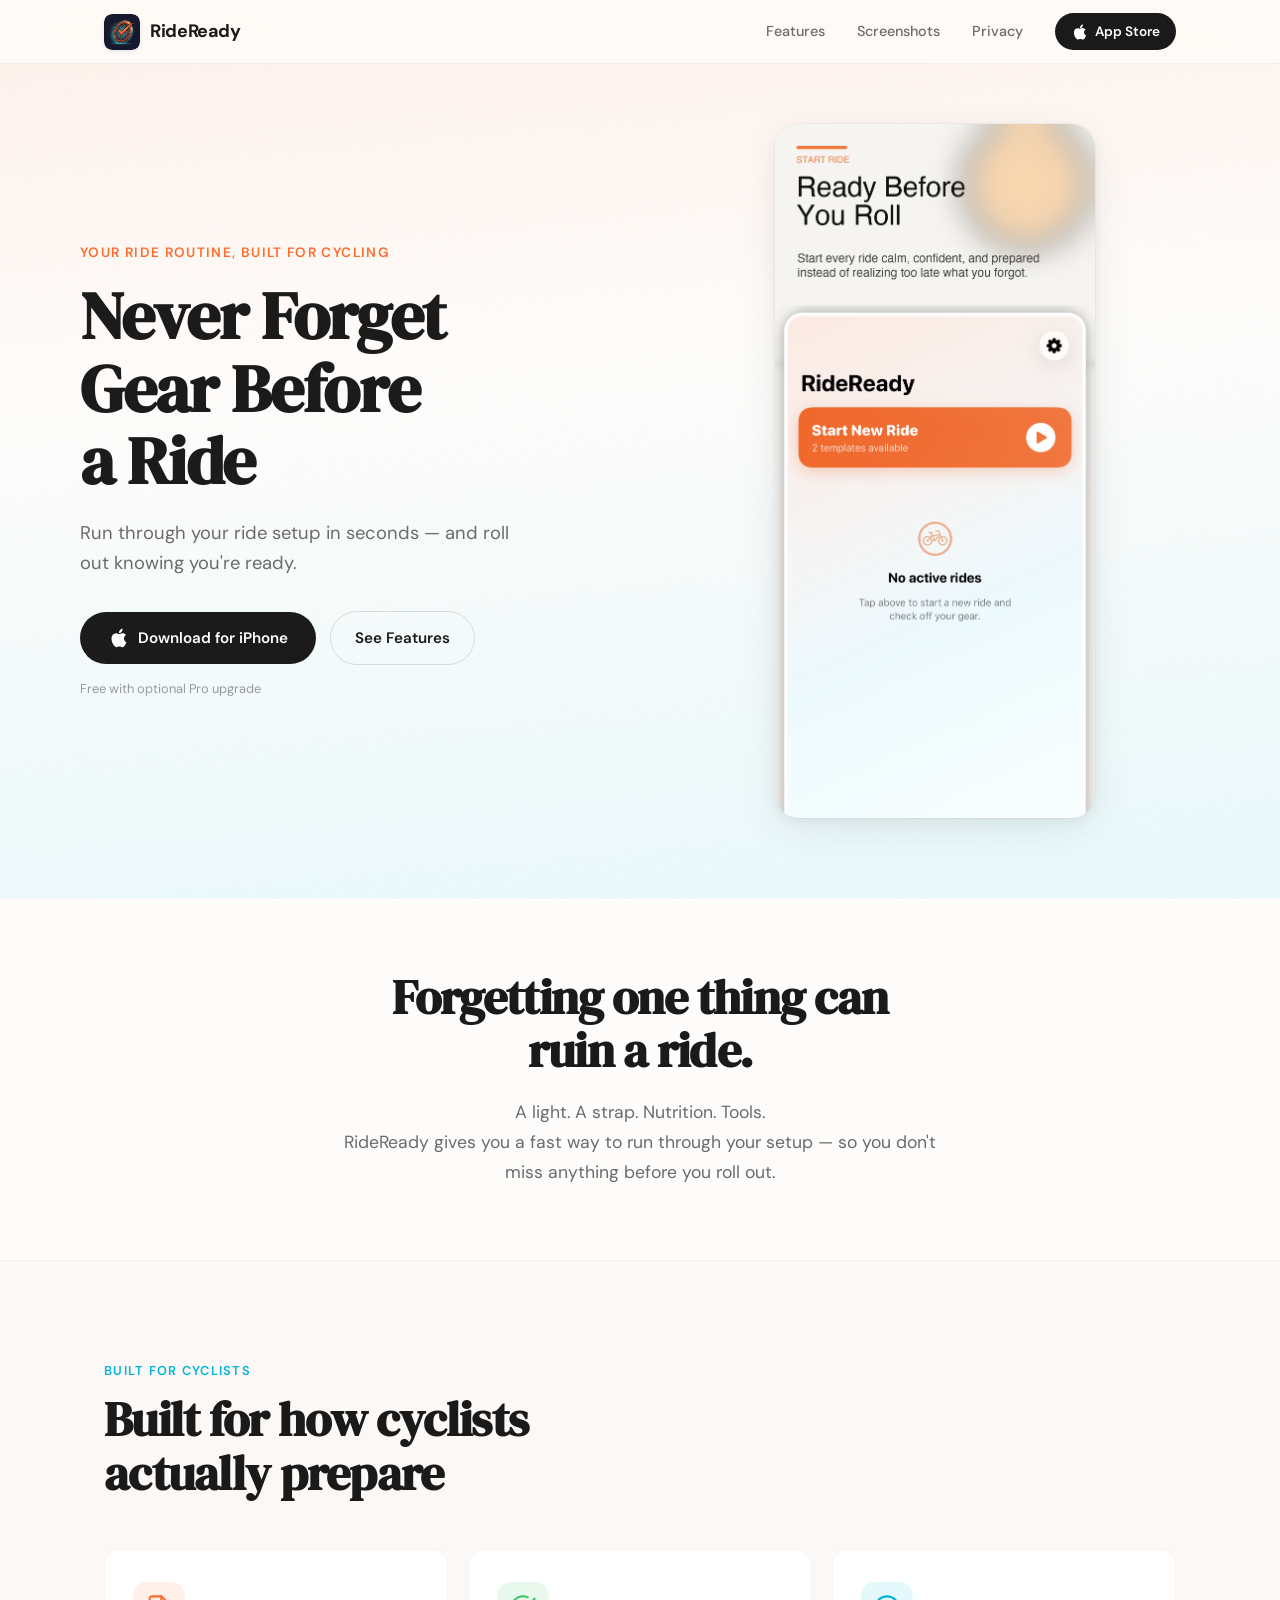
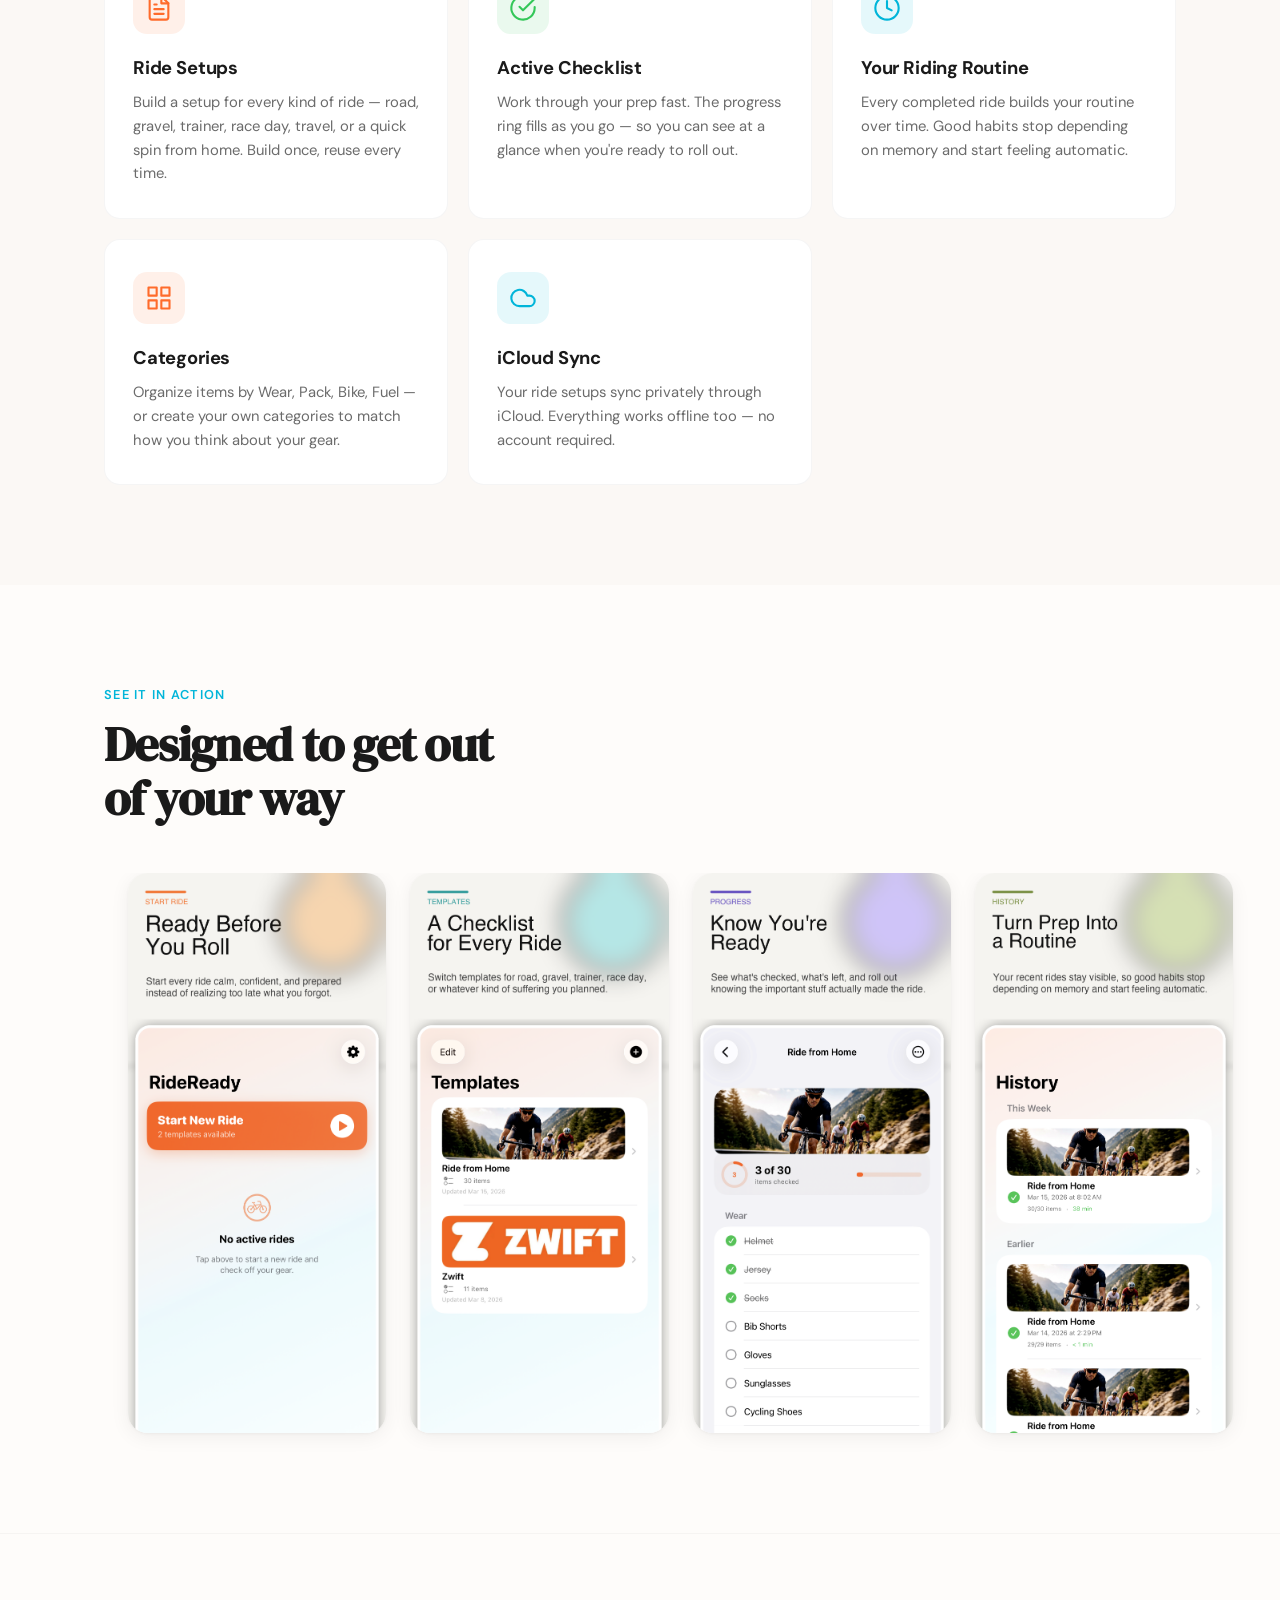
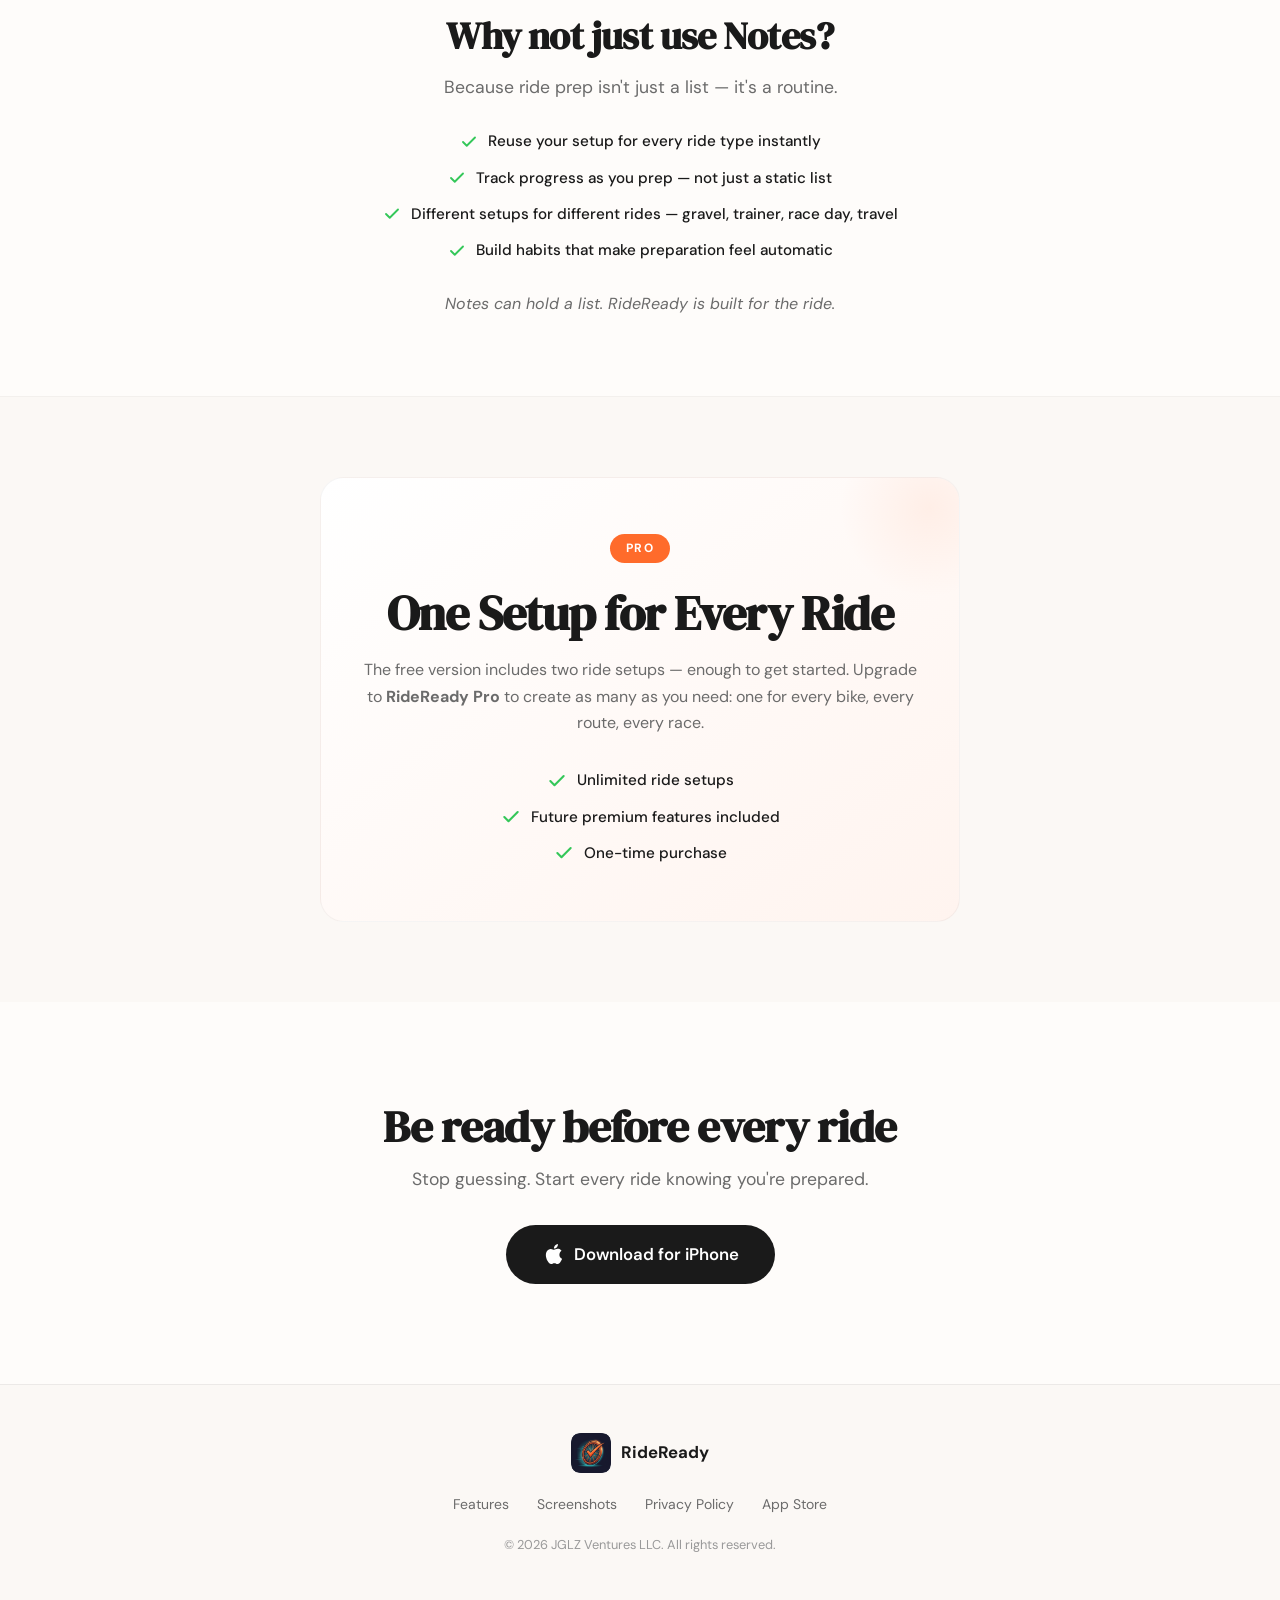
==== index.html @ 5ccbb367 "Update RideReady site with live App Store links" ====
<!DOCTYPE html>
<html lang="en">
<head>
    <meta charset="UTF-8">
    <meta name="viewport" content="width=device-width, initial-scale=1.0">
    <title>RideReady — Never Forget Gear Before a Ride</title>
    <meta name="description" content="RideReady is an iOS app that helps cyclists run through their ride setup in seconds. Build reusable setups for every ride type and never forget gear before a ride.">
    <meta name="robots" content="index, follow">
    <meta property="og:title" content="RideReady — Never Forget Gear Before a Ride">
    <meta property="og:description" content="Run through your ride setup in seconds. RideReady helps cyclists build reusable setups for every ride type — road, gravel, trainer, race day, and more.">
    <meta property="og:image" content="https://ridereadycycling.com/images/app-icon.png">
    <meta property="og:type" content="website">
    <meta property="og:url" content="https://ridereadycycling.com/">
    <meta property="og:site_name" content="RideReady">
    <meta name="twitter:card" content="summary_large_image">
    <link rel="canonical" href="https://ridereadycycling.com/">
    <link rel="icon" type="image/png" href="images/favicon-180.png">
    <link rel="apple-touch-icon" href="images/favicon-180.png">
    <link rel="preconnect" href="https://fonts.googleapis.com">
    <link rel="preconnect" href="https://fonts.gstatic.com" crossorigin>
    <link href="https://fonts.googleapis.com/css2?family=DM+Sans:ital,opsz,wght@0,9..40,300;0,9..40,400;0,9..40,500;0,9..40,600;0,9..40,700;1,9..40,400&family=DM+Serif+Display&display=swap" rel="stylesheet">
    <link rel="stylesheet" href="styles.css">
    <script type="application/ld+json">
    {
      "@context": "https://schema.org",
      "@type": "WebSite",
      "name": "RideReady Cycling",
      "url": "https://ridereadycycling.com"
    }
    </script>
    <script type="application/ld+json">
    {
      "@context": "https://schema.org",
      "@type": "MobileApplication",
      "name": "RideReady",
      "description": "RideReady is an iOS app that helps cyclists run through their ride setup in seconds. Build reusable setups for every ride type and never forget gear before a ride.",
      "url": "https://ridereadycycling.com/",
      "applicationCategory": "SportsApplication",
      "operatingSystem": "iOS",
      "offers": {
        "@type": "Offer",
        "price": "0",
        "priceCurrency": "USD"
      },
      "installUrl": "https://apps.apple.com/us/app/rideready-cycling-ride-prep/id6760448667",
      "image": "https://ridereadycycling.com/images/app-icon.png",
      "publisher": {
        "@type": "Organization",
        "name": "JGLZ Ventures LLC"
      },
      "featureList": [
        "Reusable ride setups for road, gravel, trainer, race day, and travel",
        "Active checklist with progress ring",
        "Ride history and routine building",
        "Gear categories: Wear, Pack, Bike, Fuel",
        "iCloud sync",
        "Works offline, no account required"
      ]
    }
    </script>
</head>
<body>

    <!-- Navigation -->
    <nav class="nav" id="nav">
        <div class="nav-inner">
            <a href="/" class="nav-logo">
                <img src="images/app-icon.png" alt="RideReady icon" width="36" height="36">
                <span>RideReady</span>
            </a>
            <div class="nav-links">
                <a href="#features">Features</a>
                <a href="#screenshots">Screenshots</a>
                <a href="privacy.html">Privacy</a>
                <a href="https://apps.apple.com/us/app/rideready-cycling-ride-prep/id6760448667" class="btn-appstore-nav" aria-label="Download on the App Store">
                    <svg width="18" height="18" viewBox="0 0 24 24" fill="currentColor"><path d="M18.71 19.5c-.83 1.24-1.71 2.45-3.05 2.47-1.34.03-1.77-.79-3.29-.79-1.53 0-2 .77-3.27.82-1.31.05-2.3-1.32-3.14-2.53C4.25 17 2.94 12.45 4.7 9.39c.87-1.52 2.43-2.48 4.12-2.51 1.28-.02 2.5.87 3.29.87.78 0 2.26-1.07 3.8-.91.65.03 2.47.26 3.64 1.98-.09.06-2.17 1.28-2.15 3.81.03 3.02 2.65 4.03 2.68 4.04-.03.07-.42 1.44-1.38 2.83M13 3.5c.73-.83 1.94-1.46 2.94-1.5.13 1.17-.34 2.35-1.04 3.19-.69.85-1.83 1.51-2.95 1.42-.15-1.15.41-2.35 1.05-3.11z"/></svg>
                    App Store
                </a>
            </div>
            <button class="nav-toggle" aria-label="Toggle menu" onclick="document.querySelector('.nav-links').classList.toggle('open')">
                <span></span><span></span><span></span>
            </button>
        </div>
    </nav>

    <!-- Hero -->
    <section class="hero">
        <div class="hero-bg-grain"></div>
        <div class="hero-content">
            <div class="hero-text">
                <p class="hero-tag">Your ride routine, built for cycling</p>
                <h1>Never Forget<br>Gear Before<br>a Ride</h1>
                <p class="hero-sub">Run through your ride setup in seconds — and roll out knowing you're ready.</p>
                <div class="hero-actions">
                    <a href="https://apps.apple.com/us/app/rideready-cycling-ride-prep/id6760448667" class="btn-download">
                        <svg width="22" height="22" viewBox="0 0 24 24" fill="currentColor"><path d="M18.71 19.5c-.83 1.24-1.71 2.45-3.05 2.47-1.34.03-1.77-.79-3.29-.79-1.53 0-2 .77-3.27.82-1.31.05-2.3-1.32-3.14-2.53C4.25 17 2.94 12.45 4.7 9.39c.87-1.52 2.43-2.48 4.12-2.51 1.28-.02 2.5.87 3.29.87.78 0 2.26-1.07 3.8-.91.65.03 2.47.26 3.64 1.98-.09.06-2.17 1.28-2.15 3.81.03 3.02 2.65 4.03 2.68 4.04-.03.07-.42 1.44-1.38 2.83M13 3.5c.73-.83 1.94-1.46 2.94-1.5.13 1.17-.34 2.35-1.04 3.19-.69.85-1.83 1.51-2.95 1.42-.15-1.15.41-2.35 1.05-3.11z"/></svg>
                        Download for iPhone
                    </a>
                    <a href="#features" class="btn-ghost">See Features</a>
                </div>
                <p class="hero-note">Free with optional Pro upgrade</p>
            </div>
            <div class="hero-phone">
                <img src="images/screenshot-ride.png" alt="RideReady — Start a new ride" loading="eager">
            </div>
        </div>
    </section>

    <!-- Pain -->
    <section class="pain">
        <div class="section-inner pain-inner reveal">
            <h2>Forgetting one thing can ruin a ride.</h2>
            <p class="pain-detail">A light. A strap. Nutrition. Tools.<br>RideReady gives you a fast way to run through your setup — so you don't miss anything before you roll out.</p>
        </div>
    </section>

    <!-- Features -->
    <section class="features" id="features">
        <div class="section-inner">
            <p class="section-tag">Built for cyclists</p>
            <h2>Built for how cyclists<br>actually prepare</h2>
            <div class="features-grid">

                <div class="feature-card reveal">
                    <div class="feature-icon" style="--accent: #FF6B2B;">
                        <svg width="28" height="28" viewBox="0 0 24 24" fill="none" stroke="currentColor" stroke-width="1.8" stroke-linecap="round" stroke-linejoin="round"><path d="M14 2H6a2 2 0 0 0-2 2v16a2 2 0 0 0 2 2h12a2 2 0 0 0 2-2V8z"/><polyline points="14 2 14 8 20 8"/><line x1="16" y1="13" x2="8" y2="13"/><line x1="16" y1="17" x2="8" y2="17"/><polyline points="10 9 9 9 8 9"/></svg>
                    </div>
                    <h3>Ride Setups</h3>
                    <p>Build a setup for every kind of ride — road, gravel, trainer, race day, travel, or a quick spin from home. Build once, reuse every time.</p>
                </div>

                <div class="feature-card reveal">
                    <div class="feature-icon" style="--accent: #34C759;">
                        <svg width="28" height="28" viewBox="0 0 24 24" fill="none" stroke="currentColor" stroke-width="1.8" stroke-linecap="round" stroke-linejoin="round"><path d="M22 11.08V12a10 10 0 1 1-5.93-9.14"/><polyline points="22 4 12 14.01 9 11.01"/></svg>
                    </div>
                    <h3>Active Checklist</h3>
                    <p>Work through your prep fast. The progress ring fills as you go — so you can see at a glance when you're ready to roll out.</p>
                </div>

                <div class="feature-card reveal">
                    <div class="feature-icon" style="--accent: #00B5D9;">
                        <svg width="28" height="28" viewBox="0 0 24 24" fill="none" stroke="currentColor" stroke-width="1.8" stroke-linecap="round" stroke-linejoin="round"><circle cx="12" cy="12" r="10"/><polyline points="12 6 12 12 16 14"/></svg>
                    </div>
                    <h3>Your Riding Routine</h3>
                    <p>Every completed ride builds your routine over time. Good habits stop depending on memory and start feeling automatic.</p>
                </div>

                <div class="feature-card reveal">
                    <div class="feature-icon" style="--accent: #FF6B2B;">
                        <svg width="28" height="28" viewBox="0 0 24 24" fill="none" stroke="currentColor" stroke-width="1.8" stroke-linecap="round" stroke-linejoin="round"><rect x="3" y="3" width="7" height="7"/><rect x="14" y="3" width="7" height="7"/><rect x="14" y="14" width="7" height="7"/><rect x="3" y="14" width="7" height="7"/></svg>
                    </div>
                    <h3>Categories</h3>
                    <p>Organize items by Wear, Pack, Bike, Fuel — or create your own categories to match how you think about your gear.</p>
                </div>

                <div class="feature-card reveal">
                    <div class="feature-icon" style="--accent: #00B5D9;">
                        <svg width="28" height="28" viewBox="0 0 24 24" fill="none" stroke="currentColor" stroke-width="1.8" stroke-linecap="round" stroke-linejoin="round"><path d="M17.5 19H9a7 7 0 1 1 6.71-9h1.79a4.5 4.5 0 1 1 0 9Z"/></svg>
                    </div>
                    <h3>iCloud Sync</h3>
                    <p>Your ride setups sync privately through iCloud. Everything works offline too — no account required.</p>
                </div>

            </div>
        </div>
    </section>

    <!-- Screenshots -->
    <section class="screenshots" id="screenshots">
        <div class="section-inner">
            <p class="section-tag">See it in action</p>
            <h2>Designed to get out<br>of your way</h2>
        </div>
        <div class="screenshots-track">
            <div class="screenshot-item reveal">
                <img src="images/screenshot-ride.png" alt="Start a new ride" loading="lazy">
            </div>
            <div class="screenshot-item reveal">
                <img src="images/screenshot-templates.png" alt="Manage ride templates" loading="lazy">
            </div>
            <div class="screenshot-item reveal">
                <img src="images/screenshot-checklist.png" alt="Check off items during prep" loading="lazy">
            </div>
            <div class="screenshot-item reveal">
                <img src="images/screenshot-history.png" alt="View ride history" loading="lazy">
            </div>
            <div class="screenshot-item reveal">
                <img src="images/screenshot-settings.png" alt="Customize settings and unlock Pro" loading="lazy">
            </div>
        </div>
    </section>

    <!-- Why not just use Notes? -->
    <section class="notes" id="why-rideready">
        <div class="notes-inner reveal">
            <h2>Why not just use Notes?</h2>
            <p class="notes-intro">Because ride prep isn't just a list — it's a routine.</p>
            <ul class="notes-list">
                <li>
                    <svg width="18" height="18" viewBox="0 0 24 24" fill="none" stroke="#34C759" stroke-width="2.5" stroke-linecap="round" stroke-linejoin="round"><polyline points="20 6 9 17 4 12"/></svg>
                    Reuse your setup for every ride type instantly
                </li>
                <li>
                    <svg width="18" height="18" viewBox="0 0 24 24" fill="none" stroke="#34C759" stroke-width="2.5" stroke-linecap="round" stroke-linejoin="round"><polyline points="20 6 9 17 4 12"/></svg>
                    Track progress as you prep — not just a static list
                </li>
                <li>
                    <svg width="18" height="18" viewBox="0 0 24 24" fill="none" stroke="#34C759" stroke-width="2.5" stroke-linecap="round" stroke-linejoin="round"><polyline points="20 6 9 17 4 12"/></svg>
                    Different setups for different rides — gravel, trainer, race day, travel
                </li>
                <li>
                    <svg width="18" height="18" viewBox="0 0 24 24" fill="none" stroke="#34C759" stroke-width="2.5" stroke-linecap="round" stroke-linejoin="round"><polyline points="20 6 9 17 4 12"/></svg>
                    Build habits that make preparation feel automatic
                </li>
            </ul>
            <p class="notes-kicker">Notes can hold a list. RideReady is built for the ride.</p>
        </div>
    </section>

    <!-- Pro -->
    <section class="pro" id="pro">
        <div class="pro-inner reveal">
            <div class="pro-badge">Pro</div>
            <h2>One Setup for Every Ride</h2>
            <p>The free version includes two ride setups — enough to get started. Upgrade to <strong>RideReady Pro</strong> to create as many as you need: one for every bike, every route, every race.</p>
            <div class="pro-features">
                <div class="pro-feature">
                    <svg width="20" height="20" viewBox="0 0 24 24" fill="none" stroke="#34C759" stroke-width="2.5" stroke-linecap="round" stroke-linejoin="round"><polyline points="20 6 9 17 4 12"/></svg>
                    Unlimited ride setups
                </div>
                <div class="pro-feature">
                    <svg width="20" height="20" viewBox="0 0 24 24" fill="none" stroke="#34C759" stroke-width="2.5" stroke-linecap="round" stroke-linejoin="round"><polyline points="20 6 9 17 4 12"/></svg>
                    Future premium features included
                </div>
                <div class="pro-feature">
                    <svg width="20" height="20" viewBox="0 0 24 24" fill="none" stroke="#34C759" stroke-width="2.5" stroke-linecap="round" stroke-linejoin="round"><polyline points="20 6 9 17 4 12"/></svg>
                    One-time purchase
                </div>
            </div>
        </div>
    </section>

    <!-- CTA -->
    <section class="cta">
        <div class="cta-inner reveal">
            <h2>Be ready before every ride</h2>
            <p>Stop guessing. Start every ride knowing you're prepared.</p>
            <a href="https://apps.apple.com/us/app/rideready-cycling-ride-prep/id6760448667" class="btn-download btn-download-lg">
                <svg width="24" height="24" viewBox="0 0 24 24" fill="currentColor"><path d="M18.71 19.5c-.83 1.24-1.71 2.45-3.05 2.47-1.34.03-1.77-.79-3.29-.79-1.53 0-2 .77-3.27.82-1.31.05-2.3-1.32-3.14-2.53C4.25 17 2.94 12.45 4.7 9.39c.87-1.52 2.43-2.48 4.12-2.51 1.28-.02 2.5.87 3.29.87.78 0 2.26-1.07 3.8-.91.65.03 2.47.26 3.64 1.98-.09.06-2.17 1.28-2.15 3.81.03 3.02 2.65 4.03 2.68 4.04-.03.07-.42 1.44-1.38 2.83M13 3.5c.73-.83 1.94-1.46 2.94-1.5.13 1.17-.34 2.35-1.04 3.19-.69.85-1.83 1.51-2.95 1.42-.15-1.15.41-2.35 1.05-3.11z"/></svg>
                Download for iPhone
            </a>
        </div>
    </section>

    <!-- Footer -->
    <footer class="footer">
        <div class="footer-inner">
            <div class="footer-brand">
                <img src="images/app-icon.png" alt="RideReady" width="40" height="40">
                <span>RideReady</span>
            </div>
            <div class="footer-links">
                <a href="#features">Features</a>
                <a href="#screenshots">Screenshots</a>
                <a href="privacy.html">Privacy Policy</a>
                <a href="https://apps.apple.com/us/app/rideready-cycling-ride-prep/id6760448667">App Store</a>
            </div>
            <p class="footer-copy">&copy; 2026 JGLZ Ventures LLC. All rights reserved.</p>
        </div>
    </footer>

    <script src="main.js"></script>
</body>
</html>
---- styles.css ----
/* ============================================
   RideReady Website — Styles
   Colors: Orange #FF6B2B, Teal #00B5D9
   Aesthetic: Clean, warm, iOS-inspired
   ============================================ */

:root {
    --orange: #FF6B2B;
    --orange-light: #FFF4EF;
    --orange-subtle: #FEF0E9;
    --teal: #00B5D9;
    --teal-light: #E8F9FC;
    --green: #34C759;
    --text: #1a1a1a;
    --text-secondary: #6b6b6b;
    --text-tertiary: #999;
    --bg: #FEFCFA;
    --bg-warm: #FBF8F5;
    --card: #ffffff;
    --card-border: rgba(0, 0, 0, 0.04);
    --shadow-sm: 0 1px 3px rgba(0, 0, 0, 0.04), 0 1px 2px rgba(0, 0, 0, 0.03);
    --shadow-md: 0 4px 20px rgba(0, 0, 0, 0.06), 0 1px 3px rgba(0, 0, 0, 0.04);
    --shadow-lg: 0 12px 40px rgba(0, 0, 0, 0.08), 0 4px 12px rgba(0, 0, 0, 0.04);
    --radius: 16px;
    --radius-sm: 10px;
    --font: 'DM Sans', -apple-system, BlinkMacSystemFont, 'SF Pro Display', 'Segoe UI', sans-serif;
    --font-display: 'DM Serif Display', Georgia, 'Times New Roman', serif;
    --max-w: 1120px;
    --nav-h: 64px;
}

*, *::before, *::after {
    margin: 0;
    padding: 0;
    box-sizing: border-box;
}

html {
    scroll-behavior: smooth;
    -webkit-text-size-adjust: 100%;
    scroll-padding-top: calc(var(--nav-h) + 20px);
}

body {
    font-family: var(--font);
    color: var(--text);
    background: var(--bg);
    line-height: 1.6;
    -webkit-font-smoothing: antialiased;
    -moz-osx-font-smoothing: grayscale;
    overflow-x: hidden;
}

img {
    display: block;
    max-width: 100%;
    height: auto;
}

a {
    color: inherit;
    text-decoration: none;
}

/* ---- Navigation ---- */

.nav {
    position: fixed;
    top: 0;
    left: 0;
    right: 0;
    z-index: 100;
    height: var(--nav-h);
    background: rgba(254, 252, 250, 0.85);
    backdrop-filter: blur(20px) saturate(1.8);
    -webkit-backdrop-filter: blur(20px) saturate(1.8);
    border-bottom: 1px solid rgba(0, 0, 0, 0.05);
    transition: background 0.3s, box-shadow 0.3s;
}

.nav.scrolled {
    background: rgba(254, 252, 250, 0.95);
    box-shadow: 0 1px 12px rgba(0, 0, 0, 0.06);
}

.nav-inner {
    max-width: var(--max-w);
    margin: 0 auto;
    padding: 0 24px;
    height: 100%;
    display: flex;
    align-items: center;
    justify-content: space-between;
}

.nav-logo {
    display: flex;
    align-items: center;
    gap: 10px;
    font-weight: 700;
    font-size: 1.125rem;
    letter-spacing: -0.02em;
}

.nav-logo img {
    border-radius: 8px;
    box-shadow: 0 1px 4px rgba(0, 0, 0, 0.1);
}

.nav-links {
    display: flex;
    align-items: center;
    gap: 32px;
    font-size: 0.9rem;
    font-weight: 500;
    color: var(--text-secondary);
}

.nav-links a {
    transition: color 0.2s;
}

.nav-links a:hover {
    color: var(--text);
}

.btn-appstore-nav {
    display: inline-flex;
    align-items: center;
    gap: 6px;
    padding: 8px 16px;
    background: var(--text);
    color: #fff !important;
    border-radius: 100px;
    font-size: 0.85rem;
    font-weight: 600;
    transition: transform 0.2s, box-shadow 0.2s;
}

.btn-appstore-nav:hover {
    transform: translateY(-1px);
    box-shadow: 0 4px 14px rgba(0, 0, 0, 0.15);
    color: #fff !important;
}

.nav-toggle {
    display: none;
    flex-direction: column;
    gap: 5px;
    background: none;
    border: none;
    cursor: pointer;
    padding: 4px;
}

.nav-toggle span {
    width: 22px;
    height: 2px;
    background: var(--text);
    border-radius: 2px;
    transition: transform 0.2s;
}

/* ---- Hero ---- */

.hero {
    position: relative;
    padding: calc(var(--nav-h) + 60px) 24px 80px;
    overflow: hidden;
    background: linear-gradient(175deg, var(--orange-subtle) 0%, var(--bg) 40%, var(--teal-light) 100%);
}

.hero-bg-grain {
    position: absolute;
    inset: 0;
    opacity: 0.3;
    background-image: url("data:image/svg+xml,%3Csvg viewBox='0 0 256 256' xmlns='http://www.w3.org/2000/svg'%3E%3Cfilter id='n'%3E%3CfeTurbulence type='fractalNoise' baseFrequency='0.9' numOctaves='4' stitchTiles='stitch'/%3E%3C/filter%3E%3Crect width='100%25' height='100%25' filter='url(%23n)' opacity='0.04'/%3E%3C/svg%3E");
    background-repeat: repeat;
    pointer-events: none;
}

.hero-content {
    max-width: var(--max-w);
    margin: 0 auto;
    display: grid;
    grid-template-columns: 1fr 1fr;
    gap: 60px;
    align-items: center;
}

.hero-tag {
    font-size: 0.85rem;
    font-weight: 600;
    text-transform: uppercase;
    letter-spacing: 0.1em;
    color: var(--orange);
    margin-bottom: 16px;
}

.hero h1 {
    font-family: var(--font-display);
    font-size: clamp(2.8rem, 5.5vw, 4.2rem);
    line-height: 1.08;
    letter-spacing: -0.02em;
    color: var(--text);
    margin-bottom: 20px;
}

.hero-sub {
    font-size: 1.15rem;
    line-height: 1.65;
    color: var(--text-secondary);
    max-width: 440px;
    margin-bottom: 32px;
}

.hero-actions {
    display: flex;
    gap: 14px;
    align-items: center;
    flex-wrap: wrap;
}

.btn-download {
    display: inline-flex;
    align-items: center;
    gap: 8px;
    padding: 14px 28px;
    background: var(--text);
    color: #fff;
    border-radius: 100px;
    font-size: 0.95rem;
    font-weight: 600;
    font-family: var(--font);
    transition: transform 0.2s, box-shadow 0.2s;
}

.btn-download:hover {
    transform: translateY(-2px);
    box-shadow: 0 6px 20px rgba(0, 0, 0, 0.18);
}

.btn-ghost {
    display: inline-flex;
    align-items: center;
    padding: 14px 24px;
    border: 1.5px solid rgba(0, 0, 0, 0.12);
    border-radius: 100px;
    font-size: 0.95rem;
    font-weight: 600;
    color: var(--text);
    transition: border-color 0.2s, background 0.2s;
}

.btn-ghost:hover {
    border-color: rgba(0, 0, 0, 0.25);
    background: rgba(0, 0, 0, 0.02);
}

.hero-note {
    margin-top: 14px;
    font-size: 0.8rem;
    color: var(--text-tertiary);
}

.hero-phone {
    display: flex;
    justify-content: center;
    position: relative;
}

.hero-phone img {
    width: 320px;
    max-width: 100%;
    border-radius: 24px;
    box-shadow: var(--shadow-lg), 0 0 0 1px rgba(0, 0, 0, 0.03);
    animation: heroFloat 6s ease-in-out infinite;
}

@keyframes heroFloat {
    0%, 100% { transform: translateY(0); }
    50% { transform: translateY(-10px); }
}

/* ---- Section shared ---- */

.section-inner {
    max-width: var(--max-w);
    margin: 0 auto;
    padding: 0 24px;
}

.section-tag {
    font-size: 0.8rem;
    font-weight: 600;
    text-transform: uppercase;
    letter-spacing: 0.1em;
    color: var(--teal);
    margin-bottom: 12px;
}

section h2 {
    font-family: var(--font-display);
    font-size: clamp(2rem, 4vw, 3rem);
    line-height: 1.12;
    letter-spacing: -0.015em;
    margin-bottom: 48px;
}

/* ---- Features ---- */

.features {
    padding: 100px 0;
    background: var(--bg-warm);
    border-top: 1px solid rgba(0, 0, 0, 0.03);
}

.features-grid {
    display: grid;
    grid-template-columns: repeat(3, 1fr);
    gap: 20px;
}

.feature-card {
    background: var(--card);
    border: 1px solid var(--card-border);
    border-radius: var(--radius);
    padding: 32px 28px;
    transition: transform 0.3s ease, box-shadow 0.3s ease;
}

.feature-card:hover {
    transform: translateY(-4px);
    box-shadow: var(--shadow-md);
}

.feature-icon {
    width: 52px;
    height: 52px;
    border-radius: 14px;
    display: flex;
    align-items: center;
    justify-content: center;
    margin-bottom: 20px;
    background: color-mix(in srgb, var(--accent) 10%, transparent);
    color: var(--accent);
}

.feature-card h3 {
    font-size: 1.15rem;
    font-weight: 700;
    margin-bottom: 8px;
    letter-spacing: -0.01em;
}

.feature-card p {
    font-size: 0.925rem;
    line-height: 1.6;
    color: var(--text-secondary);
}

/* ---- Pain ---- */

.pain {
    padding: 72px 0;
    background: var(--bg);
    border-top: 1px solid rgba(0, 0, 0, 0.03);
    text-align: center;
}

.pain-inner {
    max-width: 640px;
}

.pain h2 {
    margin-bottom: 20px;
}

.pain-detail {
    font-size: 1.1rem;
    line-height: 1.7;
    color: var(--text-secondary);
}

/* ---- Notes ---- */

.notes {
    padding: 80px 0;
    background: var(--bg);
    border-top: 1px solid rgba(0, 0, 0, 0.03);
}

.notes-inner {
    max-width: 600px;
    margin: 0 auto;
    padding: 0 24px;
    text-align: center;
}

.notes h2 {
    font-family: var(--font-display);
    font-size: clamp(1.8rem, 3.5vw, 2.4rem);
    line-height: 1.12;
    letter-spacing: -0.015em;
    margin-bottom: 16px;
}

.notes-intro {
    font-size: 1.1rem;
    color: var(--text-secondary);
    margin-bottom: 28px;
}

.notes-list {
    list-style: none;
    padding: 0;
    display: flex;
    flex-direction: column;
    gap: 12px;
    align-items: center;
    margin-bottom: 28px;
}

.notes-list li {
    display: flex;
    align-items: center;
    gap: 10px;
    font-size: 0.95rem;
    font-weight: 500;
}

.notes-kicker {
    font-size: 1rem;
    color: var(--text-secondary);
    font-style: italic;
}

/* ---- Screenshots ---- */

.screenshots {
    padding: 100px 0 80px;
    background: var(--bg);
}

.screenshots-track {
    display: flex;
    gap: 24px;
    padding: 0 24px 20px;
    overflow-x: auto;
    scroll-snap-type: x mandatory;
    -webkit-overflow-scrolling: touch;
    scrollbar-width: none;
}

.screenshots-track::-webkit-scrollbar {
    display: none;
}

.screenshot-item {
    flex: 0 0 auto;
    scroll-snap-align: center;
}

.screenshot-item img {
    height: 560px;
    width: auto;
    border-radius: 20px;
    box-shadow: var(--shadow-md);
    transition: transform 0.3s ease;
}

.screenshot-item:hover img {
    transform: scale(1.02);
}

/* Center the track */
.screenshots-track::before,
.screenshots-track::after {
    content: '';
    flex: 0 0 max(24px, calc((100vw - var(--max-w)) / 2));
}

/* ---- Pro ---- */

.pro {
    padding: 80px 24px;
    background: var(--bg-warm);
    border-top: 1px solid rgba(0, 0, 0, 0.03);
}

.pro-inner {
    max-width: 640px;
    margin: 0 auto;
    text-align: center;
    background: linear-gradient(145deg, #fff 0%, var(--orange-light) 100%);
    border: 1px solid var(--card-border);
    border-radius: 24px;
    padding: 56px 40px;
    position: relative;
    overflow: hidden;
}

.pro-inner::before {
    content: '';
    position: absolute;
    top: -60px;
    right: -60px;
    width: 180px;
    height: 180px;
    background: radial-gradient(circle, rgba(255, 107, 43, 0.08) 0%, transparent 70%);
    border-radius: 50%;
    pointer-events: none;
}

.pro-badge {
    display: inline-block;
    padding: 5px 16px;
    background: var(--orange);
    color: #fff;
    font-size: 0.75rem;
    font-weight: 700;
    text-transform: uppercase;
    letter-spacing: 0.12em;
    border-radius: 100px;
    margin-bottom: 24px;
}

.pro h2 {
    font-family: var(--font-display);
    margin-bottom: 16px;
}

.pro p {
    font-size: 1rem;
    line-height: 1.65;
    color: var(--text-secondary);
    margin-bottom: 32px;
}

.pro-features {
    display: flex;
    flex-direction: column;
    gap: 12px;
    align-items: center;
}

.pro-feature {
    display: flex;
    align-items: center;
    gap: 10px;
    font-size: 0.95rem;
    font-weight: 500;
}

/* ---- CTA ---- */

.cta {
    padding: 100px 24px;
    background: var(--bg);
}

.cta-inner {
    max-width: 600px;
    margin: 0 auto;
    text-align: center;
}

.cta h2 {
    font-family: var(--font-display);
    font-size: clamp(2rem, 4vw, 2.8rem);
    margin-bottom: 12px;
}

.cta p {
    font-size: 1.1rem;
    color: var(--text-secondary);
    margin-bottom: 32px;
}

.btn-download-lg {
    padding: 16px 36px;
    font-size: 1.05rem;
}

/* ---- Footer ---- */

.footer {
    border-top: 1px solid rgba(0, 0, 0, 0.06);
    padding: 48px 24px;
    background: var(--bg-warm);
}

.footer-inner {
    max-width: var(--max-w);
    margin: 0 auto;
    display: flex;
    flex-direction: column;
    align-items: center;
    gap: 20px;
}

.footer-brand {
    display: flex;
    align-items: center;
    gap: 10px;
    font-weight: 700;
    font-size: 1.05rem;
}

.footer-brand img {
    border-radius: 8px;
}

.footer-links {
    display: flex;
    gap: 28px;
    font-size: 0.875rem;
    color: var(--text-secondary);
}

.footer-links a:hover {
    color: var(--text);
}

.footer-copy {
    font-size: 0.8rem;
    color: var(--text-tertiary);
}

/* ---- Reveal animation ---- */

.reveal {
    opacity: 0;
    transform: translateY(24px);
    transition: opacity 0.7s ease, transform 0.7s ease;
}

.reveal.visible {
    opacity: 1;
    transform: translateY(0);
}

/* ---- Privacy Page ---- */

.privacy-page {
    padding: calc(var(--nav-h) + 60px) 24px 100px;
    min-height: 100vh;
    background: var(--bg);
}

.privacy-content {
    max-width: 700px;
    margin: 0 auto;
}

.privacy-content .section-tag {
    margin-bottom: 12px;
}

.privacy-content h1 {
    font-family: var(--font-display);
    font-size: clamp(2rem, 4vw, 2.8rem);
    line-height: 1.15;
    margin-bottom: 12px;
}

.privacy-content .privacy-updated {
    font-size: 0.85rem;
    color: var(--text-tertiary);
    margin-bottom: 40px;
}

.privacy-content h2 {
    font-family: var(--font);
    font-size: 1.25rem;
    font-weight: 700;
    margin-top: 40px;
    margin-bottom: 12px;
    letter-spacing: -0.01em;
}

.privacy-content p {
    font-size: 1rem;
    line-height: 1.75;
    color: var(--text-secondary);
    margin-bottom: 16px;
}

.privacy-content ul {
    list-style: none;
    padding: 0;
    margin-bottom: 16px;
}

.privacy-content li {
    position: relative;
    padding-left: 24px;
    font-size: 1rem;
    line-height: 1.75;
    color: var(--text-secondary);
    margin-bottom: 6px;
}

.privacy-content li::before {
    content: '';
    position: absolute;
    left: 4px;
    top: 11px;
    width: 6px;
    height: 6px;
    border-radius: 50%;
    background: var(--orange);
}

.privacy-content a {
    color: var(--orange);
    text-decoration: underline;
    text-underline-offset: 3px;
    transition: color 0.2s;
}

.privacy-content a:hover {
    color: var(--text);
}

.privacy-divider {
    border: none;
    height: 1px;
    background: rgba(0, 0, 0, 0.06);
    margin: 40px 0;
}

/* ---- Responsive ---- */

@media (max-width: 900px) {
    .features-grid {
        grid-template-columns: repeat(2, 1fr);
    }
}

@media (max-width: 768px) {
    :root {
        --nav-h: 56px;
    }

    .nav-links {
        display: none;
        position: absolute;
        top: var(--nav-h);
        left: 0;
        right: 0;
        flex-direction: column;
        background: rgba(254, 252, 250, 0.98);
        backdrop-filter: blur(20px);
        -webkit-backdrop-filter: blur(20px);
        padding: 20px 24px;
        gap: 16px;
        border-bottom: 1px solid rgba(0, 0, 0, 0.06);
        box-shadow: 0 8px 24px rgba(0, 0, 0, 0.06);
    }

    .nav-links.open {
        display: flex;
    }

    .nav-toggle {
        display: flex;
    }

    .hero {
        padding: calc(var(--nav-h) + 40px) 24px 60px;
    }

    .hero-content {
        grid-template-columns: 1fr;
        gap: 40px;
        text-align: center;
    }

    .hero-sub {
        margin-left: auto;
        margin-right: auto;
    }

    .hero-actions {
        justify-content: center;
    }

    .hero-phone img {
        width: 260px;
    }

    .features {
        padding: 72px 0;
    }

    .features-grid {
        grid-template-columns: 1fr;
        gap: 16px;
    }

    section h2 {
        margin-bottom: 36px;
    }

    .screenshots {
        padding: 72px 0 60px;
    }

    .screenshot-item img {
        height: 440px;
    }

    .pro-inner {
        padding: 40px 24px;
    }

    .cta {
        padding: 72px 24px;
    }

    .footer-links {
        flex-wrap: wrap;
        justify-content: center;
        gap: 16px 24px;
    }
}

@media (max-width: 480px) {
    .hero h1 {
        font-size: 2.4rem;
    }

    .hero-actions {
        flex-direction: column;
        width: 100%;
    }

    .btn-download, .btn-ghost {
        width: 100%;
        justify-content: center;
    }

    .screenshot-item img {
        height: 380px;
    }
}
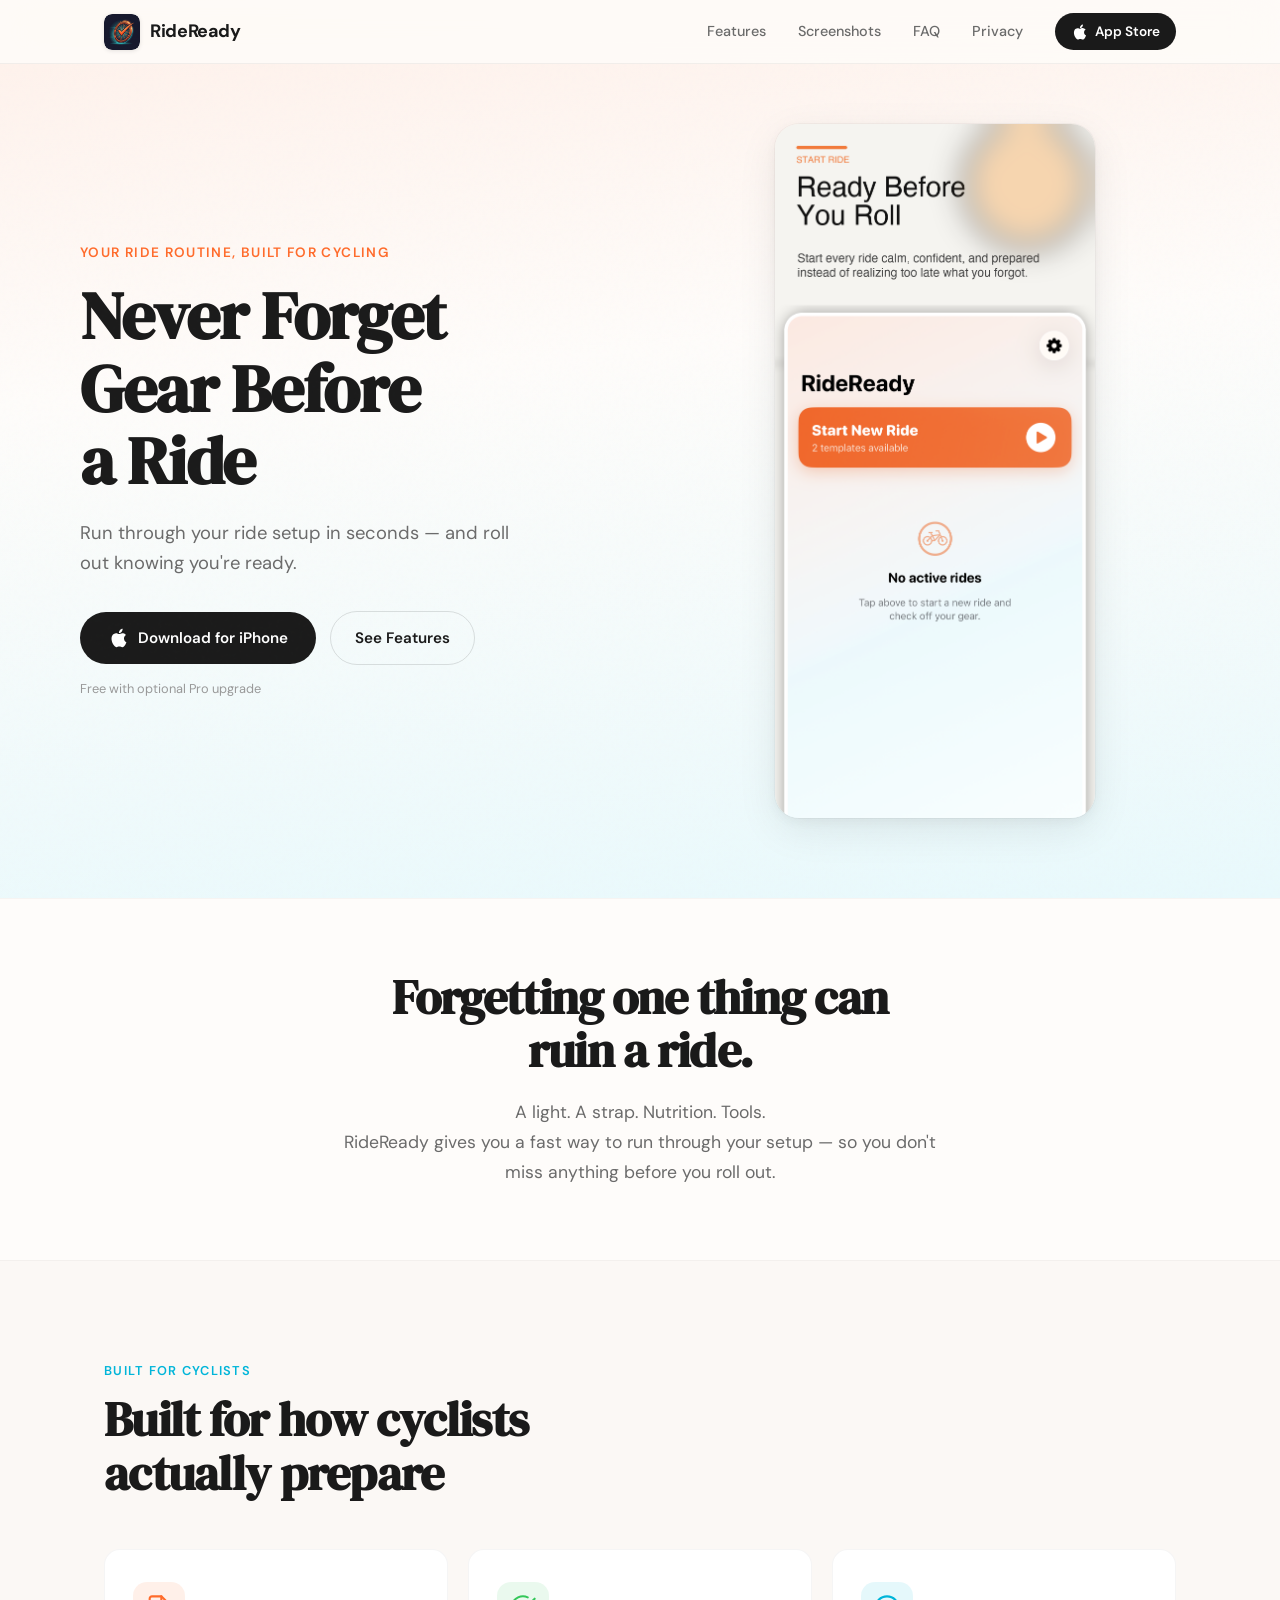
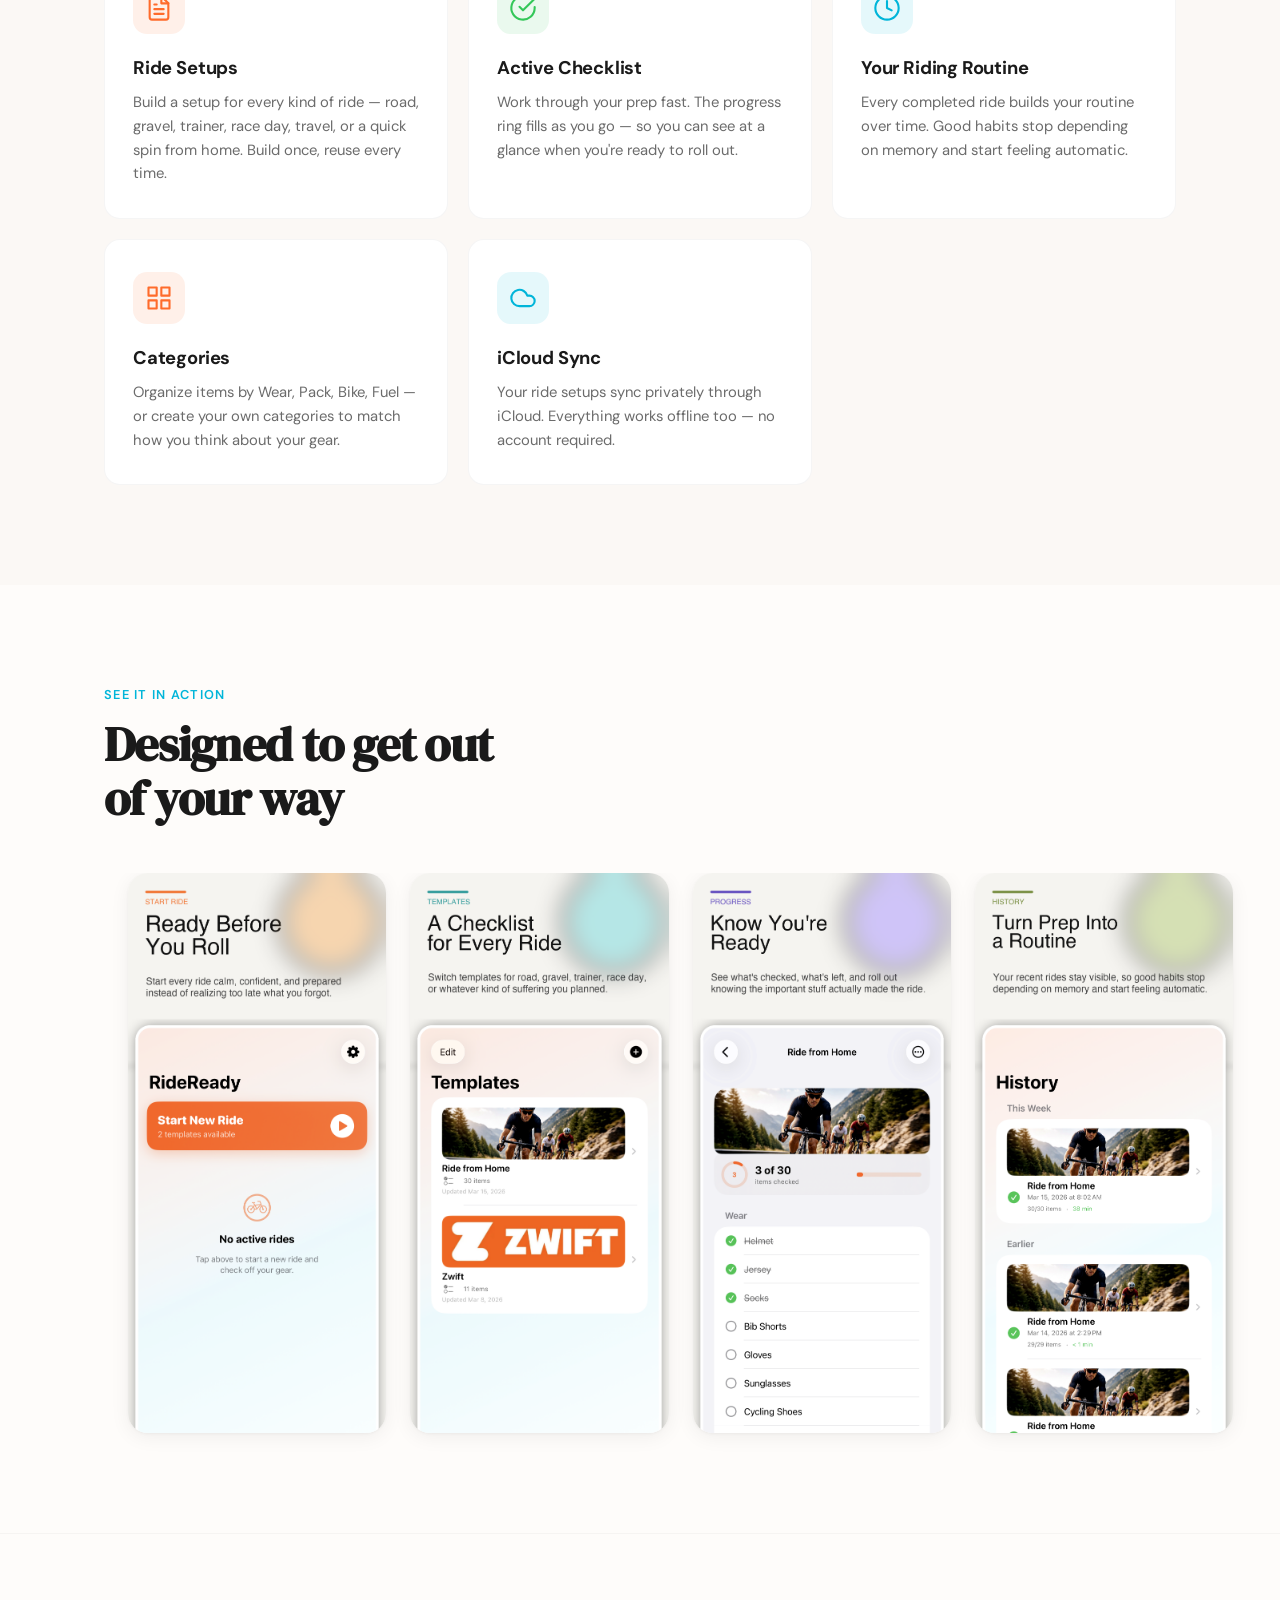
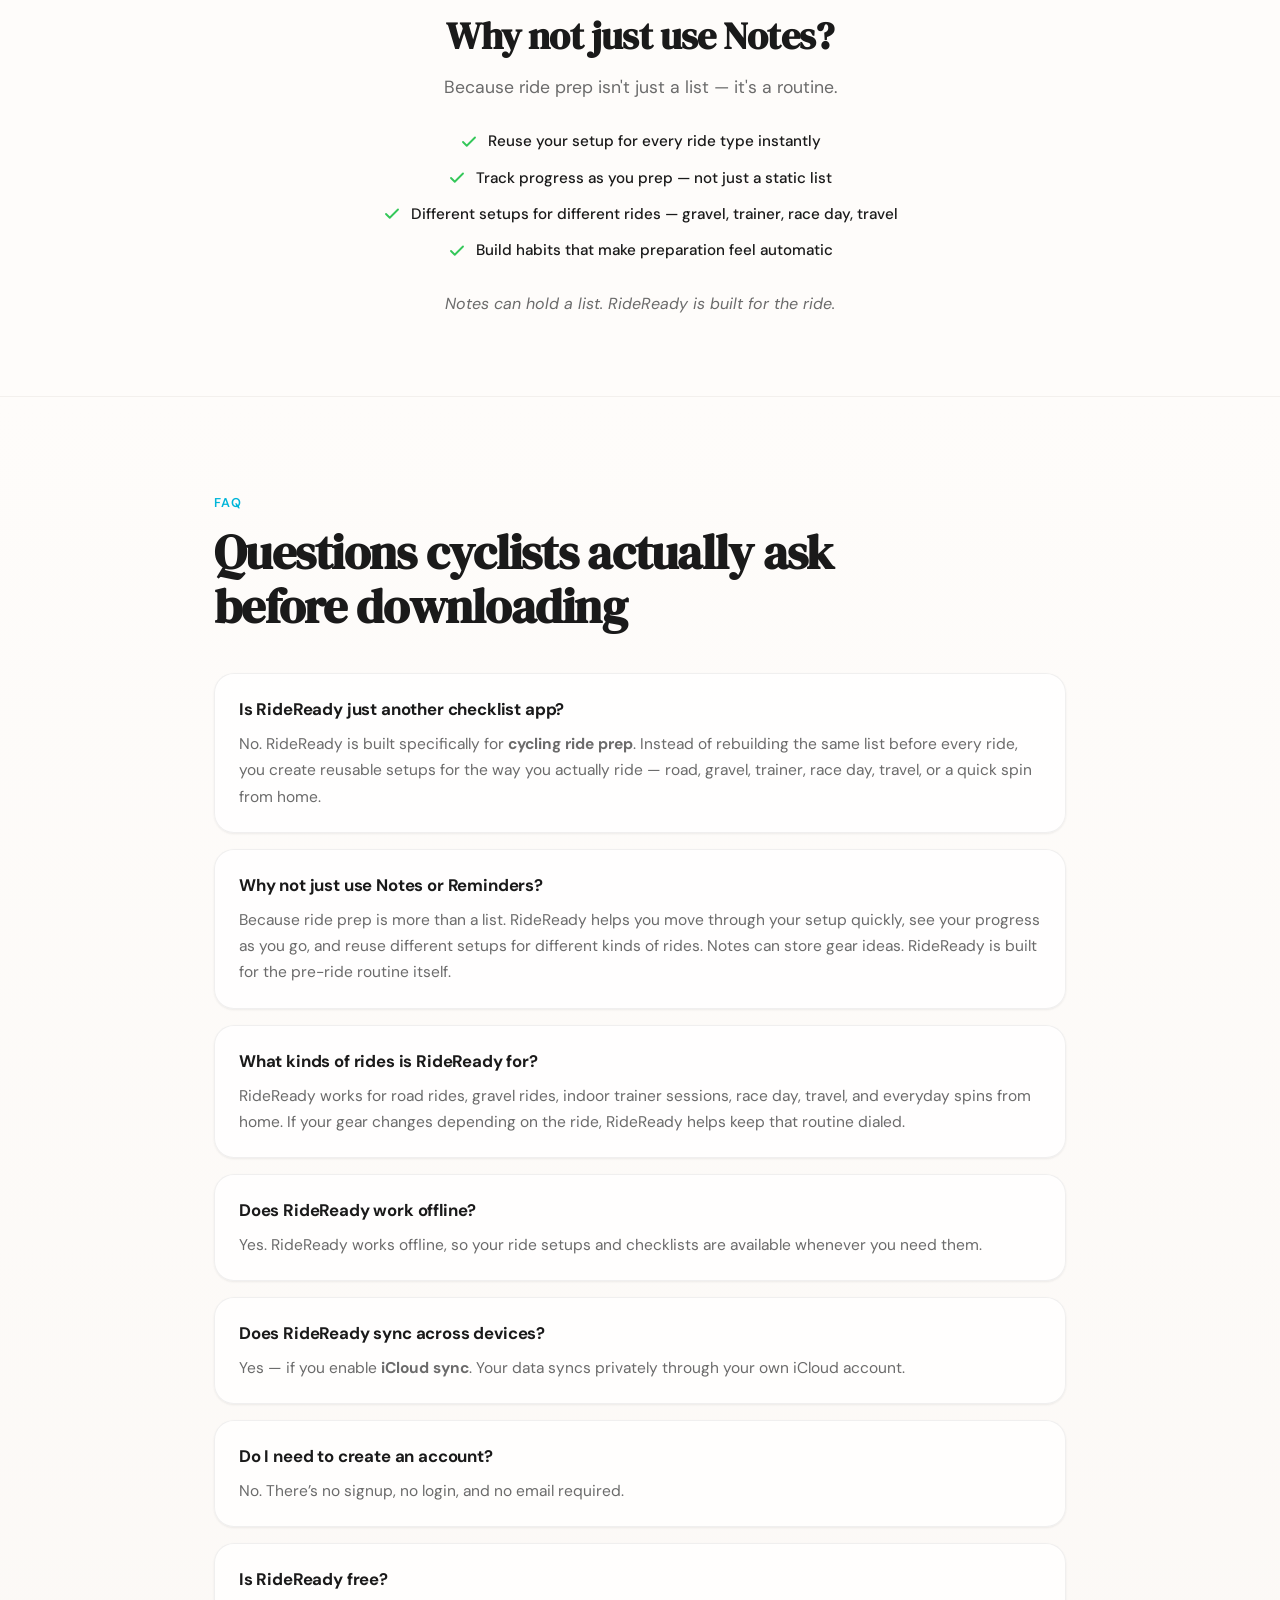
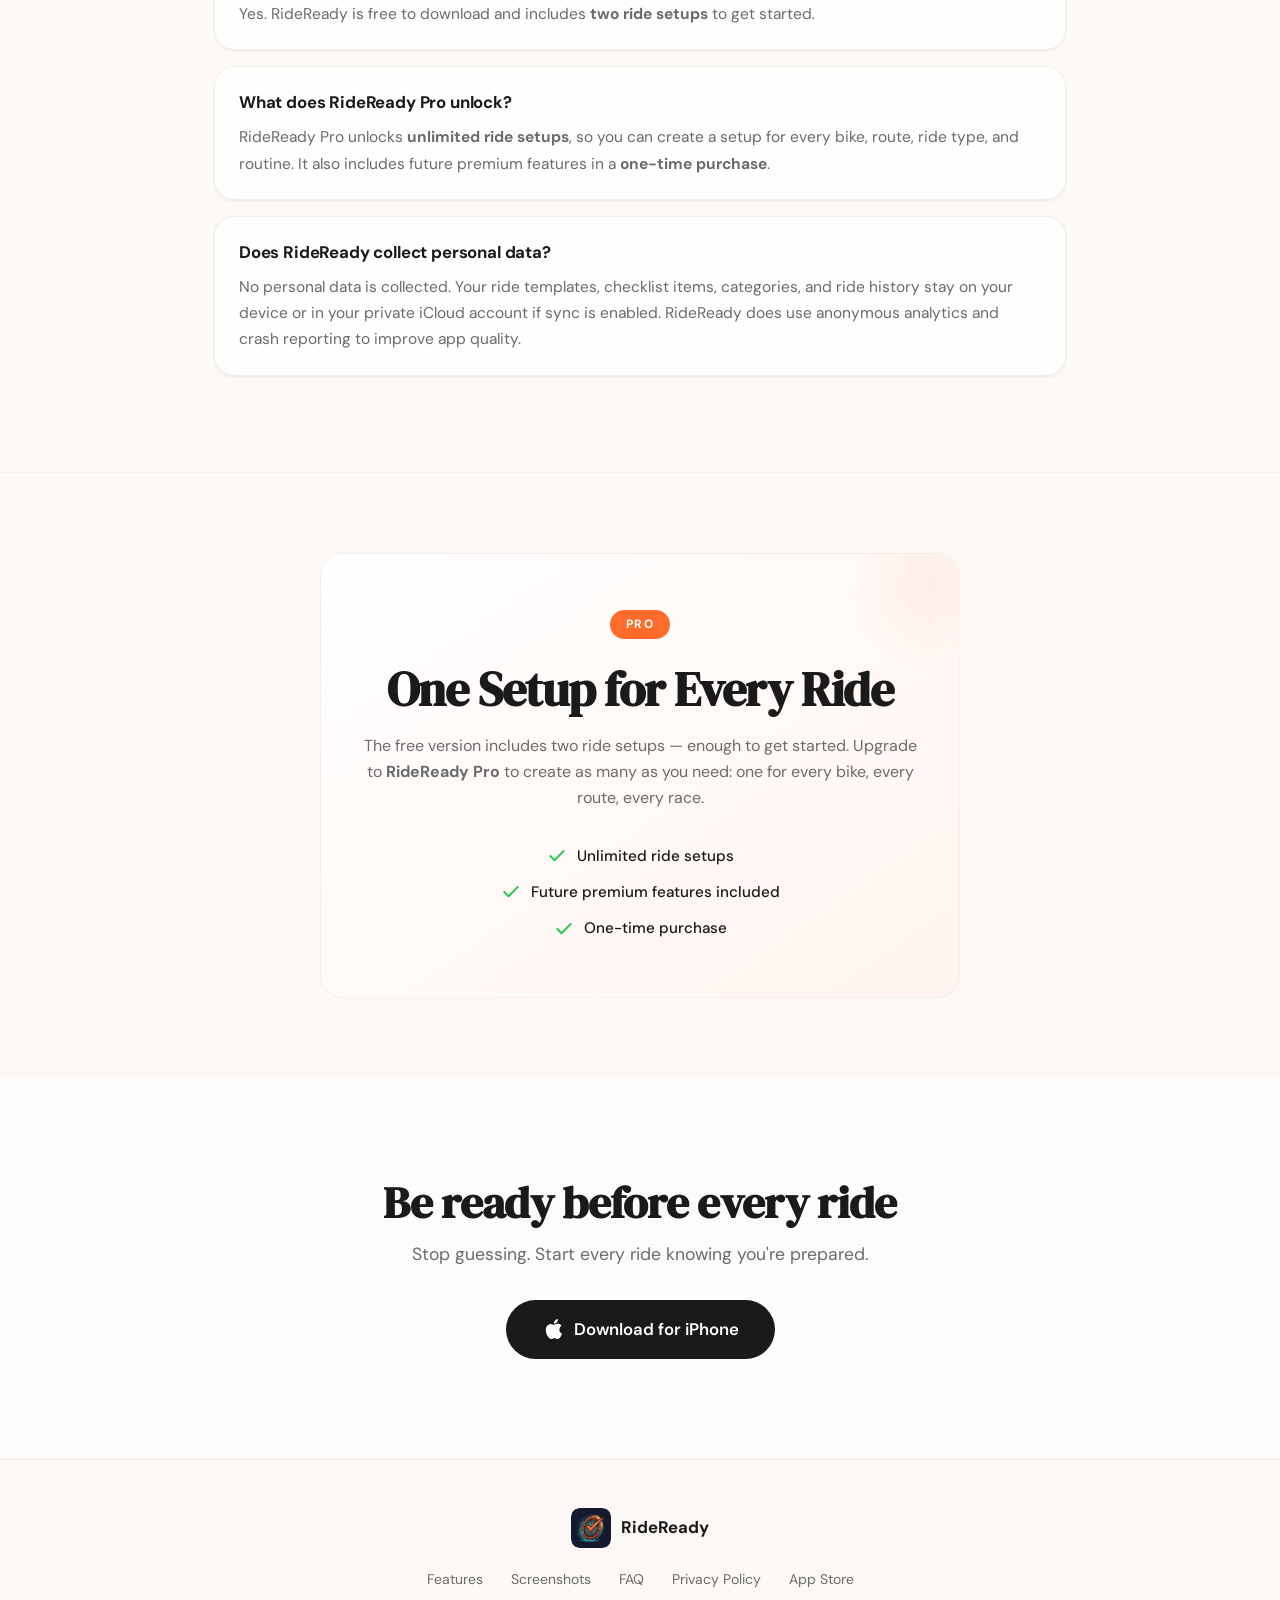
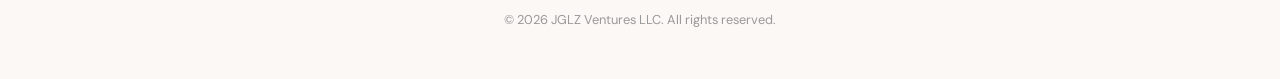
==== commit 9e4cfbdf: "Add FAQ section to homepage" ====
--- a/index.html
+++ b/index.html
@@ -71,6 +71,7 @@
             <div class="nav-links">
                 <a href="#features">Features</a>
                 <a href="#screenshots">Screenshots</a>
+                <a href="#faq">FAQ</a>
                 <a href="privacy.html">Privacy</a>
                 <a href="https://apps.apple.com/us/app/rideready-cycling-ride-prep/id6760448667" class="btn-appstore-nav" aria-label="Download on the App Store">
                     <svg width="18" height="18" viewBox="0 0 24 24" fill="currentColor"><path d="M18.71 19.5c-.83 1.24-1.71 2.45-3.05 2.47-1.34.03-1.77-.79-3.29-.79-1.53 0-2 .77-3.27.82-1.31.05-2.3-1.32-3.14-2.53C4.25 17 2.94 12.45 4.7 9.39c.87-1.52 2.43-2.48 4.12-2.51 1.28-.02 2.5.87 3.29.87.78 0 2.26-1.07 3.8-.91.65.03 2.47.26 3.64 1.98-.09.06-2.17 1.28-2.15 3.81.03 3.02 2.65 4.03 2.68 4.04-.03.07-.42 1.44-1.38 2.83M13 3.5c.73-.83 1.94-1.46 2.94-1.5.13 1.17-.34 2.35-1.04 3.19-.69.85-1.83 1.51-2.95 1.42-.15-1.15.41-2.35 1.05-3.11z"/></svg>
@@ -217,6 +218,52 @@
         </div>
     </section>
 
+    <!-- FAQ -->
+    <section class="faq" id="faq">
+        <div class="section-inner">
+            <p class="section-tag">FAQ</p>
+            <h2>Questions cyclists actually ask before downloading</h2>
+            <div class="faq-list">
+                <div class="faq-item reveal">
+                    <h3>Is RideReady just another checklist app?</h3>
+                    <p>No. RideReady is built specifically for <strong>cycling ride prep</strong>. Instead of rebuilding the same list before every ride, you create reusable setups for the way you actually ride — road, gravel, trainer, race day, travel, or a quick spin from home.</p>
+                </div>
+                <div class="faq-item reveal">
+                    <h3>Why not just use Notes or Reminders?</h3>
+                    <p>Because ride prep is more than a list. RideReady helps you move through your setup quickly, see your progress as you go, and reuse different setups for different kinds of rides. Notes can store gear ideas. RideReady is built for the pre-ride routine itself.</p>
+                </div>
+                <div class="faq-item reveal">
+                    <h3>What kinds of rides is RideReady for?</h3>
+                    <p>RideReady works for road rides, gravel rides, indoor trainer sessions, race day, travel, and everyday spins from home. If your gear changes depending on the ride, RideReady helps keep that routine dialed.</p>
+                </div>
+                <div class="faq-item reveal">
+                    <h3>Does RideReady work offline?</h3>
+                    <p>Yes. RideReady works offline, so your ride setups and checklists are available whenever you need them.</p>
+                </div>
+                <div class="faq-item reveal">
+                    <h3>Does RideReady sync across devices?</h3>
+                    <p>Yes — if you enable <strong>iCloud sync</strong>. Your data syncs privately through your own iCloud account.</p>
+                </div>
+                <div class="faq-item reveal">
+                    <h3>Do I need to create an account?</h3>
+                    <p>No. There’s no signup, no login, and no email required.</p>
+                </div>
+                <div class="faq-item reveal">
+                    <h3>Is RideReady free?</h3>
+                    <p>Yes. RideReady is free to download and includes <strong>two ride setups</strong> to get started.</p>
+                </div>
+                <div class="faq-item reveal">
+                    <h3>What does RideReady Pro unlock?</h3>
+                    <p>RideReady Pro unlocks <strong>unlimited ride setups</strong>, so you can create a setup for every bike, route, ride type, and routine. It also includes future premium features in a <strong>one-time purchase</strong>.</p>
+                </div>
+                <div class="faq-item reveal">
+                    <h3>Does RideReady collect personal data?</h3>
+                    <p>No personal data is collected. Your ride templates, checklist items, categories, and ride history stay on your device or in your private iCloud account if sync is enabled. RideReady does use anonymous analytics and crash reporting to improve app quality.</p>
+                </div>
+            </div>
+        </div>
+    </section>
+
     <!-- Pro -->
     <section class="pro" id="pro">
         <div class="pro-inner reveal">
@@ -262,6 +309,7 @@
             <div class="footer-links">
                 <a href="#features">Features</a>
                 <a href="#screenshots">Screenshots</a>
+                <a href="#faq">FAQ</a>
                 <a href="privacy.html">Privacy Policy</a>
                 <a href="https://apps.apple.com/us/app/rideready-cycling-ride-prep/id6760448667">App Store</a>
             </div>
--- a/styles.css
+++ b/styles.css
@@ -480,6 +480,50 @@
     flex: 0 0 max(24px, calc((100vw - var(--max-w)) / 2));
 }
 
+/* ---- FAQ ---- */
+
+.faq {
+    padding: 96px 0;
+    background: linear-gradient(180deg, var(--bg) 0%, var(--bg-warm) 100%);
+    border-top: 1px solid rgba(0, 0, 0, 0.03);
+}
+
+.faq .section-inner {
+    max-width: 900px;
+}
+
+.faq h2 {
+    max-width: 720px;
+    margin-bottom: 40px;
+}
+
+.faq-list {
+    display: grid;
+    grid-template-columns: 1fr;
+    gap: 16px;
+}
+
+.faq-item {
+    background: rgba(255, 255, 255, 0.78);
+    border: 1px solid rgba(0, 0, 0, 0.06);
+    border-radius: 20px;
+    padding: 24px 24px 22px;
+    box-shadow: var(--shadow-sm);
+}
+
+.faq-item h3 {
+    font-size: 1.05rem;
+    line-height: 1.35;
+    letter-spacing: -0.01em;
+    margin-bottom: 10px;
+}
+
+.faq-item p {
+    font-size: 0.97rem;
+    line-height: 1.7;
+    color: var(--text-secondary);
+}
+
 /* ---- Pro ---- */
 
 .pro {
@@ -811,6 +855,18 @@
         height: 440px;
     }
 
+    .faq {
+        padding: 72px 0;
+    }
+
+    .faq h2 {
+        margin-bottom: 32px;
+    }
+
+    .faq-item {
+        padding: 20px 20px 18px;
+    }
+
     .pro-inner {
         padding: 40px 24px;
     }
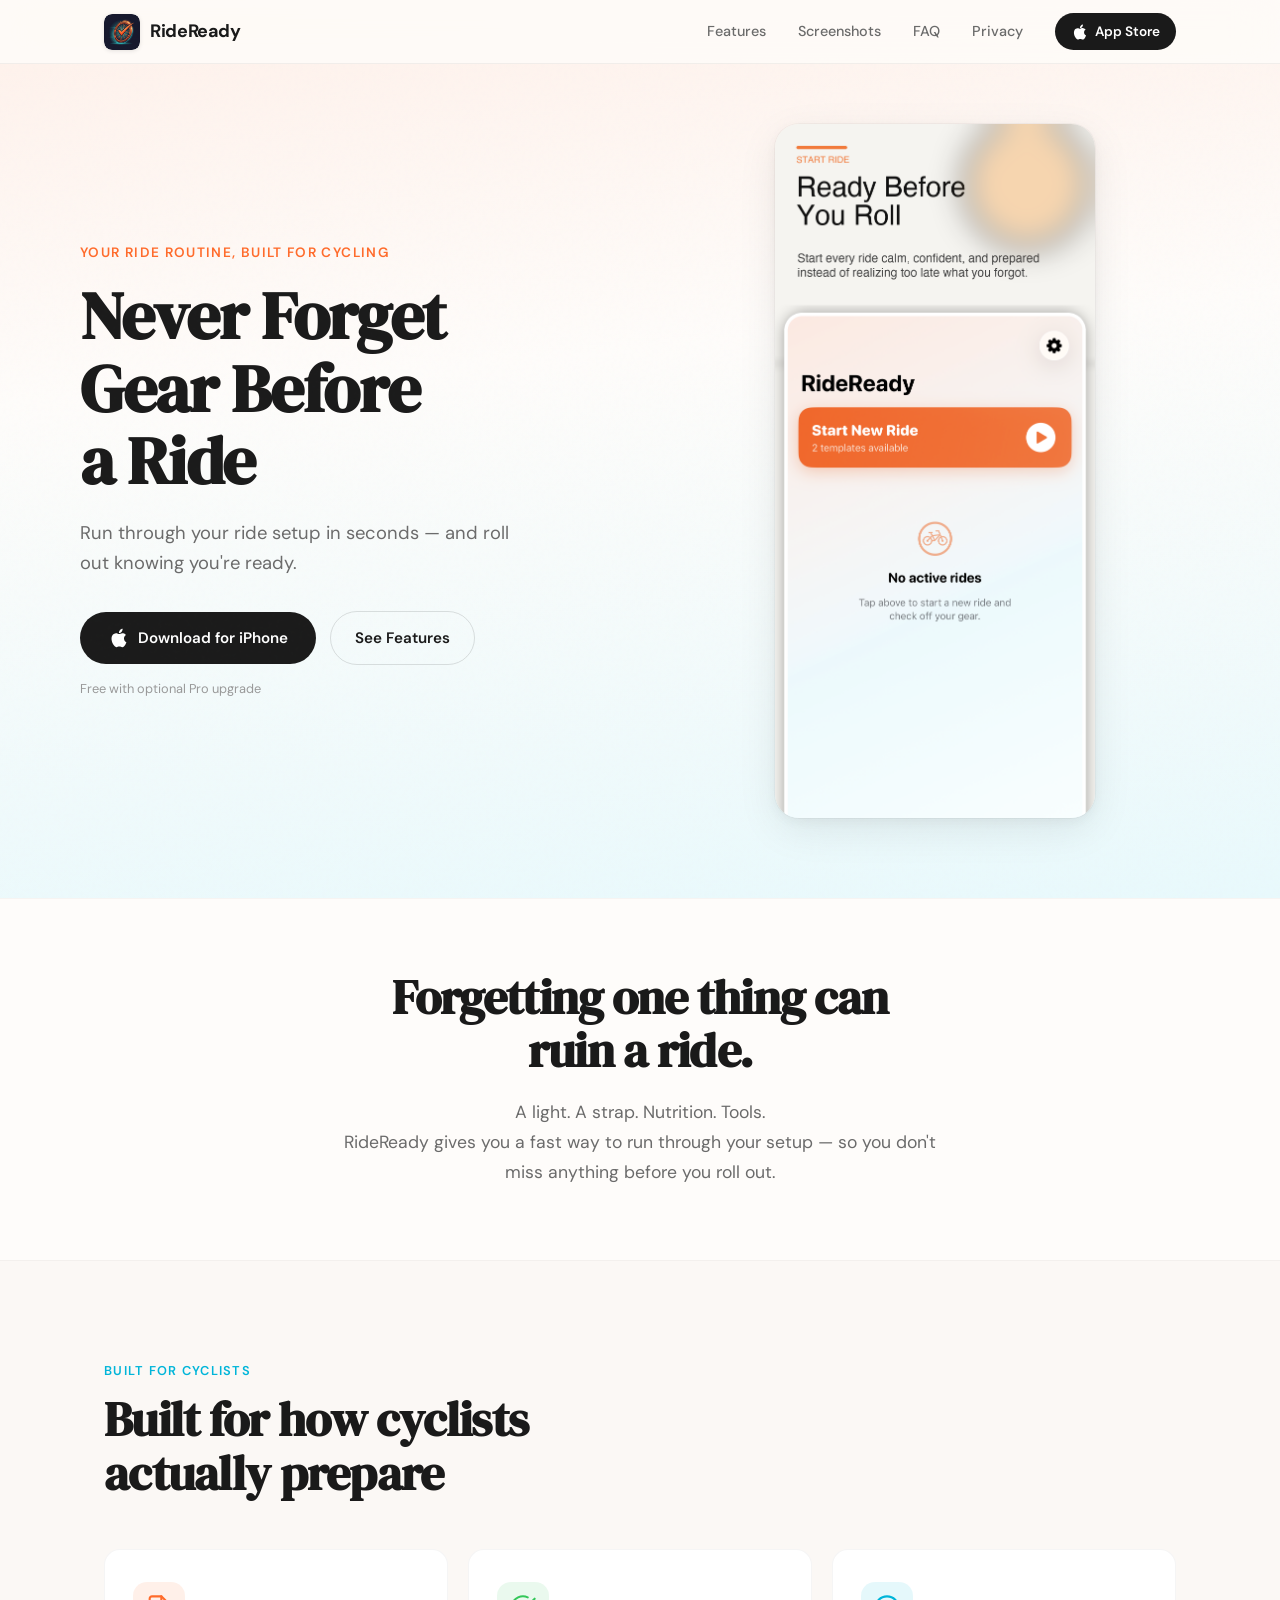
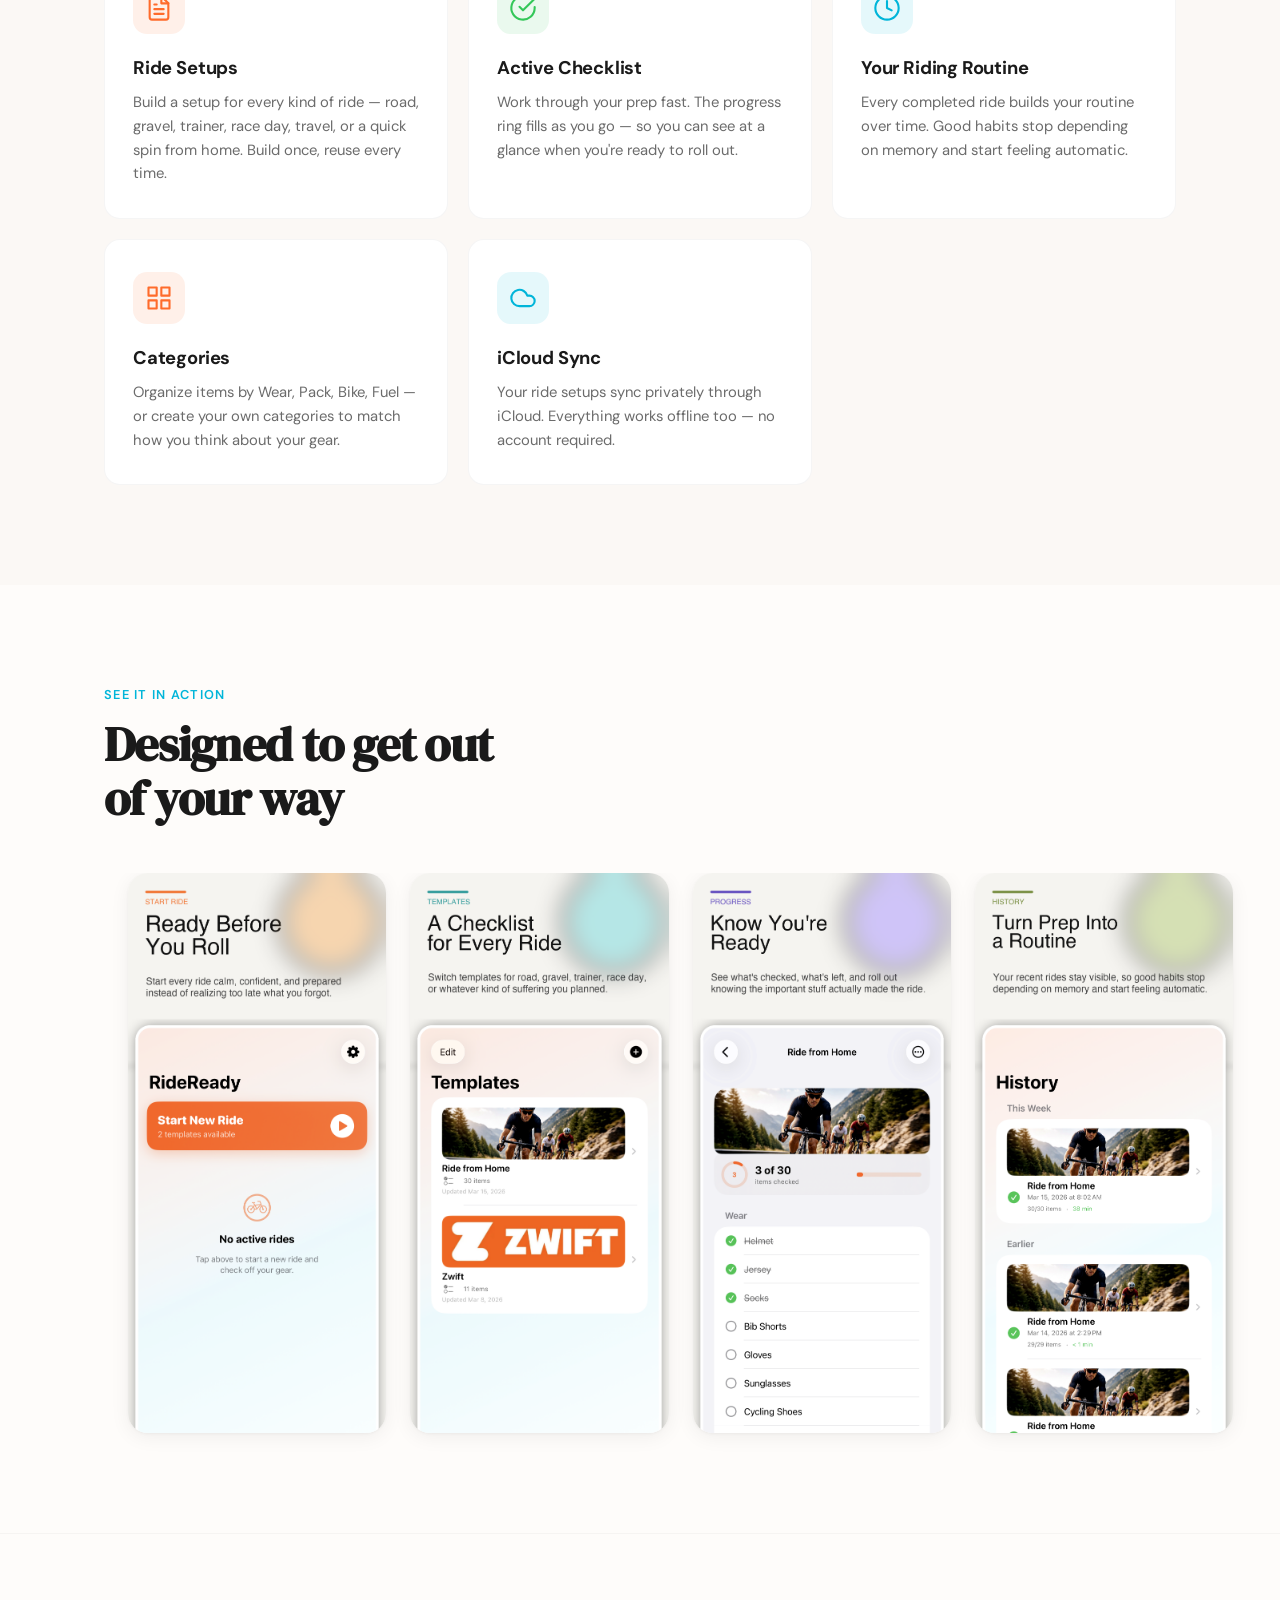
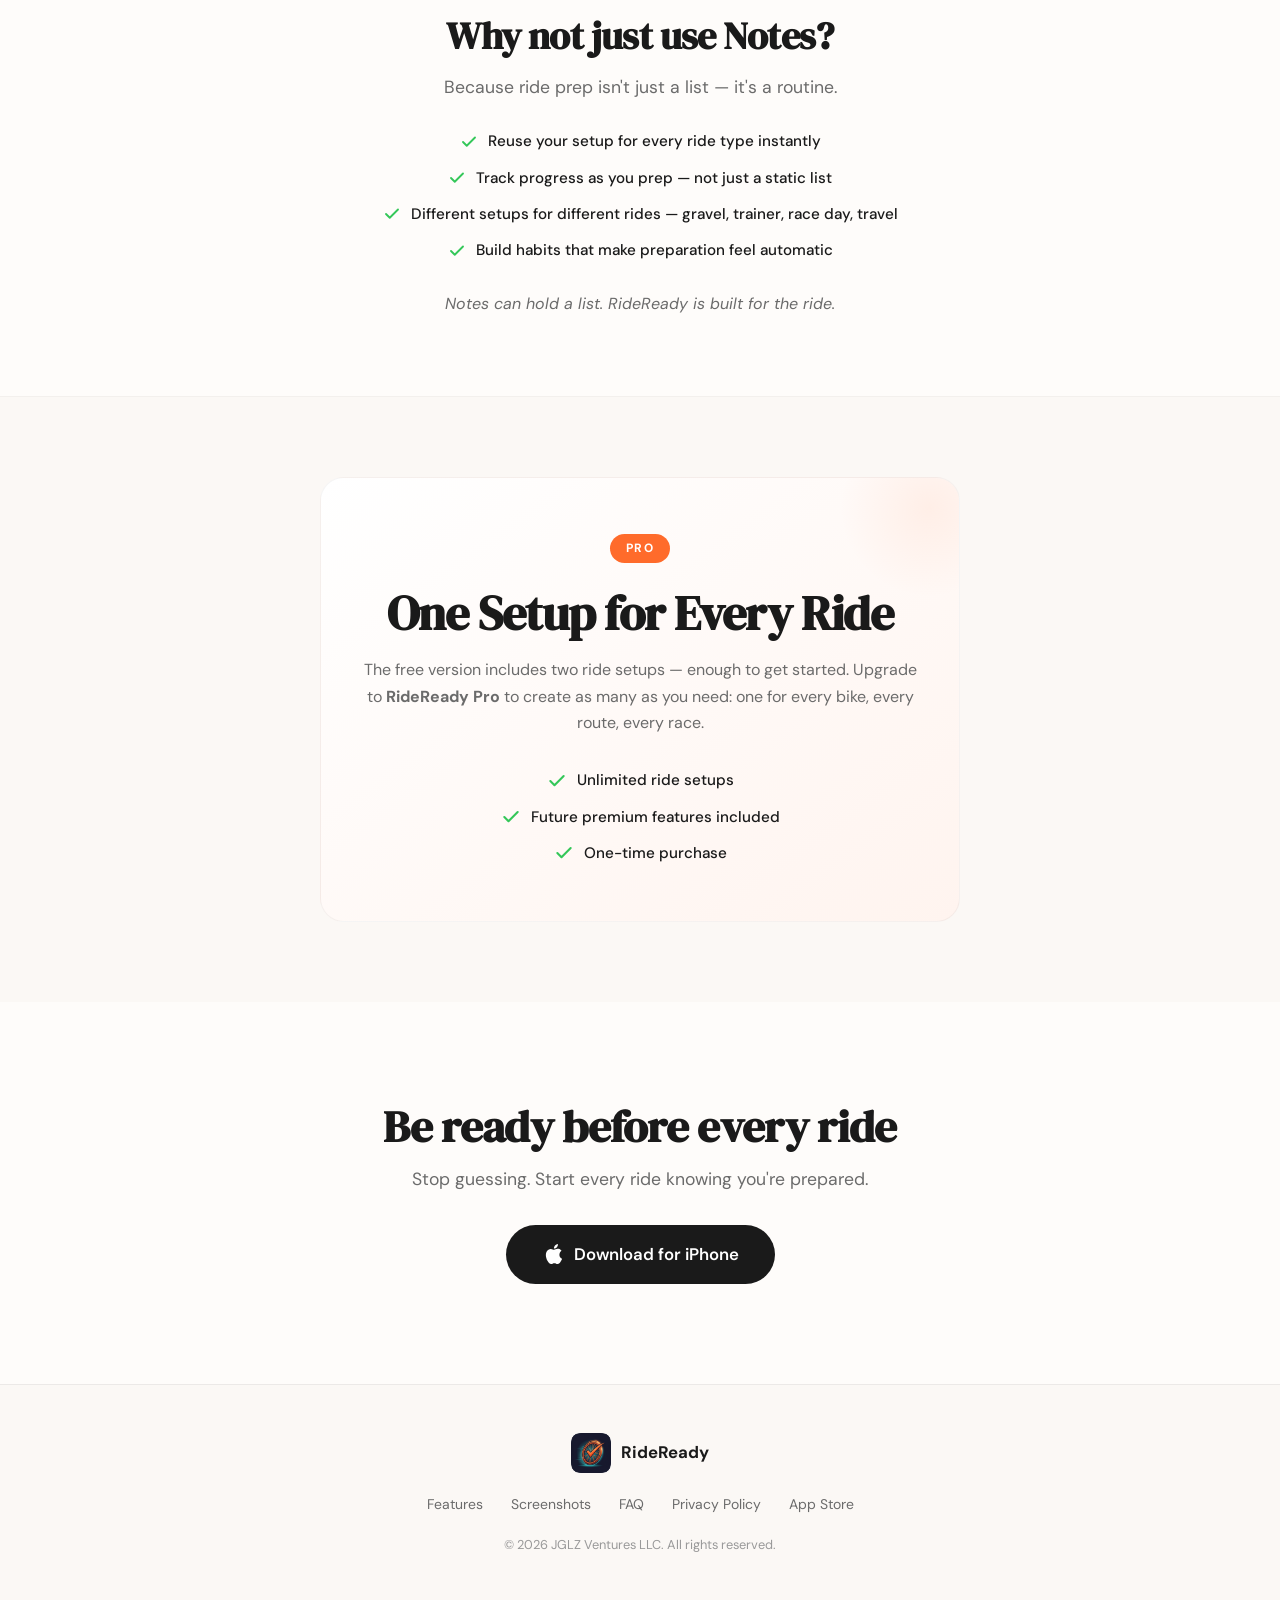
==== commit 9790d3f2: "Move FAQ to standalone page" ====
--- a/index.html
+++ b/index.html
@@ -71,7 +71,7 @@
             <div class="nav-links">
                 <a href="#features">Features</a>
                 <a href="#screenshots">Screenshots</a>
-                <a href="#faq">FAQ</a>
+                <a href="faq.html">FAQ</a>
                 <a href="privacy.html">Privacy</a>
                 <a href="https://apps.apple.com/us/app/rideready-cycling-ride-prep/id6760448667" class="btn-appstore-nav" aria-label="Download on the App Store">
                     <svg width="18" height="18" viewBox="0 0 24 24" fill="currentColor"><path d="M18.71 19.5c-.83 1.24-1.71 2.45-3.05 2.47-1.34.03-1.77-.79-3.29-.79-1.53 0-2 .77-3.27.82-1.31.05-2.3-1.32-3.14-2.53C4.25 17 2.94 12.45 4.7 9.39c.87-1.52 2.43-2.48 4.12-2.51 1.28-.02 2.5.87 3.29.87.78 0 2.26-1.07 3.8-.91.65.03 2.47.26 3.64 1.98-.09.06-2.17 1.28-2.15 3.81.03 3.02 2.65 4.03 2.68 4.04-.03.07-.42 1.44-1.38 2.83M13 3.5c.73-.83 1.94-1.46 2.94-1.5.13 1.17-.34 2.35-1.04 3.19-.69.85-1.83 1.51-2.95 1.42-.15-1.15.41-2.35 1.05-3.11z"/></svg>
@@ -218,52 +218,6 @@
         </div>
     </section>
 
-    <!-- FAQ -->
-    <section class="faq" id="faq">
-        <div class="section-inner">
-            <p class="section-tag">FAQ</p>
-            <h2>Questions cyclists actually ask before downloading</h2>
-            <div class="faq-list">
-                <div class="faq-item reveal">
-                    <h3>Is RideReady just another checklist app?</h3>
-                    <p>No. RideReady is built specifically for <strong>cycling ride prep</strong>. Instead of rebuilding the same list before every ride, you create reusable setups for the way you actually ride — road, gravel, trainer, race day, travel, or a quick spin from home.</p>
-                </div>
-                <div class="faq-item reveal">
-                    <h3>Why not just use Notes or Reminders?</h3>
-                    <p>Because ride prep is more than a list. RideReady helps you move through your setup quickly, see your progress as you go, and reuse different setups for different kinds of rides. Notes can store gear ideas. RideReady is built for the pre-ride routine itself.</p>
-                </div>
-                <div class="faq-item reveal">
-                    <h3>What kinds of rides is RideReady for?</h3>
-                    <p>RideReady works for road rides, gravel rides, indoor trainer sessions, race day, travel, and everyday spins from home. If your gear changes depending on the ride, RideReady helps keep that routine dialed.</p>
-                </div>
-                <div class="faq-item reveal">
-                    <h3>Does RideReady work offline?</h3>
-                    <p>Yes. RideReady works offline, so your ride setups and checklists are available whenever you need them.</p>
-                </div>
-                <div class="faq-item reveal">
-                    <h3>Does RideReady sync across devices?</h3>
-                    <p>Yes — if you enable <strong>iCloud sync</strong>. Your data syncs privately through your own iCloud account.</p>
-                </div>
-                <div class="faq-item reveal">
-                    <h3>Do I need to create an account?</h3>
-                    <p>No. There’s no signup, no login, and no email required.</p>
-                </div>
-                <div class="faq-item reveal">
-                    <h3>Is RideReady free?</h3>
-                    <p>Yes. RideReady is free to download and includes <strong>two ride setups</strong> to get started.</p>
-                </div>
-                <div class="faq-item reveal">
-                    <h3>What does RideReady Pro unlock?</h3>
-                    <p>RideReady Pro unlocks <strong>unlimited ride setups</strong>, so you can create a setup for every bike, route, ride type, and routine. It also includes future premium features in a <strong>one-time purchase</strong>.</p>
-                </div>
-                <div class="faq-item reveal">
-                    <h3>Does RideReady collect personal data?</h3>
-                    <p>No personal data is collected. Your ride templates, checklist items, categories, and ride history stay on your device or in your private iCloud account if sync is enabled. RideReady does use anonymous analytics and crash reporting to improve app quality.</p>
-                </div>
-            </div>
-        </div>
-    </section>
-
     <!-- Pro -->
     <section class="pro" id="pro">
         <div class="pro-inner reveal">
@@ -309,7 +263,7 @@
             <div class="footer-links">
                 <a href="#features">Features</a>
                 <a href="#screenshots">Screenshots</a>
-                <a href="#faq">FAQ</a>
+                <a href="faq.html">FAQ</a>
                 <a href="privacy.html">Privacy Policy</a>
                 <a href="https://apps.apple.com/us/app/rideready-cycling-ride-prep/id6760448667">App Store</a>
             </div>
--- a/styles.css
+++ b/styles.css
@@ -480,21 +480,35 @@
     flex: 0 0 max(24px, calc((100vw - var(--max-w)) / 2));
 }
 
-/* ---- FAQ ---- */
-
-.faq {
-    padding: 96px 0;
+/* ---- FAQ Page ---- */
+
+.faq-page {
+    padding: calc(var(--nav-h) + 60px) 24px 100px;
+    min-height: 100vh;
     background: linear-gradient(180deg, var(--bg) 0%, var(--bg-warm) 100%);
-    border-top: 1px solid rgba(0, 0, 0, 0.03);
-}
-
-.faq .section-inner {
-    max-width: 900px;
-}
-
-.faq h2 {
-    max-width: 720px;
-    margin-bottom: 40px;
+}
+
+.faq-content {
+    max-width: 760px;
+    margin: 0 auto;
+}
+
+.faq-content .section-tag {
+    margin-bottom: 12px;
+}
+
+.faq-content h1 {
+    font-family: var(--font-display);
+    font-size: clamp(2rem, 4vw, 2.8rem);
+    line-height: 1.15;
+    margin-bottom: 12px;
+}
+
+.faq-intro {
+    font-size: 1rem;
+    line-height: 1.75;
+    color: var(--text-secondary);
+    margin-bottom: 32px;
 }
 
 .faq-list {
@@ -504,18 +518,20 @@
 }
 
 .faq-item {
-    background: rgba(255, 255, 255, 0.78);
+    background: rgba(255, 255, 255, 0.82);
     border: 1px solid rgba(0, 0, 0, 0.06);
     border-radius: 20px;
     padding: 24px 24px 22px;
     box-shadow: var(--shadow-sm);
 }
 
+.faq-item h2,
 .faq-item h3 {
+    font-family: var(--font);
     font-size: 1.05rem;
     line-height: 1.35;
     letter-spacing: -0.01em;
-    margin-bottom: 10px;
+    margin: 0 0 10px;
 }
 
 .faq-item p {
@@ -855,12 +871,12 @@
         height: 440px;
     }
 
-    .faq {
-        padding: 72px 0;
-    }
-
-    .faq h2 {
-        margin-bottom: 32px;
+    .faq-page {
+        padding: calc(var(--nav-h) + 40px) 24px 72px;
+    }
+
+    .faq-intro {
+        margin-bottom: 24px;
     }
 
     .faq-item {
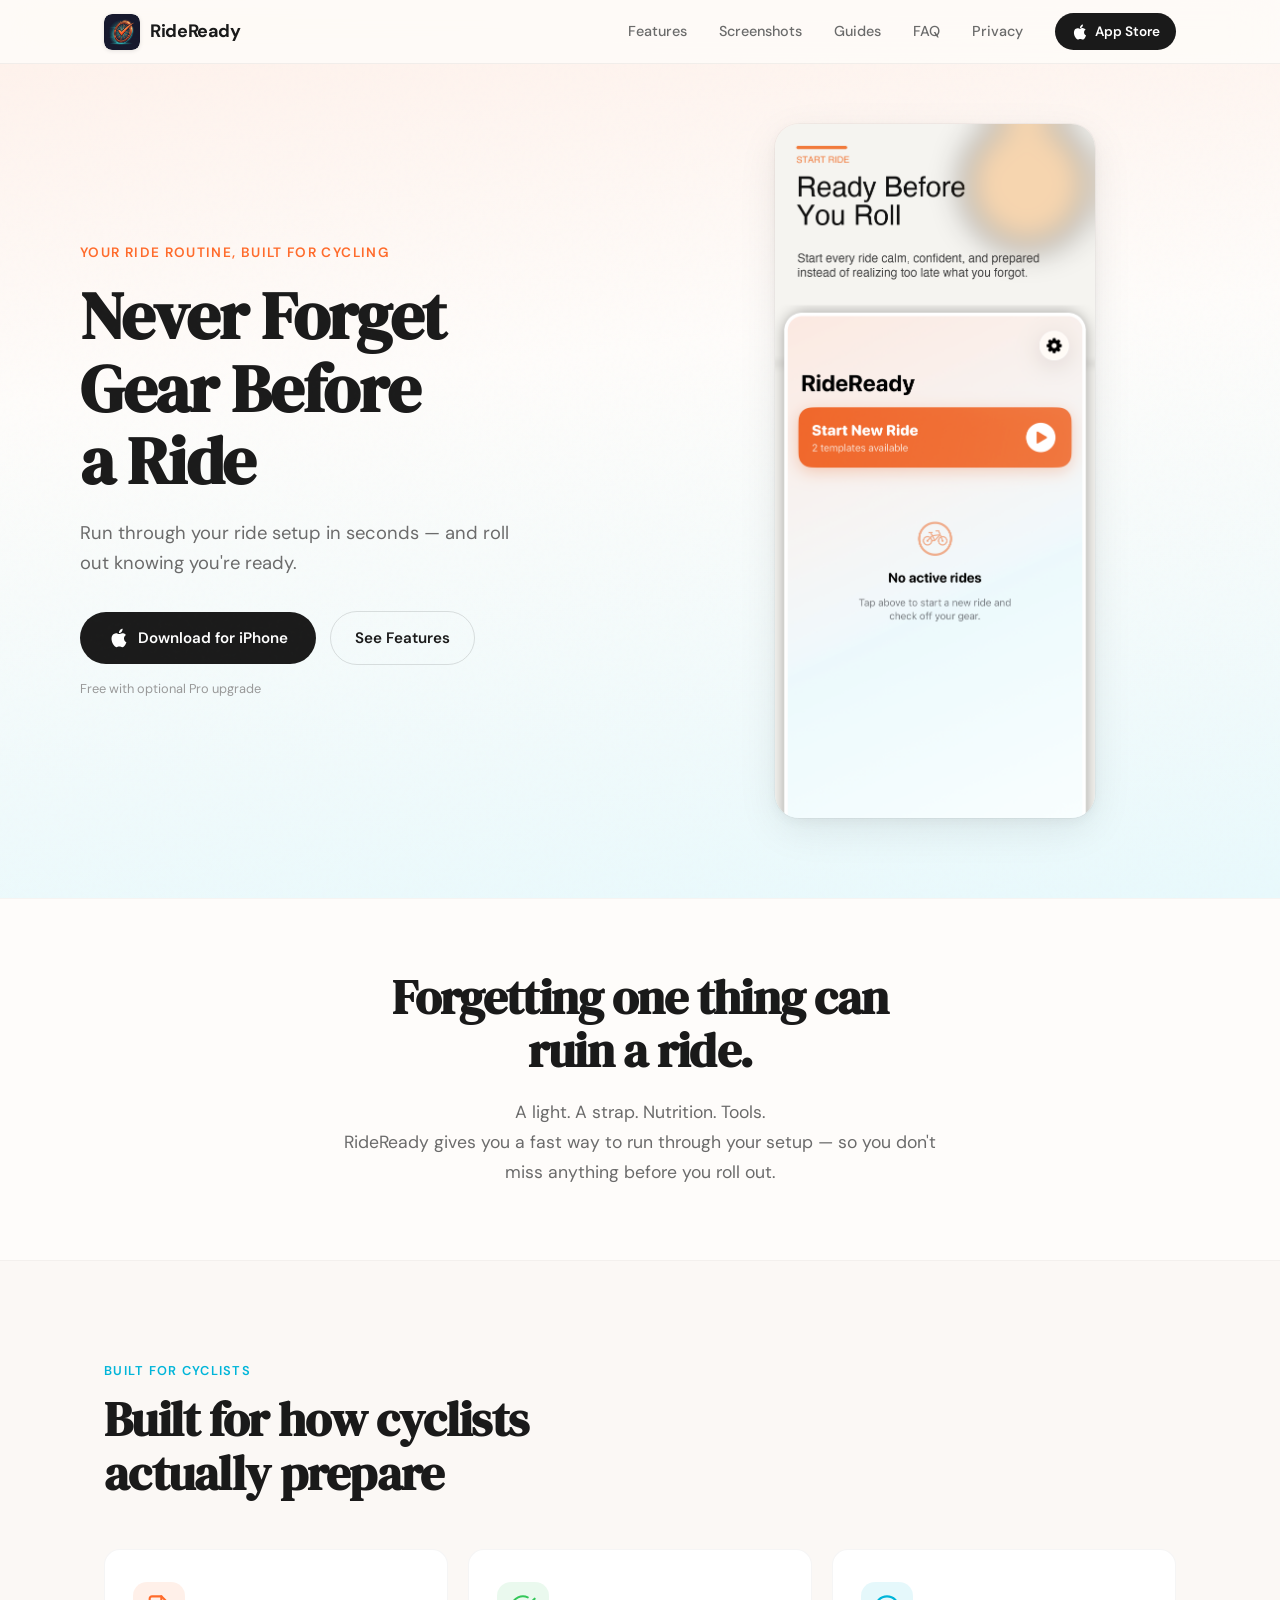
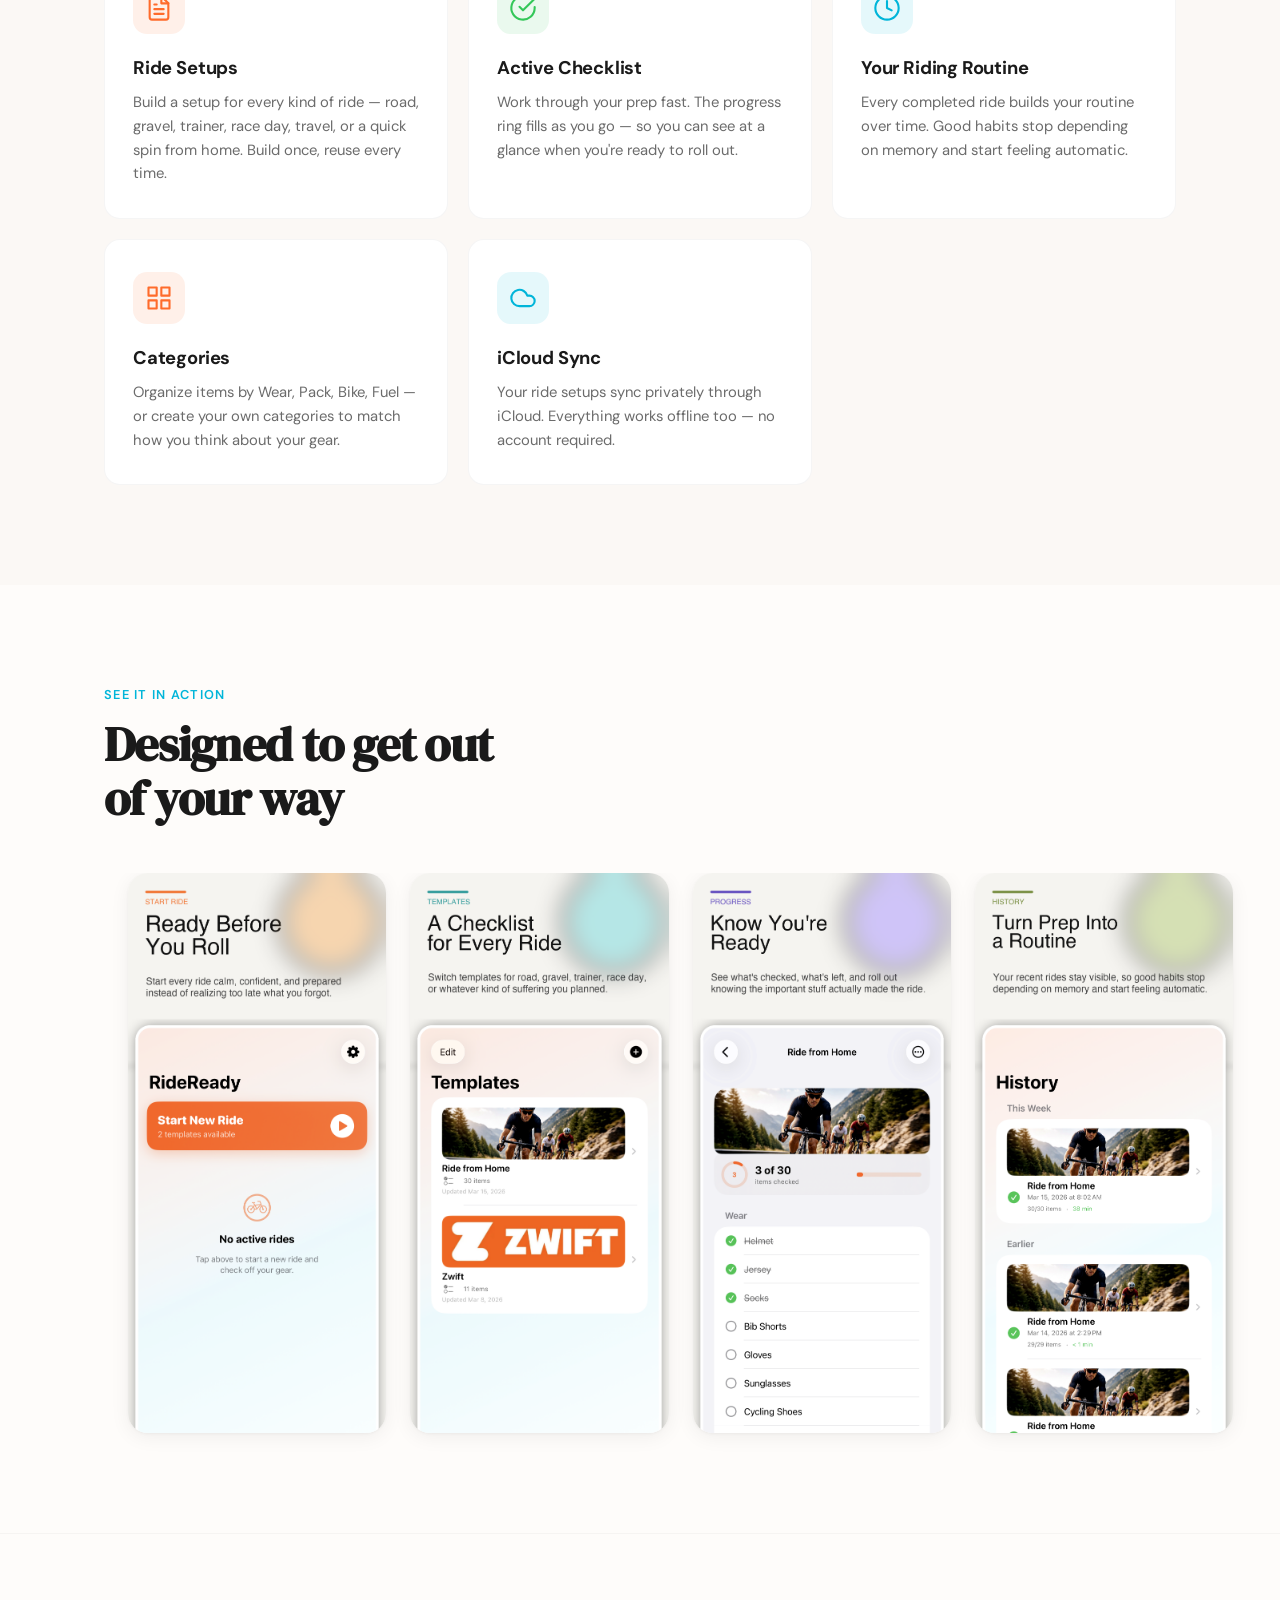
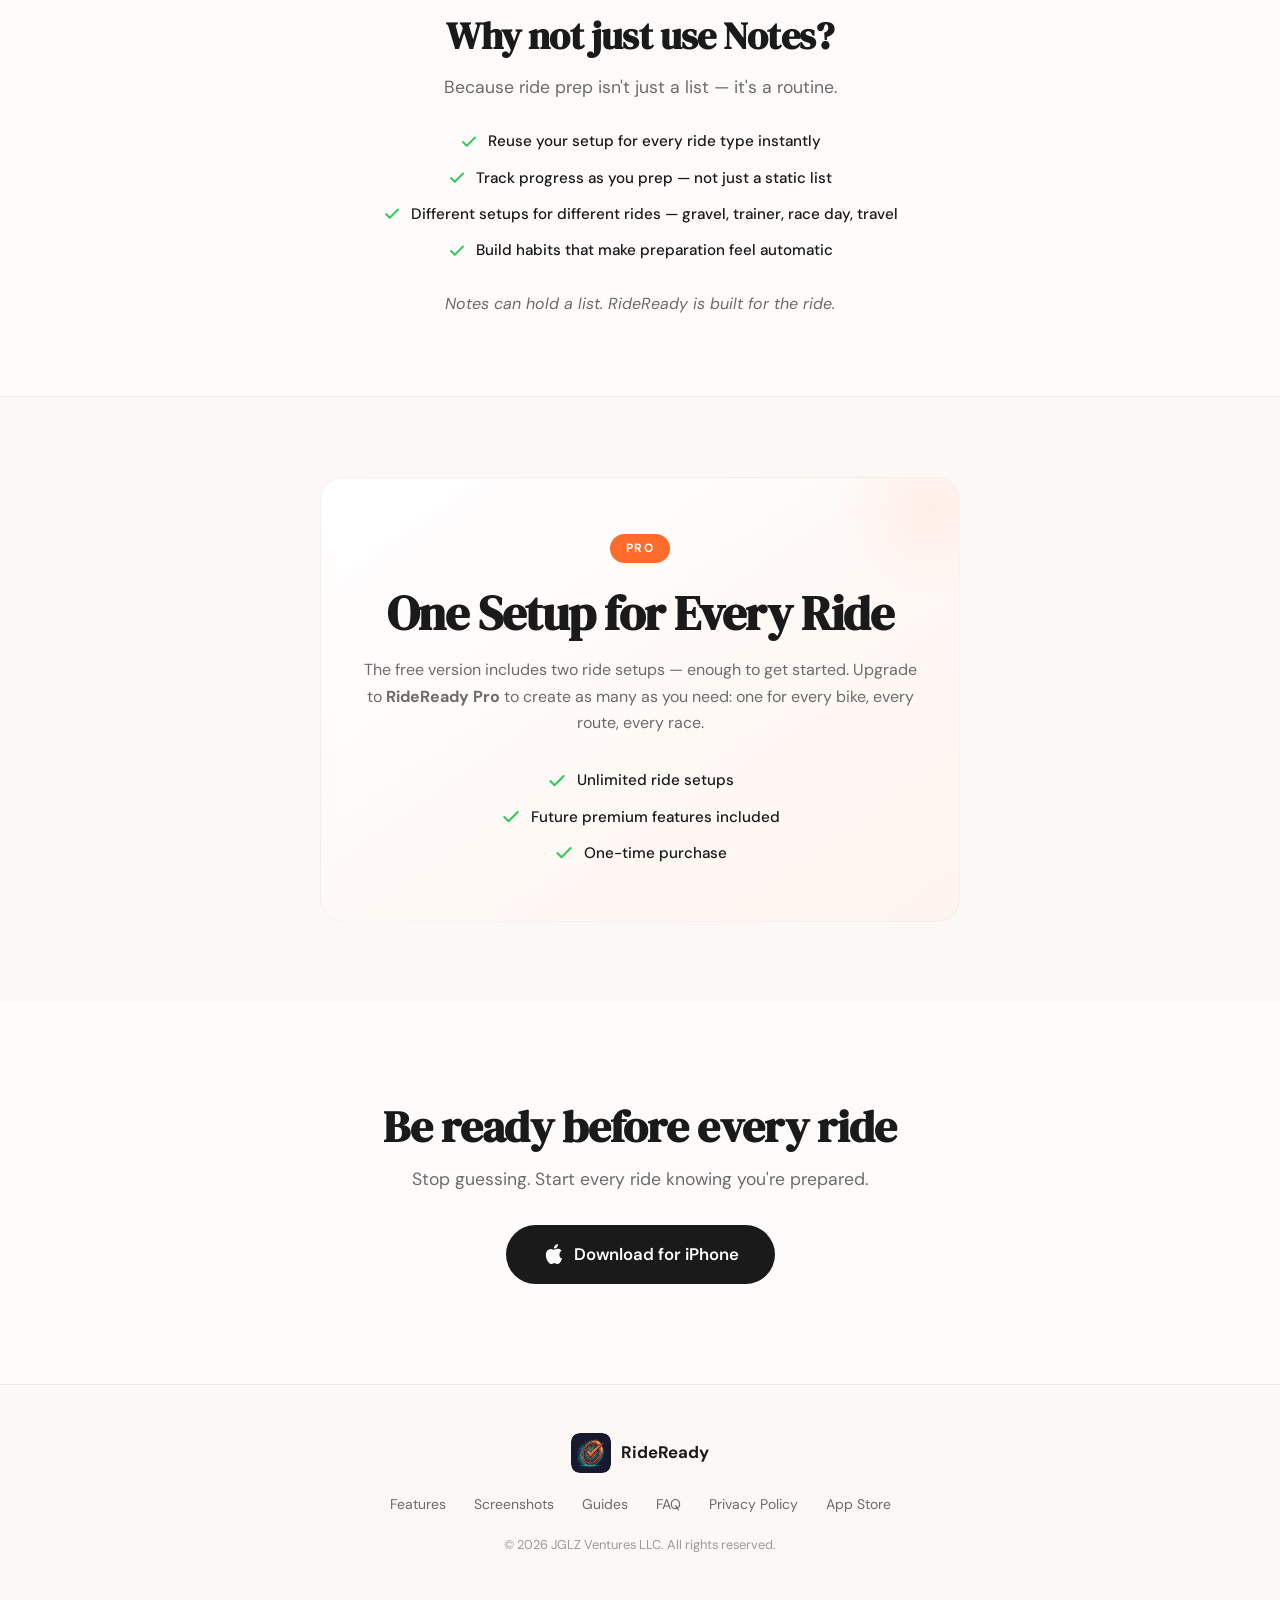
==== commit 9f50ba00: "Add Guides section and first article" ====
--- a/index.html
+++ b/index.html
@@ -71,6 +71,7 @@
             <div class="nav-links">
                 <a href="#features">Features</a>
                 <a href="#screenshots">Screenshots</a>
+                <a href="guides/">Guides</a>
                 <a href="faq.html">FAQ</a>
                 <a href="privacy.html">Privacy</a>
                 <a href="https://apps.apple.com/us/app/rideready-cycling-ride-prep/id6760448667" class="btn-appstore-nav" aria-label="Download on the App Store">
@@ -263,6 +264,7 @@
             <div class="footer-links">
                 <a href="#features">Features</a>
                 <a href="#screenshots">Screenshots</a>
+                <a href="guides/">Guides</a>
                 <a href="faq.html">FAQ</a>
                 <a href="privacy.html">Privacy Policy</a>
                 <a href="https://apps.apple.com/us/app/rideready-cycling-ride-prep/id6760448667">App Store</a>
--- a/styles.css
+++ b/styles.css
@@ -480,34 +480,54 @@
     flex: 0 0 max(24px, calc((100vw - var(--max-w)) / 2));
 }
 
-/* ---- FAQ Page ---- */
-
-.faq-page {
+/* ---- Content Pages ---- */
+
+.faq-page,
+.guides-page,
+.article-page {
     padding: calc(var(--nav-h) + 60px) 24px 100px;
     min-height: 100vh;
     background: linear-gradient(180deg, var(--bg) 0%, var(--bg-warm) 100%);
 }
 
-.faq-content {
+.faq-content,
+.guides-content,
+.article-content {
     max-width: 760px;
     margin: 0 auto;
 }
 
-.faq-content .section-tag {
+.guides-content {
+    max-width: 980px;
+}
+
+.faq-content .section-tag,
+.guides-content .section-tag,
+.article-content .section-tag {
     margin-bottom: 12px;
 }
 
-.faq-content h1 {
+.faq-content h1,
+.guides-content h1,
+.article-content h1 {
     font-family: var(--font-display);
     font-size: clamp(2rem, 4vw, 2.8rem);
     line-height: 1.15;
     margin-bottom: 12px;
 }
 
-.faq-intro {
+.faq-intro,
+.guides-intro,
+.article-dek,
+.article-content > p {
     font-size: 1rem;
     line-height: 1.75;
     color: var(--text-secondary);
+}
+
+.faq-intro,
+.guides-intro,
+.article-dek {
     margin-bottom: 32px;
 }
 
@@ -517,7 +537,8 @@
     gap: 16px;
 }
 
-.faq-item {
+.faq-item,
+.guide-card {
     background: rgba(255, 255, 255, 0.82);
     border: 1px solid rgba(0, 0, 0, 0.06);
     border-radius: 20px;
@@ -526,7 +547,9 @@
 }
 
 .faq-item h2,
-.faq-item h3 {
+.faq-item h3,
+.guide-card h2,
+.guide-card h3 {
     font-family: var(--font);
     font-size: 1.05rem;
     line-height: 1.35;
@@ -534,10 +557,148 @@
     margin: 0 0 10px;
 }
 
-.faq-item p {
+.faq-item p,
+.guide-card p {
     font-size: 0.97rem;
     line-height: 1.7;
     color: var(--text-secondary);
+}
+
+.guides-grid {
+    display: grid;
+    grid-template-columns: repeat(2, minmax(0, 1fr));
+    gap: 18px;
+    margin-bottom: 40px;
+}
+
+.guide-card {
+    display: flex;
+    flex-direction: column;
+    gap: 12px;
+}
+
+.guide-card:hover {
+    transform: translateY(-2px);
+    box-shadow: var(--shadow-md);
+    transition: transform 0.2s ease, box-shadow 0.2s ease;
+}
+
+.guide-card .guide-kicker,
+.article-meta,
+.breadcrumbs {
+    font-size: 0.8rem;
+    font-weight: 600;
+    letter-spacing: 0.08em;
+    text-transform: uppercase;
+    color: var(--orange);
+}
+
+.guide-card a {
+    color: var(--text);
+}
+
+.guide-card a:hover h2,
+.guide-card a:hover h3 {
+    color: var(--orange);
+}
+
+.guide-card .guide-link,
+.article-cta-inline {
+    display: inline-flex;
+    align-items: center;
+    gap: 8px;
+    font-weight: 600;
+    color: var(--text);
+}
+
+.guides-note {
+    max-width: 760px;
+    padding: 20px 22px;
+    border-radius: 18px;
+    background: var(--orange-light);
+    border: 1px solid rgba(255, 107, 43, 0.12);
+    color: var(--text-secondary);
+}
+
+.breadcrumbs {
+    display: inline-flex;
+    gap: 8px;
+    margin-bottom: 18px;
+}
+
+.breadcrumbs a:hover {
+    color: var(--text);
+}
+
+.article-meta {
+    margin-bottom: 18px;
+}
+
+.article-content article {
+    background: rgba(255, 255, 255, 0.85);
+    border: 1px solid rgba(0, 0, 0, 0.06);
+    border-radius: 24px;
+    padding: 36px 34px;
+    box-shadow: var(--shadow-sm);
+}
+
+.article-content h2 {
+    font-family: var(--font);
+    font-size: 1.35rem;
+    line-height: 1.3;
+    margin: 34px 0 12px;
+    letter-spacing: -0.01em;
+}
+
+.article-content h3 {
+    font-family: var(--font);
+    font-size: 1.05rem;
+    line-height: 1.4;
+    margin: 22px 0 8px;
+}
+
+.article-content p,
+.article-content li {
+    font-size: 1rem;
+    line-height: 1.78;
+    color: var(--text-secondary);
+}
+
+.article-content p + p {
+    margin-top: 14px;
+}
+
+.article-content ul,
+.article-content ol {
+    margin: 14px 0 14px 22px;
+}
+
+.article-content li + li {
+    margin-top: 8px;
+}
+
+.article-content strong {
+    color: var(--text);
+}
+
+.article-highlight {
+    margin: 24px 0;
+    padding: 18px 20px;
+    background: var(--teal-light);
+    border: 1px solid rgba(0, 181, 217, 0.12);
+    border-radius: 18px;
+}
+
+.article-cta-box {
+    margin-top: 32px;
+    padding: 22px 24px;
+    background: linear-gradient(145deg, #fff 0%, var(--orange-light) 100%);
+    border: 1px solid rgba(0, 0, 0, 0.05);
+    border-radius: 20px;
+}
+
+.article-cta-box p {
+    margin-top: 8px;
 }
 
 /* ---- Pro ---- */
@@ -871,16 +1032,29 @@
         height: 440px;
     }
 
-    .faq-page {
+    .faq-page,
+    .guides-page,
+    .article-page {
         padding: calc(var(--nav-h) + 40px) 24px 72px;
     }
 
-    .faq-intro {
+    .faq-intro,
+    .guides-intro,
+    .article-dek {
         margin-bottom: 24px;
     }
 
-    .faq-item {
+    .faq-item,
+    .guide-card {
         padding: 20px 20px 18px;
+    }
+
+    .guides-grid {
+        grid-template-columns: 1fr;
+    }
+
+    .article-content article {
+        padding: 24px 20px;
     }
 
     .pro-inner {
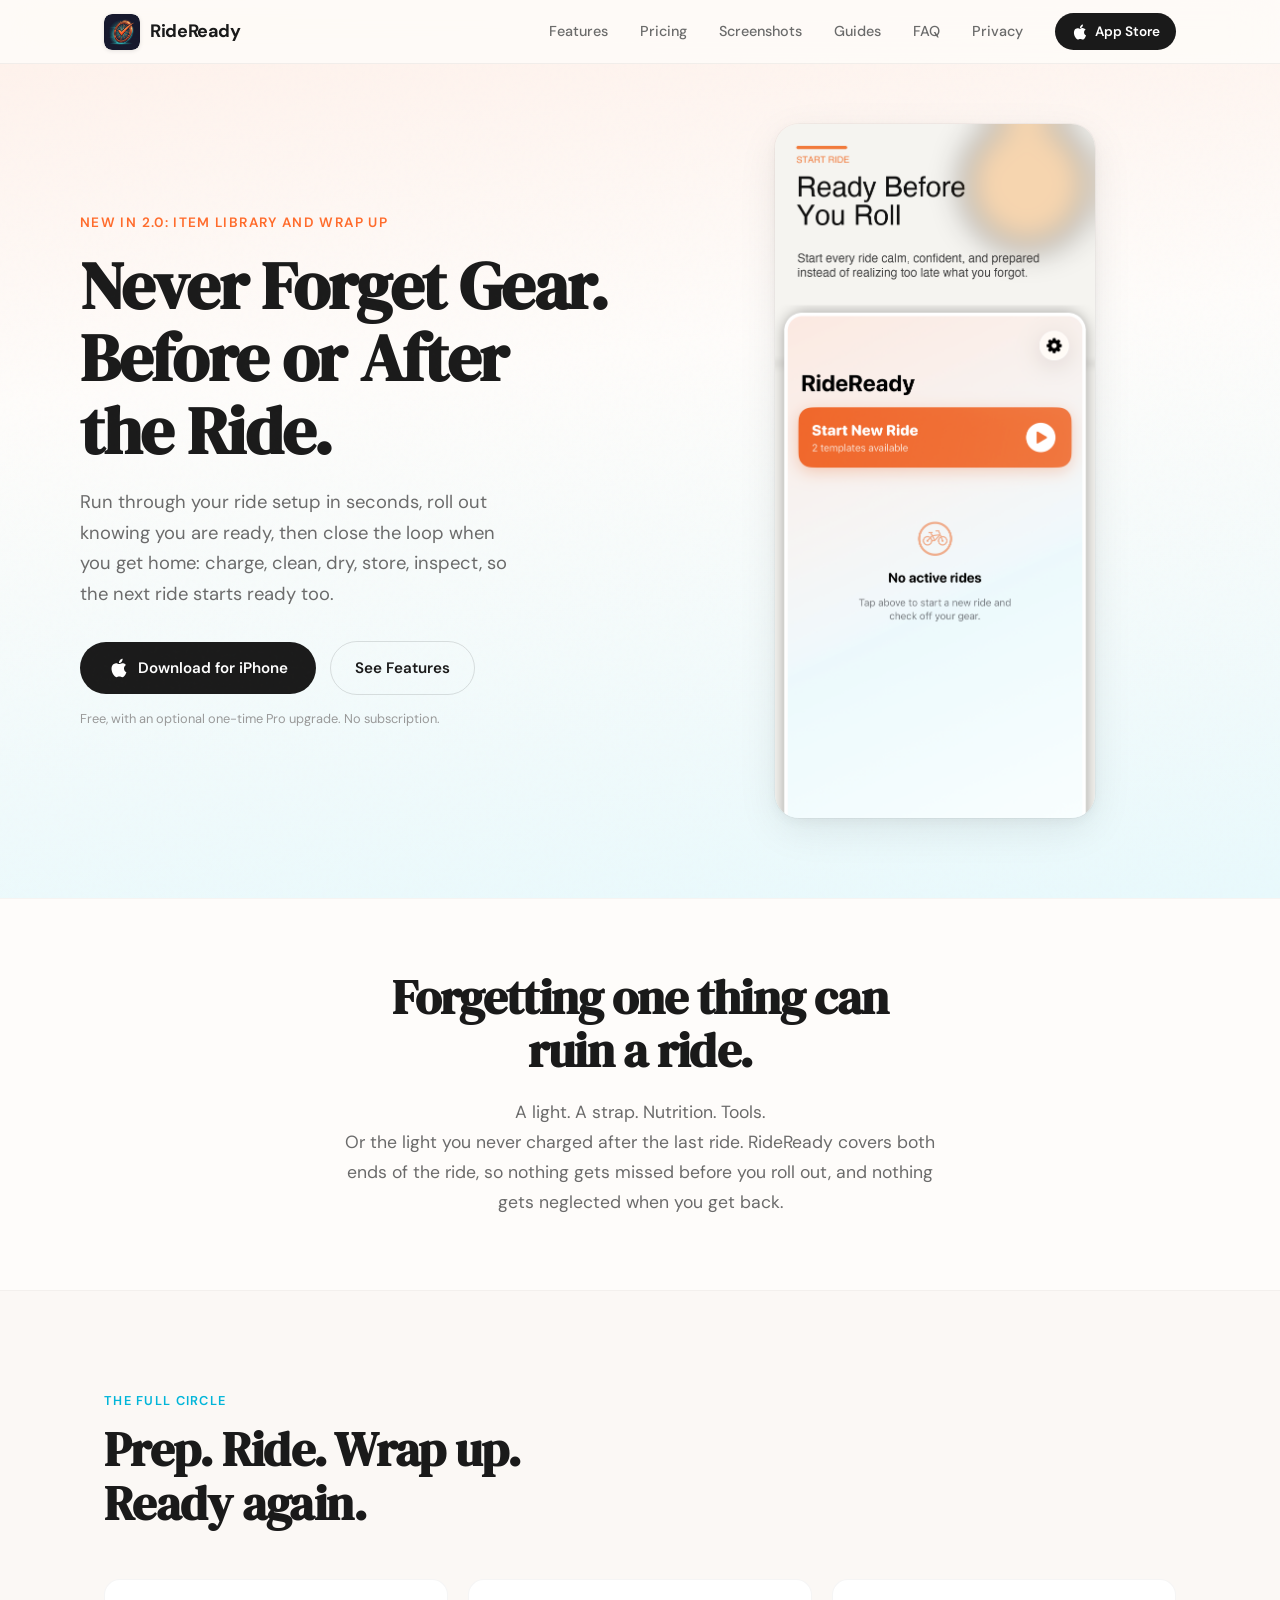
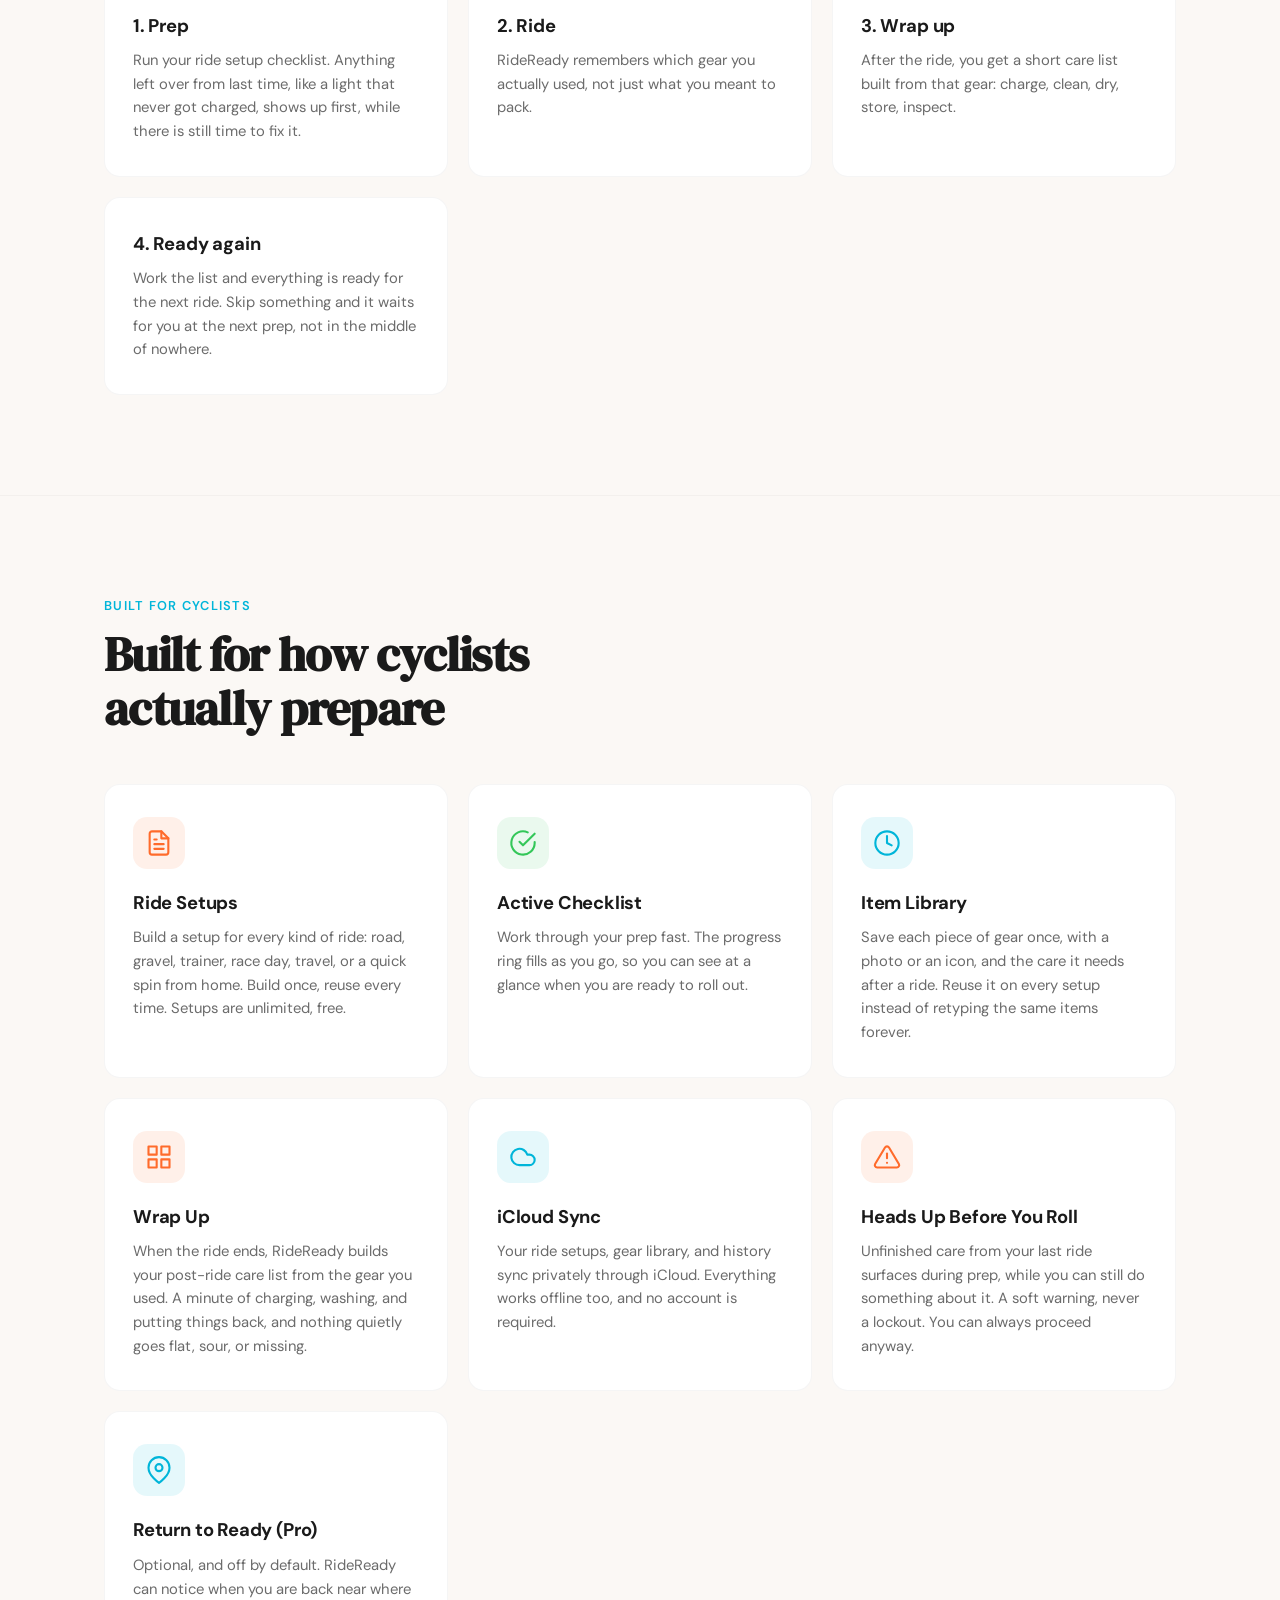
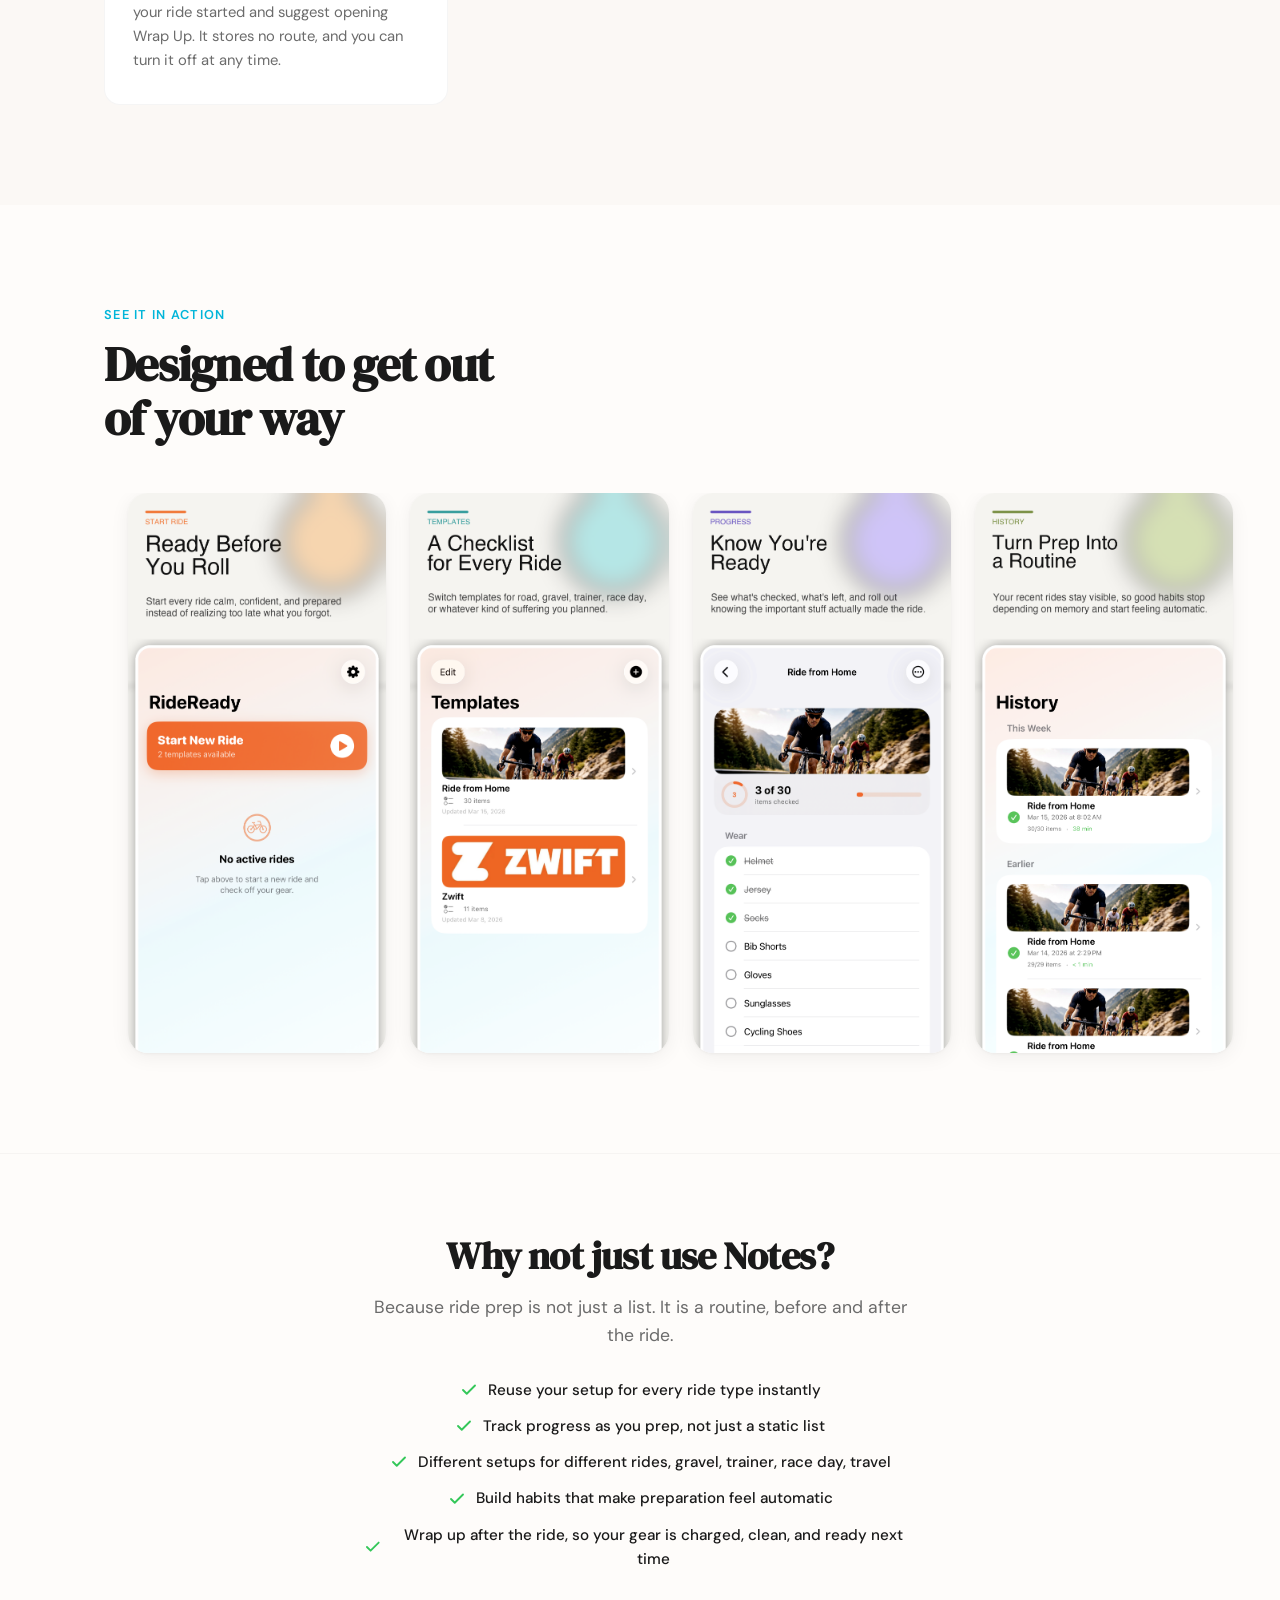
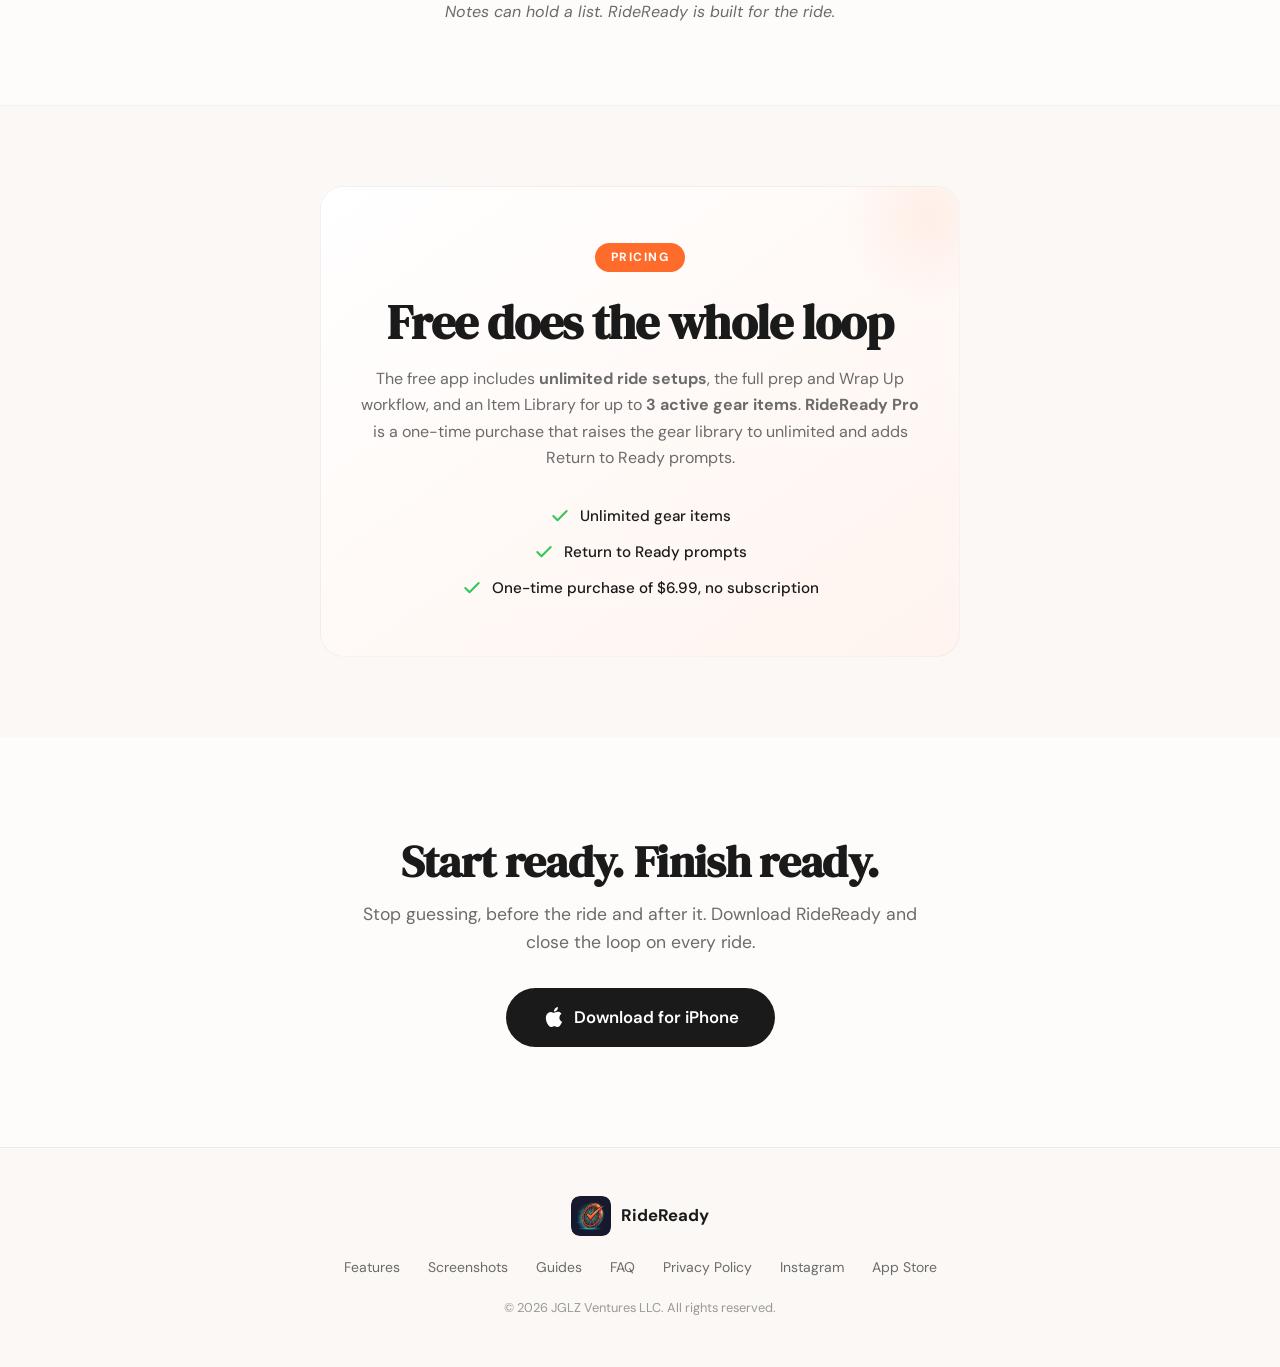
==== commit 754fc66f: "feat(site): v2 homepage: full-circle story, Item Library, Wrap Up, corrected pricing" ====
--- a/index.html
+++ b/index.html
@@ -1,13 +1,22 @@
 <!DOCTYPE html>
 <html lang="en">
 <head>
+    <!-- Google tag (gtag.js) -->
+    <script async src="https://www.googletagmanager.com/gtag/js?id=G-45SJ0Q6NY7"></script>
+    <script>
+     window.dataLayer = window.dataLayer || [];
+     function gtag(){dataLayer.push(arguments);}
+     gtag('js', new Date());
+
+     gtag('config', 'G-45SJ0Q6NY7');
+    </script>
     <meta charset="UTF-8">
     <meta name="viewport" content="width=device-width, initial-scale=1.0">
-    <title>RideReady — Never Forget Gear Before a Ride</title>
-    <meta name="description" content="RideReady is an iOS app that helps cyclists run through their ride setup in seconds. Build reusable setups for every ride type and never forget gear before a ride.">
+    <title>RideReady: Never Forget Gear, Before or After the Ride</title>
+    <meta name="description" content="RideReady is an iOS app for the whole ride: pre-ride checklists, a gear library, and Wrap Up after the ride so your gear is charged, clean, and ready for the next one. Free, with a one-time Pro unlock.">
     <meta name="robots" content="index, follow">
-    <meta property="og:title" content="RideReady — Never Forget Gear Before a Ride">
-    <meta property="og:description" content="Run through your ride setup in seconds. RideReady helps cyclists build reusable setups for every ride type — road, gravel, trainer, race day, and more.">
+    <meta property="og:title" content="RideReady: Never Forget Gear, Before or After the Ride">
+    <meta property="og:description" content="Prep, ride, wrap up, ready again. RideReady pairs fast pre-ride checklists with a post-ride Wrap Up, so your gear is ready for the next ride.">
     <meta property="og:image" content="https://ridereadycycling.com/images/app-icon.png">
     <meta property="og:type" content="website">
     <meta property="og:url" content="https://ridereadycycling.com/">
@@ -31,17 +40,27 @@
     <script type="application/ld+json">
     {
       "@context": "https://schema.org",
-      "@type": "MobileApplication",
+      "@type": "SoftwareApplication",
       "name": "RideReady",
-      "description": "RideReady is an iOS app that helps cyclists run through their ride setup in seconds. Build reusable setups for every ride type and never forget gear before a ride.",
+      "description": "RideReady is an iOS app for the whole ride: pre-ride checklists, a reusable gear library, and a post-ride Wrap Up (charge, clean, dry, store, inspect) so gear is ready for the next ride.",
       "url": "https://ridereadycycling.com/",
       "applicationCategory": "SportsApplication",
       "operatingSystem": "iOS",
-      "offers": {
-        "@type": "Offer",
-        "price": "0",
-        "priceCurrency": "USD"
-      },
+      "softwareVersion": "2.0",
+      "offers": [
+        {
+          "@type": "Offer",
+          "name": "RideReady Free",
+          "price": "0",
+          "priceCurrency": "USD"
+        },
+        {
+          "@type": "Offer",
+          "name": "RideReady Pro (one-time purchase)",
+          "price": "6.99",
+          "priceCurrency": "USD"
+        }
+      ],
       "installUrl": "https://apps.apple.com/us/app/rideready-cycling-ride-prep/id6760448667",
       "image": "https://ridereadycycling.com/images/app-icon.png",
       "publisher": {
@@ -49,10 +68,13 @@
         "name": "JGLZ Ventures LLC"
       },
       "featureList": [
-        "Reusable ride setups for road, gravel, trainer, race day, and travel",
+        "Unlimited reusable ride setups for road, gravel, trainer, race day, and travel",
         "Active checklist with progress ring",
+        "Item Library: save gear once, with a photo or icon, and reuse it on every setup",
+        "Wrap Up: a post-ride care list (charge, clean, dry, store, inspect) built from the gear you used",
+        "Pre-ride alerts for unfinished gear care from your last ride",
+        "Return to Ready (Pro): an optional prompt to open Wrap Up when you return near your ride start",
         "Ride history and routine building",
-        "Gear categories: Wear, Pack, Bike, Fuel",
         "iCloud sync",
         "Works offline, no account required"
       ]
@@ -70,11 +92,12 @@
             </a>
             <div class="nav-links">
                 <a href="#features">Features</a>
+                <a href="#pro">Pricing</a>
                 <a href="#screenshots">Screenshots</a>
                 <a href="guides/">Guides</a>
                 <a href="faq.html">FAQ</a>
                 <a href="privacy.html">Privacy</a>
-                <a href="https://apps.apple.com/us/app/rideready-cycling-ride-prep/id6760448667" class="btn-appstore-nav" aria-label="Download on the App Store">
+                <a href="https://apps.apple.com/us/app/rideready-cycling-ride-prep/id6760448667" class="btn-appstore-nav" aria-label="Download on the App Store" data-cta-type="app_store" data-cta-location="nav">
                     <svg width="18" height="18" viewBox="0 0 24 24" fill="currentColor"><path d="M18.71 19.5c-.83 1.24-1.71 2.45-3.05 2.47-1.34.03-1.77-.79-3.29-.79-1.53 0-2 .77-3.27.82-1.31.05-2.3-1.32-3.14-2.53C4.25 17 2.94 12.45 4.7 9.39c.87-1.52 2.43-2.48 4.12-2.51 1.28-.02 2.5.87 3.29.87.78 0 2.26-1.07 3.8-.91.65.03 2.47.26 3.64 1.98-.09.06-2.17 1.28-2.15 3.81.03 3.02 2.65 4.03 2.68 4.04-.03.07-.42 1.44-1.38 2.83M13 3.5c.73-.83 1.94-1.46 2.94-1.5.13 1.17-.34 2.35-1.04 3.19-.69.85-1.83 1.51-2.95 1.42-.15-1.15.41-2.35 1.05-3.11z"/></svg>
                     App Store
                 </a>
@@ -90,20 +113,20 @@
         <div class="hero-bg-grain"></div>
         <div class="hero-content">
             <div class="hero-text">
-                <p class="hero-tag">Your ride routine, built for cycling</p>
-                <h1>Never Forget<br>Gear Before<br>a Ride</h1>
-                <p class="hero-sub">Run through your ride setup in seconds — and roll out knowing you're ready.</p>
+                <p class="hero-tag">New in 2.0: Item Library and Wrap Up</p>
+                <h1>Never Forget Gear.<br>Before or After<br>the Ride.</h1>
+                <p class="hero-sub">Run through your ride setup in seconds, roll out knowing you are ready, then close the loop when you get home: charge, clean, dry, store, inspect, so the next ride starts ready too.</p>
                 <div class="hero-actions">
-                    <a href="https://apps.apple.com/us/app/rideready-cycling-ride-prep/id6760448667" class="btn-download">
+                    <a href="https://apps.apple.com/us/app/rideready-cycling-ride-prep/id6760448667" class="btn-download" data-cta-type="download" data-cta-location="hero">
                         <svg width="22" height="22" viewBox="0 0 24 24" fill="currentColor"><path d="M18.71 19.5c-.83 1.24-1.71 2.45-3.05 2.47-1.34.03-1.77-.79-3.29-.79-1.53 0-2 .77-3.27.82-1.31.05-2.3-1.32-3.14-2.53C4.25 17 2.94 12.45 4.7 9.39c.87-1.52 2.43-2.48 4.12-2.51 1.28-.02 2.5.87 3.29.87.78 0 2.26-1.07 3.8-.91.65.03 2.47.26 3.64 1.98-.09.06-2.17 1.28-2.15 3.81.03 3.02 2.65 4.03 2.68 4.04-.03.07-.42 1.44-1.38 2.83M13 3.5c.73-.83 1.94-1.46 2.94-1.5.13 1.17-.34 2.35-1.04 3.19-.69.85-1.83 1.51-2.95 1.42-.15-1.15.41-2.35 1.05-3.11z"/></svg>
                         Download for iPhone
                     </a>
                     <a href="#features" class="btn-ghost">See Features</a>
                 </div>
-                <p class="hero-note">Free with optional Pro upgrade</p>
+                <p class="hero-note">Free, with an optional one-time Pro upgrade. No subscription.</p>
             </div>
             <div class="hero-phone">
-                <img src="images/screenshot-ride.png" alt="RideReady — Start a new ride" loading="eager">
+                <img src="images/screenshot-ride.png" alt="RideReady, Start a new ride" loading="eager">
             </div>
         </div>
     </section>
@@ -112,7 +135,39 @@
     <section class="pain">
         <div class="section-inner pain-inner reveal">
             <h2>Forgetting one thing can ruin a ride.</h2>
-            <p class="pain-detail">A light. A strap. Nutrition. Tools.<br>RideReady gives you a fast way to run through your setup — so you don't miss anything before you roll out.</p>
+            <p class="pain-detail">A light. A strap. Nutrition. Tools.<br>Or the light you never charged after the last ride. RideReady covers both ends of the ride, so nothing gets missed before you roll out, and nothing gets neglected when you get back.</p>
+        </div>
+    </section>
+
+
+    <!-- The Full Circle -->
+    <section class="features" id="loop">
+        <div class="section-inner">
+            <p class="section-tag">The full circle</p>
+            <h2>Prep. Ride. Wrap up.<br>Ready again.</h2>
+            <div class="features-grid">
+
+                <div class="feature-card reveal">
+                    <h3>1. Prep</h3>
+                    <p>Run your ride setup checklist. Anything left over from last time, like a light that never got charged, shows up first, while there is still time to fix it.</p>
+                </div>
+
+                <div class="feature-card reveal">
+                    <h3>2. Ride</h3>
+                    <p>RideReady remembers which gear you actually used, not just what you meant to pack.</p>
+                </div>
+
+                <div class="feature-card reveal">
+                    <h3>3. Wrap up</h3>
+                    <p>After the ride, you get a short care list built from that gear: charge, clean, dry, store, inspect.</p>
+                </div>
+
+                <div class="feature-card reveal">
+                    <h3>4. Ready again</h3>
+                    <p>Work the list and everything is ready for the next ride. Skip something and it waits for you at the next prep, not in the middle of nowhere.</p>
+                </div>
+
+            </div>
         </div>
     </section>
 
@@ -128,7 +183,7 @@
                         <svg width="28" height="28" viewBox="0 0 24 24" fill="none" stroke="currentColor" stroke-width="1.8" stroke-linecap="round" stroke-linejoin="round"><path d="M14 2H6a2 2 0 0 0-2 2v16a2 2 0 0 0 2 2h12a2 2 0 0 0 2-2V8z"/><polyline points="14 2 14 8 20 8"/><line x1="16" y1="13" x2="8" y2="13"/><line x1="16" y1="17" x2="8" y2="17"/><polyline points="10 9 9 9 8 9"/></svg>
                     </div>
                     <h3>Ride Setups</h3>
-                    <p>Build a setup for every kind of ride — road, gravel, trainer, race day, travel, or a quick spin from home. Build once, reuse every time.</p>
+                    <p>Build a setup for every kind of ride: road, gravel, trainer, race day, travel, or a quick spin from home. Build once, reuse every time. Setups are unlimited, free.</p>
                 </div>
 
                 <div class="feature-card reveal">
@@ -136,23 +191,23 @@
                         <svg width="28" height="28" viewBox="0 0 24 24" fill="none" stroke="currentColor" stroke-width="1.8" stroke-linecap="round" stroke-linejoin="round"><path d="M22 11.08V12a10 10 0 1 1-5.93-9.14"/><polyline points="22 4 12 14.01 9 11.01"/></svg>
                     </div>
                     <h3>Active Checklist</h3>
-                    <p>Work through your prep fast. The progress ring fills as you go — so you can see at a glance when you're ready to roll out.</p>
+                    <p>Work through your prep fast. The progress ring fills as you go, so you can see at a glance when you are ready to roll out.</p>
                 </div>
 
                 <div class="feature-card reveal">
                     <div class="feature-icon" style="--accent: #00B5D9;">
                         <svg width="28" height="28" viewBox="0 0 24 24" fill="none" stroke="currentColor" stroke-width="1.8" stroke-linecap="round" stroke-linejoin="round"><circle cx="12" cy="12" r="10"/><polyline points="12 6 12 12 16 14"/></svg>
                     </div>
-                    <h3>Your Riding Routine</h3>
-                    <p>Every completed ride builds your routine over time. Good habits stop depending on memory and start feeling automatic.</p>
+                    <h3>Item Library</h3>
+                    <p>Save each piece of gear once, with a photo or an icon, and the care it needs after a ride. Reuse it on every setup instead of retyping the same items forever.</p>
                 </div>
 
                 <div class="feature-card reveal">
                     <div class="feature-icon" style="--accent: #FF6B2B;">
                         <svg width="28" height="28" viewBox="0 0 24 24" fill="none" stroke="currentColor" stroke-width="1.8" stroke-linecap="round" stroke-linejoin="round"><rect x="3" y="3" width="7" height="7"/><rect x="14" y="3" width="7" height="7"/><rect x="14" y="14" width="7" height="7"/><rect x="3" y="14" width="7" height="7"/></svg>
                     </div>
-                    <h3>Categories</h3>
-                    <p>Organize items by Wear, Pack, Bike, Fuel — or create your own categories to match how you think about your gear.</p>
+                    <h3>Wrap Up</h3>
+                    <p>When the ride ends, RideReady builds your post-ride care list from the gear you used. A minute of charging, washing, and putting things back, and nothing quietly goes flat, sour, or missing.</p>
                 </div>
 
                 <div class="feature-card reveal">
@@ -160,7 +215,23 @@
                         <svg width="28" height="28" viewBox="0 0 24 24" fill="none" stroke="currentColor" stroke-width="1.8" stroke-linecap="round" stroke-linejoin="round"><path d="M17.5 19H9a7 7 0 1 1 6.71-9h1.79a4.5 4.5 0 1 1 0 9Z"/></svg>
                     </div>
                     <h3>iCloud Sync</h3>
-                    <p>Your ride setups sync privately through iCloud. Everything works offline too — no account required.</p>
+                    <p>Your ride setups, gear library, and history sync privately through iCloud. Everything works offline too, and no account is required.</p>
+                </div>
+
+                <div class="feature-card reveal">
+                    <div class="feature-icon" style="--accent: #FF6B2B;">
+                        <svg width="28" height="28" viewBox="0 0 24 24" fill="none" stroke="currentColor" stroke-width="1.8" stroke-linecap="round" stroke-linejoin="round"><path d="M10.29 3.86 1.82 18a2 2 0 0 0 1.71 3h16.94a2 2 0 0 0 1.71-3L13.71 3.86a2 2 0 0 0-3.42 0z"/><line x1="12" y1="9" x2="12" y2="13"/><line x1="12" y1="17" x2="12.01" y2="17"/></svg>
+                    </div>
+                    <h3>Heads Up Before You Roll</h3>
+                    <p>Unfinished care from your last ride surfaces during prep, while you can still do something about it. A soft warning, never a lockout. You can always proceed anyway.</p>
+                </div>
+
+                <div class="feature-card reveal">
+                    <div class="feature-icon" style="--accent: #00B5D9;">
+                        <svg width="28" height="28" viewBox="0 0 24 24" fill="none" stroke="currentColor" stroke-width="1.8" stroke-linecap="round" stroke-linejoin="round"><path d="M21 10c0 7-9 13-9 13s-9-6-9-13a9 9 0 0 1 18 0z"/><circle cx="12" cy="10" r="3"/></svg>
+                    </div>
+                    <h3>Return to Ready (Pro)</h3>
+                    <p>Optional, and off by default. RideReady can notice when you are back near where your ride started and suggest opening Wrap Up. It stores no route, and you can turn it off at any time.</p>
                 </div>
 
             </div>
@@ -196,7 +267,7 @@
     <section class="notes" id="why-rideready">
         <div class="notes-inner reveal">
             <h2>Why not just use Notes?</h2>
-            <p class="notes-intro">Because ride prep isn't just a list — it's a routine.</p>
+            <p class="notes-intro">Because ride prep is not just a list. It is a routine, before and after the ride.</p>
             <ul class="notes-list">
                 <li>
                     <svg width="18" height="18" viewBox="0 0 24 24" fill="none" stroke="#34C759" stroke-width="2.5" stroke-linecap="round" stroke-linejoin="round"><polyline points="20 6 9 17 4 12"/></svg>
@@ -204,15 +275,19 @@
                 </li>
                 <li>
                     <svg width="18" height="18" viewBox="0 0 24 24" fill="none" stroke="#34C759" stroke-width="2.5" stroke-linecap="round" stroke-linejoin="round"><polyline points="20 6 9 17 4 12"/></svg>
-                    Track progress as you prep — not just a static list
-                </li>
-                <li>
-                    <svg width="18" height="18" viewBox="0 0 24 24" fill="none" stroke="#34C759" stroke-width="2.5" stroke-linecap="round" stroke-linejoin="round"><polyline points="20 6 9 17 4 12"/></svg>
-                    Different setups for different rides — gravel, trainer, race day, travel
+                    Track progress as you prep, not just a static list
+                </li>
+                <li>
+                    <svg width="18" height="18" viewBox="0 0 24 24" fill="none" stroke="#34C759" stroke-width="2.5" stroke-linecap="round" stroke-linejoin="round"><polyline points="20 6 9 17 4 12"/></svg>
+                    Different setups for different rides, gravel, trainer, race day, travel
                 </li>
                 <li>
                     <svg width="18" height="18" viewBox="0 0 24 24" fill="none" stroke="#34C759" stroke-width="2.5" stroke-linecap="round" stroke-linejoin="round"><polyline points="20 6 9 17 4 12"/></svg>
                     Build habits that make preparation feel automatic
+                </li>
+                <li>
+                    <svg width="18" height="18" viewBox="0 0 24 24" fill="none" stroke="#34C759" stroke-width="2.5" stroke-linecap="round" stroke-linejoin="round"><polyline points="20 6 9 17 4 12"/></svg>
+                    Wrap up after the ride, so your gear is charged, clean, and ready next time
                 </li>
             </ul>
             <p class="notes-kicker">Notes can hold a list. RideReady is built for the ride.</p>
@@ -222,21 +297,21 @@
     <!-- Pro -->
     <section class="pro" id="pro">
         <div class="pro-inner reveal">
-            <div class="pro-badge">Pro</div>
-            <h2>One Setup for Every Ride</h2>
-            <p>The free version includes two ride setups — enough to get started. Upgrade to <strong>RideReady Pro</strong> to create as many as you need: one for every bike, every route, every race.</p>
+            <div class="pro-badge">Pricing</div>
+            <h2>Free does the whole loop</h2>
+            <p>The free app includes <strong>unlimited ride setups</strong>, the full prep and Wrap Up workflow, and an Item Library for up to <strong>3 active gear items</strong>. <strong>RideReady Pro</strong> is a one-time purchase that raises the gear library to unlimited and adds Return to Ready prompts.</p>
             <div class="pro-features">
                 <div class="pro-feature">
                     <svg width="20" height="20" viewBox="0 0 24 24" fill="none" stroke="#34C759" stroke-width="2.5" stroke-linecap="round" stroke-linejoin="round"><polyline points="20 6 9 17 4 12"/></svg>
-                    Unlimited ride setups
+                    Unlimited gear items
                 </div>
                 <div class="pro-feature">
                     <svg width="20" height="20" viewBox="0 0 24 24" fill="none" stroke="#34C759" stroke-width="2.5" stroke-linecap="round" stroke-linejoin="round"><polyline points="20 6 9 17 4 12"/></svg>
-                    Future premium features included
+                    Return to Ready prompts
                 </div>
                 <div class="pro-feature">
                     <svg width="20" height="20" viewBox="0 0 24 24" fill="none" stroke="#34C759" stroke-width="2.5" stroke-linecap="round" stroke-linejoin="round"><polyline points="20 6 9 17 4 12"/></svg>
-                    One-time purchase
+                    One-time purchase of $6.99, no subscription
                 </div>
             </div>
         </div>
@@ -245,9 +320,9 @@
     <!-- CTA -->
     <section class="cta">
         <div class="cta-inner reveal">
-            <h2>Be ready before every ride</h2>
-            <p>Stop guessing. Start every ride knowing you're prepared.</p>
-            <a href="https://apps.apple.com/us/app/rideready-cycling-ride-prep/id6760448667" class="btn-download btn-download-lg">
+            <h2>Start ready. Finish ready.</h2>
+            <p>Stop guessing, before the ride and after it. Download RideReady and close the loop on every ride.</p>
+            <a href="https://apps.apple.com/us/app/rideready-cycling-ride-prep/id6760448667" class="btn-download btn-download-lg" data-cta-type="download" data-cta-location="cta_section">
                 <svg width="24" height="24" viewBox="0 0 24 24" fill="currentColor"><path d="M18.71 19.5c-.83 1.24-1.71 2.45-3.05 2.47-1.34.03-1.77-.79-3.29-.79-1.53 0-2 .77-3.27.82-1.31.05-2.3-1.32-3.14-2.53C4.25 17 2.94 12.45 4.7 9.39c.87-1.52 2.43-2.48 4.12-2.51 1.28-.02 2.5.87 3.29.87.78 0 2.26-1.07 3.8-.91.65.03 2.47.26 3.64 1.98-.09.06-2.17 1.28-2.15 3.81.03 3.02 2.65 4.03 2.68 4.04-.03.07-.42 1.44-1.38 2.83M13 3.5c.73-.83 1.94-1.46 2.94-1.5.13 1.17-.34 2.35-1.04 3.19-.69.85-1.83 1.51-2.95 1.42-.15-1.15.41-2.35 1.05-3.11z"/></svg>
                 Download for iPhone
             </a>
@@ -267,7 +342,8 @@
                 <a href="guides/">Guides</a>
                 <a href="faq.html">FAQ</a>
                 <a href="privacy.html">Privacy Policy</a>
-                <a href="https://apps.apple.com/us/app/rideready-cycling-ride-prep/id6760448667">App Store</a>
+                <a href="https://www.instagram.com/ridereadycycling" data-cta-type="social" data-cta-location="footer">Instagram</a>
+                <a href="https://apps.apple.com/us/app/rideready-cycling-ride-prep/id6760448667" data-cta-type="app_store" data-cta-location="footer">App Store</a>
             </div>
             <p class="footer-copy">&copy; 2026 JGLZ Ventures LLC. All rights reserved.</p>
         </div>
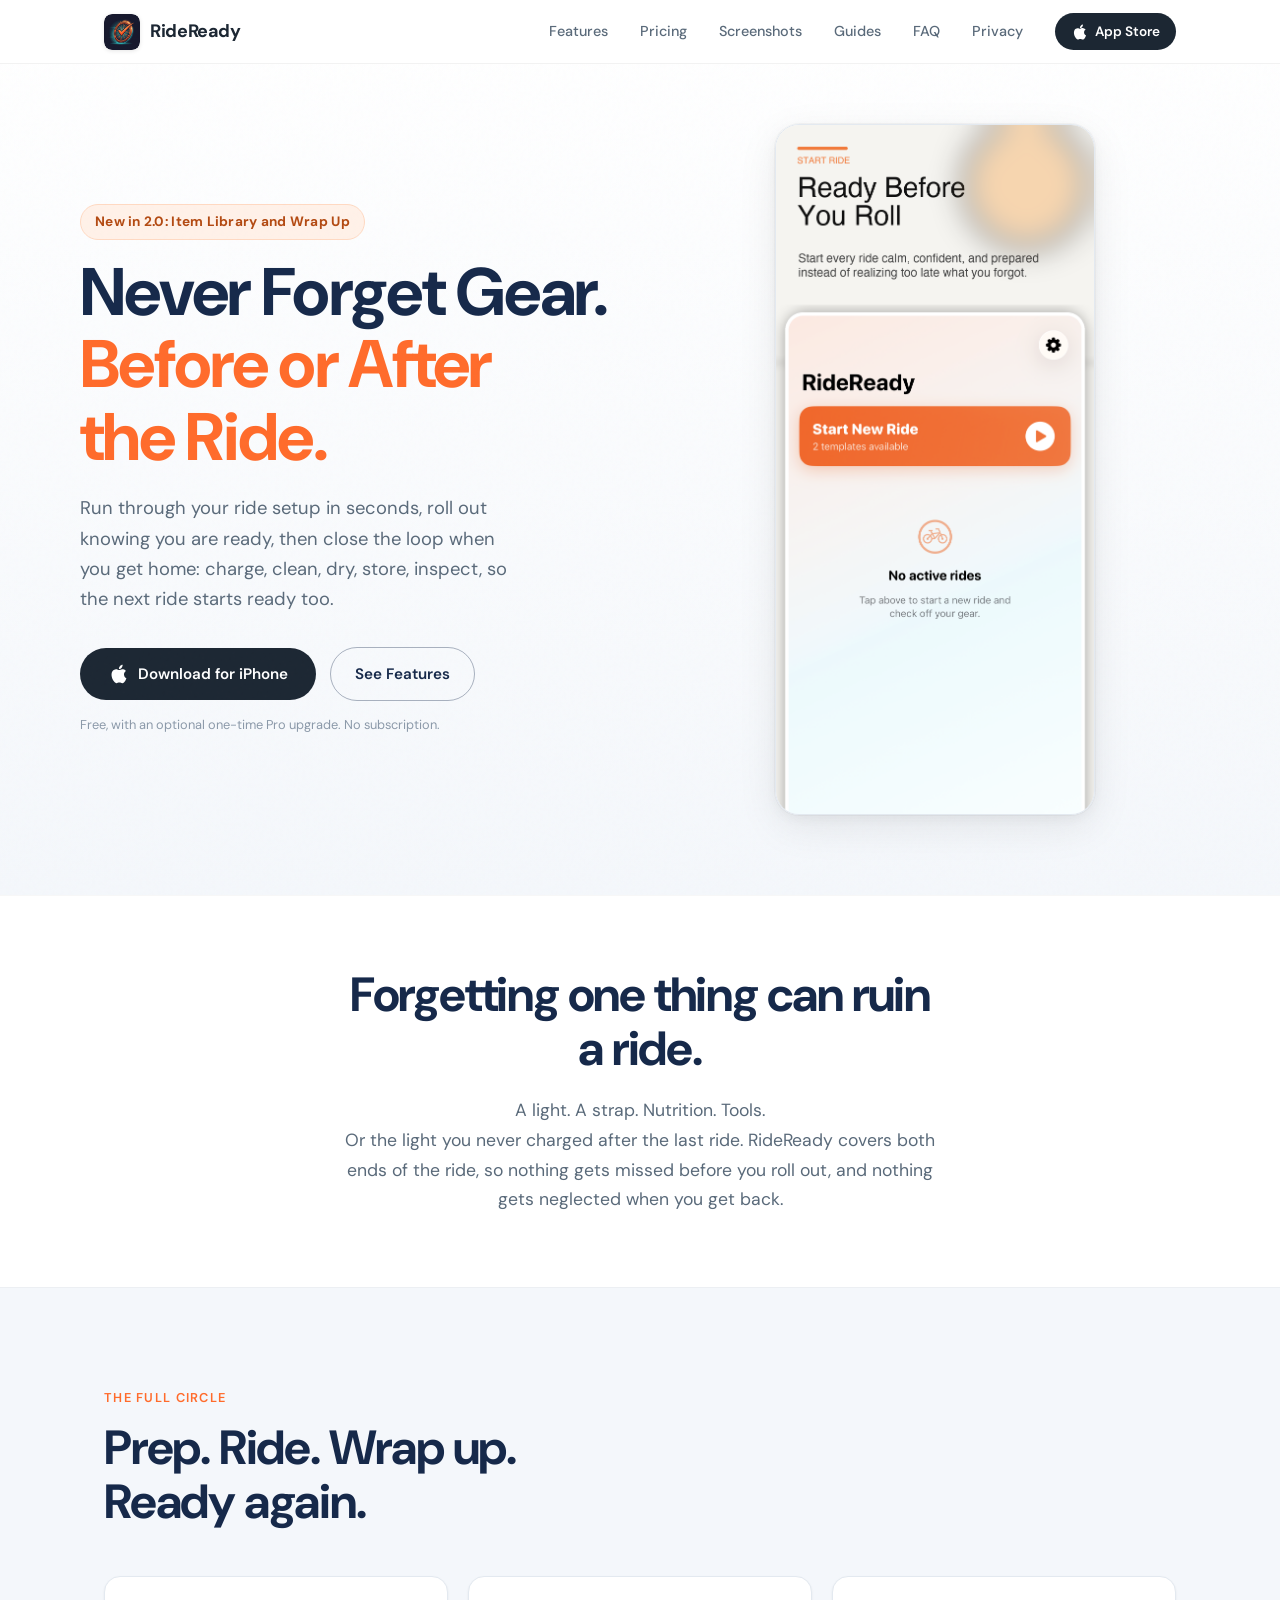
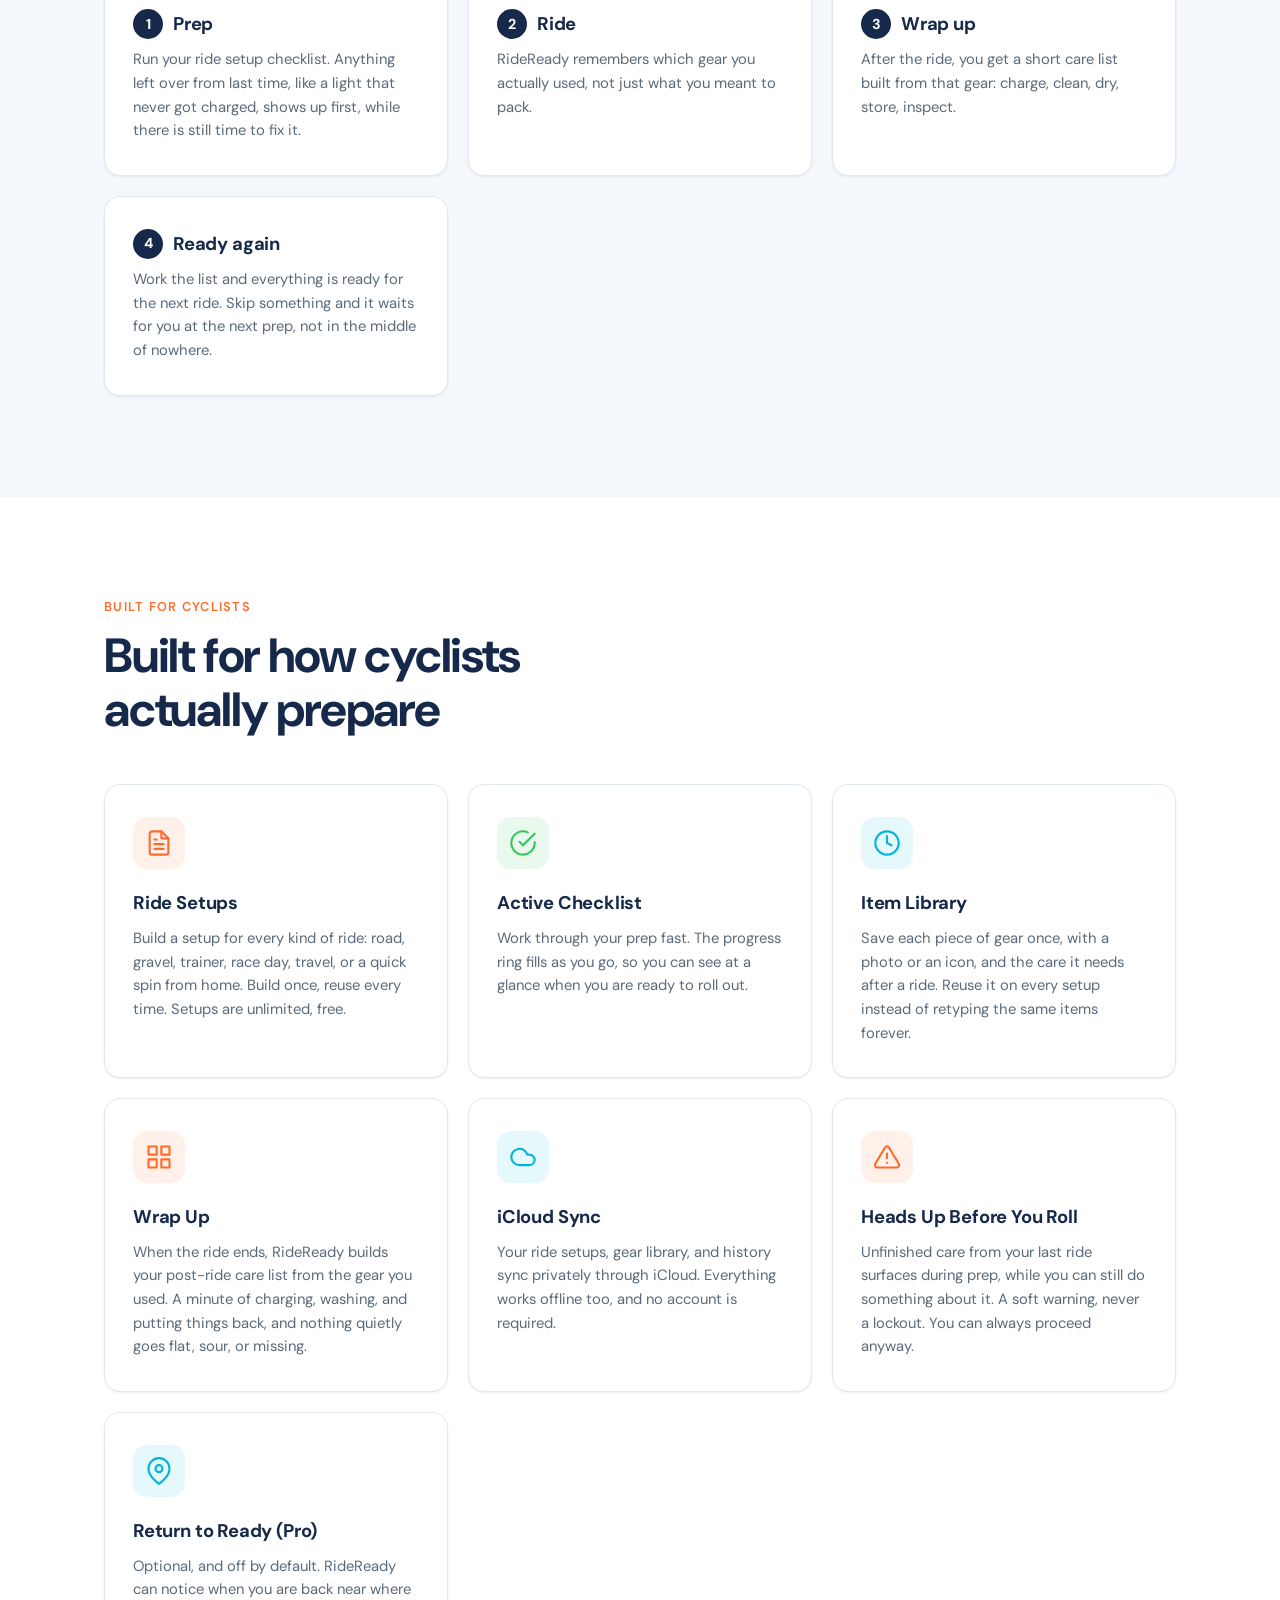
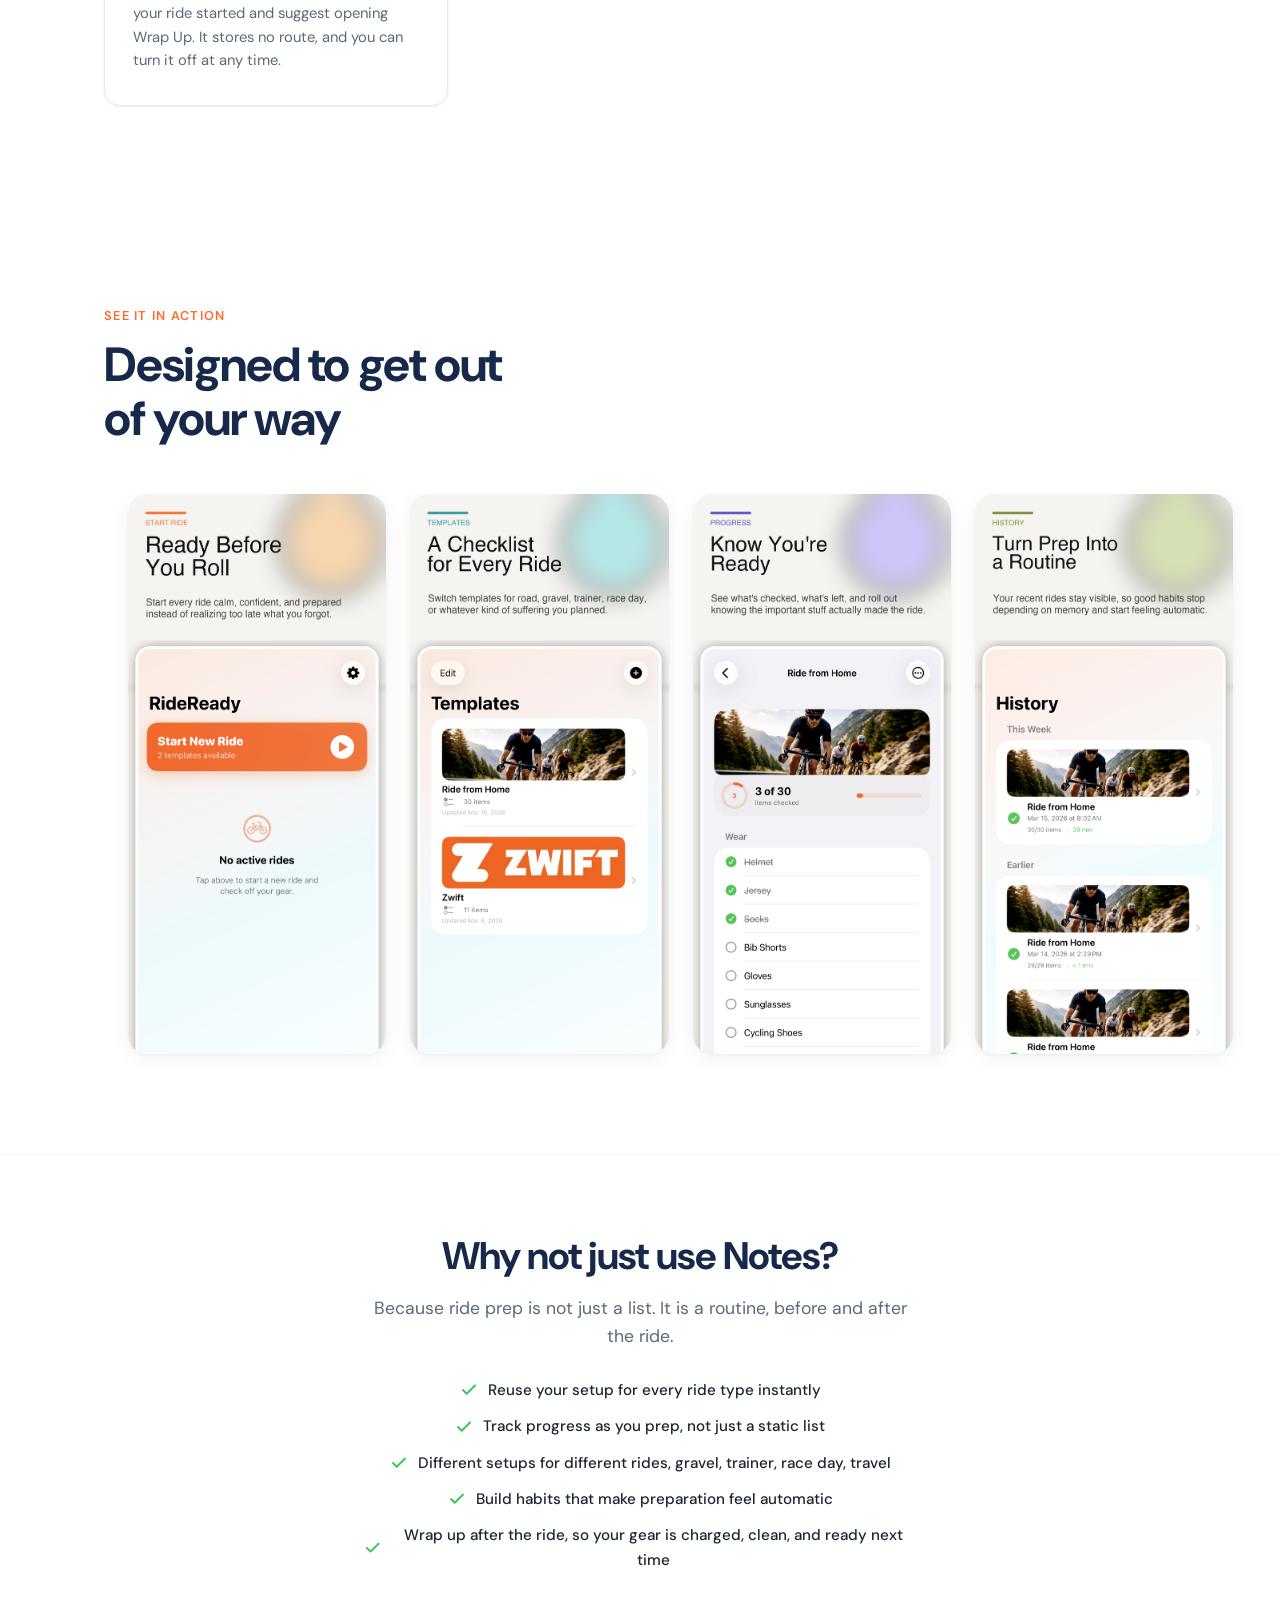
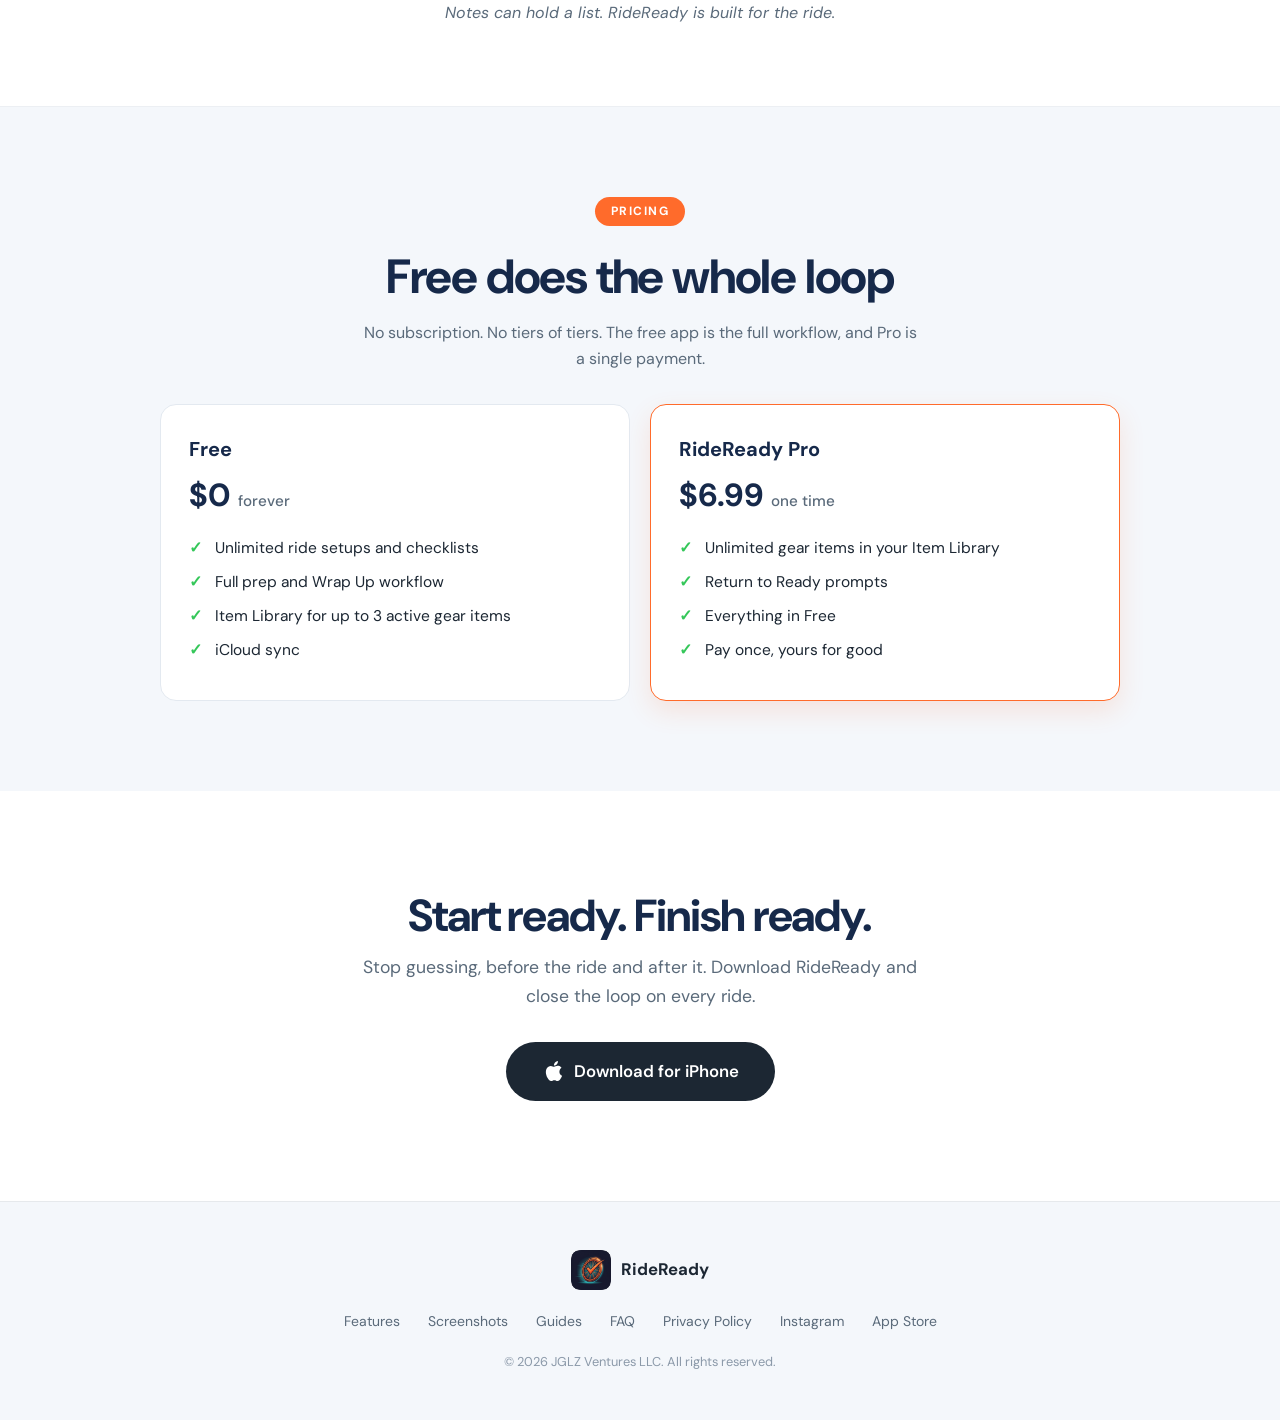
==== commit 482a1739: "feat(site): v2 look markup: hero accent, loop step numbers, two-card pricing" ====
--- a/index.html
+++ b/index.html
@@ -114,7 +114,7 @@
         <div class="hero-content">
             <div class="hero-text">
                 <p class="hero-tag">New in 2.0: Item Library and Wrap Up</p>
-                <h1>Never Forget Gear.<br>Before or After<br>the Ride.</h1>
+                <h1>Never Forget Gear.<br><span class="accent">Before or After<br>the Ride.</span></h1>
                 <p class="hero-sub">Run through your ride setup in seconds, roll out knowing you are ready, then close the loop when you get home: charge, clean, dry, store, inspect, so the next ride starts ready too.</p>
                 <div class="hero-actions">
                     <a href="https://apps.apple.com/us/app/rideready-cycling-ride-prep/id6760448667" class="btn-download" data-cta-type="download" data-cta-location="hero">
@@ -148,22 +148,22 @@
             <div class="features-grid">
 
                 <div class="feature-card reveal">
-                    <h3>1. Prep</h3>
+                    <h3><span class="step-num">1</span>Prep</h3>
                     <p>Run your ride setup checklist. Anything left over from last time, like a light that never got charged, shows up first, while there is still time to fix it.</p>
                 </div>
 
                 <div class="feature-card reveal">
-                    <h3>2. Ride</h3>
+                    <h3><span class="step-num">2</span>Ride</h3>
                     <p>RideReady remembers which gear you actually used, not just what you meant to pack.</p>
                 </div>
 
                 <div class="feature-card reveal">
-                    <h3>3. Wrap up</h3>
+                    <h3><span class="step-num">3</span>Wrap up</h3>
                     <p>After the ride, you get a short care list built from that gear: charge, clean, dry, store, inspect.</p>
                 </div>
 
                 <div class="feature-card reveal">
-                    <h3>4. Ready again</h3>
+                    <h3><span class="step-num">4</span>Ready again</h3>
                     <p>Work the list and everything is ready for the next ride. Skip something and it waits for you at the next prep, not in the middle of nowhere.</p>
                 </div>
 
@@ -294,24 +294,32 @@
         </div>
     </section>
 
-    <!-- Pro -->
+    <!-- Pricing -->
     <section class="pro" id="pro">
         <div class="pro-inner reveal">
             <div class="pro-badge">Pricing</div>
             <h2>Free does the whole loop</h2>
-            <p>The free app includes <strong>unlimited ride setups</strong>, the full prep and Wrap Up workflow, and an Item Library for up to <strong>3 active gear items</strong>. <strong>RideReady Pro</strong> is a one-time purchase that raises the gear library to unlimited and adds Return to Ready prompts.</p>
-            <div class="pro-features">
-                <div class="pro-feature">
-                    <svg width="20" height="20" viewBox="0 0 24 24" fill="none" stroke="#34C759" stroke-width="2.5" stroke-linecap="round" stroke-linejoin="round"><polyline points="20 6 9 17 4 12"/></svg>
-                    Unlimited gear items
-                </div>
-                <div class="pro-feature">
-                    <svg width="20" height="20" viewBox="0 0 24 24" fill="none" stroke="#34C759" stroke-width="2.5" stroke-linecap="round" stroke-linejoin="round"><polyline points="20 6 9 17 4 12"/></svg>
-                    Return to Ready prompts
-                </div>
-                <div class="pro-feature">
-                    <svg width="20" height="20" viewBox="0 0 24 24" fill="none" stroke="#34C759" stroke-width="2.5" stroke-linecap="round" stroke-linejoin="round"><polyline points="20 6 9 17 4 12"/></svg>
-                    One-time purchase of $6.99, no subscription
+            <p class="pro-lead">No subscription. No tiers of tiers. The free app is the full workflow, and Pro is a single payment.</p>
+            <div class="plans">
+                <div class="plan">
+                    <h3>Free</h3>
+                    <p class="amt">$0 <span>forever</span></p>
+                    <ul>
+                        <li>Unlimited ride setups and checklists</li>
+                        <li>Full prep and Wrap Up workflow</li>
+                        <li>Item Library for up to 3 active gear items</li>
+                        <li>iCloud sync</li>
+                    </ul>
+                </div>
+                <div class="plan featured">
+                    <h3>RideReady Pro</h3>
+                    <p class="amt">$6.99 <span>one time</span></p>
+                    <ul>
+                        <li>Unlimited gear items in your Item Library</li>
+                        <li>Return to Ready prompts</li>
+                        <li>Everything in Free</li>
+                        <li>Pay once, yours for good</li>
+                    </ul>
                 </div>
             </div>
         </div>
--- a/styles.css
+++ b/styles.css
@@ -11,13 +11,16 @@
     --teal: #00B5D9;
     --teal-light: #E8F9FC;
     --green: #34C759;
-    --text: #1a1a1a;
-    --text-secondary: #6b6b6b;
-    --text-tertiary: #999;
-    --bg: #FEFCFA;
-    --bg-warm: #FBF8F5;
+    --text: #1c2733;
+    --text-secondary: #5a6a7a;
+    --text-tertiary: #8b99a9;
+    --navy: #16294a;
+    --line: #e3e9f0;
+    --soft: #f4f7fb;
+    --bg: #ffffff;
+    --bg-warm: #f4f7fb;
     --card: #ffffff;
-    --card-border: rgba(0, 0, 0, 0.04);
+    --card-border: #e3e9f0;
     --shadow-sm: 0 1px 3px rgba(0, 0, 0, 0.04), 0 1px 2px rgba(0, 0, 0, 0.03);
     --shadow-md: 0 4px 20px rgba(0, 0, 0, 0.06), 0 1px 3px rgba(0, 0, 0, 0.04);
     --shadow-lg: 0 12px 40px rgba(0, 0, 0, 0.08), 0 4px 12px rgba(0, 0, 0, 0.04);
@@ -71,7 +74,7 @@
     right: 0;
     z-index: 100;
     height: var(--nav-h);
-    background: rgba(254, 252, 250, 0.85);
+    background: rgba(255, 255, 255, 0.88);
     backdrop-filter: blur(20px) saturate(1.8);
     -webkit-backdrop-filter: blur(20px) saturate(1.8);
     border-bottom: 1px solid rgba(0, 0, 0, 0.05);
@@ -79,7 +82,7 @@
 }
 
 .nav.scrolled {
-    background: rgba(254, 252, 250, 0.95);
+    background: rgba(255, 255, 255, 0.96);
     box-shadow: 0 1px 12px rgba(0, 0, 0, 0.06);
 }
 
@@ -167,7 +170,7 @@
     position: relative;
     padding: calc(var(--nav-h) + 60px) 24px 80px;
     overflow: hidden;
-    background: linear-gradient(175deg, var(--orange-subtle) 0%, var(--bg) 40%, var(--teal-light) 100%);
+    background: linear-gradient(180deg, #ffffff 0%, var(--soft) 100%);
 }
 
 .hero-bg-grain {
@@ -971,7 +974,7 @@
         left: 0;
         right: 0;
         flex-direction: column;
-        background: rgba(254, 252, 250, 0.98);
+        background: rgba(255, 255, 255, 0.98);
         backdrop-filter: blur(20px);
         -webkit-backdrop-filter: blur(20px);
         padding: 20px 24px;
@@ -1091,3 +1094,120 @@
         height: 380px;
     }
 }
+
+/* ============================================
+   V2 LOOK (Oct 2026): mockup direction A styling
+   Navy sans headings, pill badge, cool soft bands,
+   crisp cards, two-card pricing.
+   ============================================ */
+
+.hero h1, section h2, .notes h2, .cta h2, .pro h2,
+.faq-content h1, .guides-content h1, .article-content h1, .privacy-content h1 {
+    font-family: var(--font);
+    font-weight: 700;
+    color: var(--navy);
+    letter-spacing: -0.025em;
+}
+
+.hero h1 .accent { color: var(--orange); }
+
+.hero-tag {
+    display: inline-block;
+    text-transform: none;
+    letter-spacing: 0.02em;
+    font-size: 0.85rem;
+    font-weight: 700;
+    color: #b34a12;
+    background: #fff1e8;
+    border: 1px solid #ffd9c2;
+    padding: 6px 14px;
+    border-radius: 999px;
+}
+
+.section-tag { color: var(--orange); }
+
+.features { background: #ffffff; }
+#loop { background: var(--soft); }
+
+.feature-card {
+    border: 1px solid var(--line);
+    box-shadow: var(--shadow-sm);
+}
+.feature-card h3 { color: var(--navy); }
+
+.step-num {
+    display: inline-flex;
+    align-items: center;
+    justify-content: center;
+    width: 30px;
+    height: 30px;
+    border-radius: 50%;
+    background: var(--navy);
+    color: #fff;
+    font-size: 0.9rem;
+    font-weight: 700;
+    margin-right: 10px;
+    vertical-align: 2px;
+}
+
+.hero-phone img { border: 1px solid var(--line); }
+
+.btn-ghost { border-color: rgba(22, 41, 74, 0.35); color: var(--navy); }
+.btn-ghost:hover { border-color: var(--navy); background: rgba(22, 41, 74, 0.04); }
+
+/* Pricing: two cards */
+.pro { background: var(--soft); padding: 90px 24px; }
+.pro-inner {
+    max-width: 960px;
+    background: none;
+    border: none;
+    border-radius: 0;
+    padding: 0;
+    overflow: visible;
+}
+.pro-inner::before { display: none; }
+.pro-lead {
+    max-width: 560px;
+    margin: 0 auto 36px;
+}
+.plans {
+    display: grid;
+    grid-template-columns: 1fr 1fr;
+    gap: 20px;
+    text-align: left;
+}
+.plan {
+    background: #fff;
+    border: 1.5px solid var(--line);
+    border-radius: 16px;
+    padding: 28px;
+}
+.plan.featured {
+    border-color: var(--orange);
+    box-shadow: 0 10px 26px rgba(255, 107, 43, 0.14);
+}
+.plan h3 { font-size: 1.25rem; color: var(--navy); margin-bottom: 4px; }
+.plan .amt { font-size: 2rem; font-weight: 700; color: var(--navy); margin-bottom: 14px; }
+.plan .amt span { font-size: 0.95rem; font-weight: 500; color: var(--text-secondary); }
+.plan ul { list-style: none; padding: 0; margin: 0; }
+.plan li {
+    position: relative;
+    padding-left: 26px;
+    font-size: 0.97rem;
+    line-height: 1.55;
+    margin-bottom: 10px;
+    color: var(--text);
+}
+.plan li::before {
+    content: '\2713';
+    position: absolute;
+    left: 0;
+    top: 0;
+    color: var(--green);
+    font-weight: 700;
+}
+
+@media (max-width: 768px) {
+    .plans { grid-template-columns: 1fr; }
+    .pro { padding: 64px 20px; }
+}
